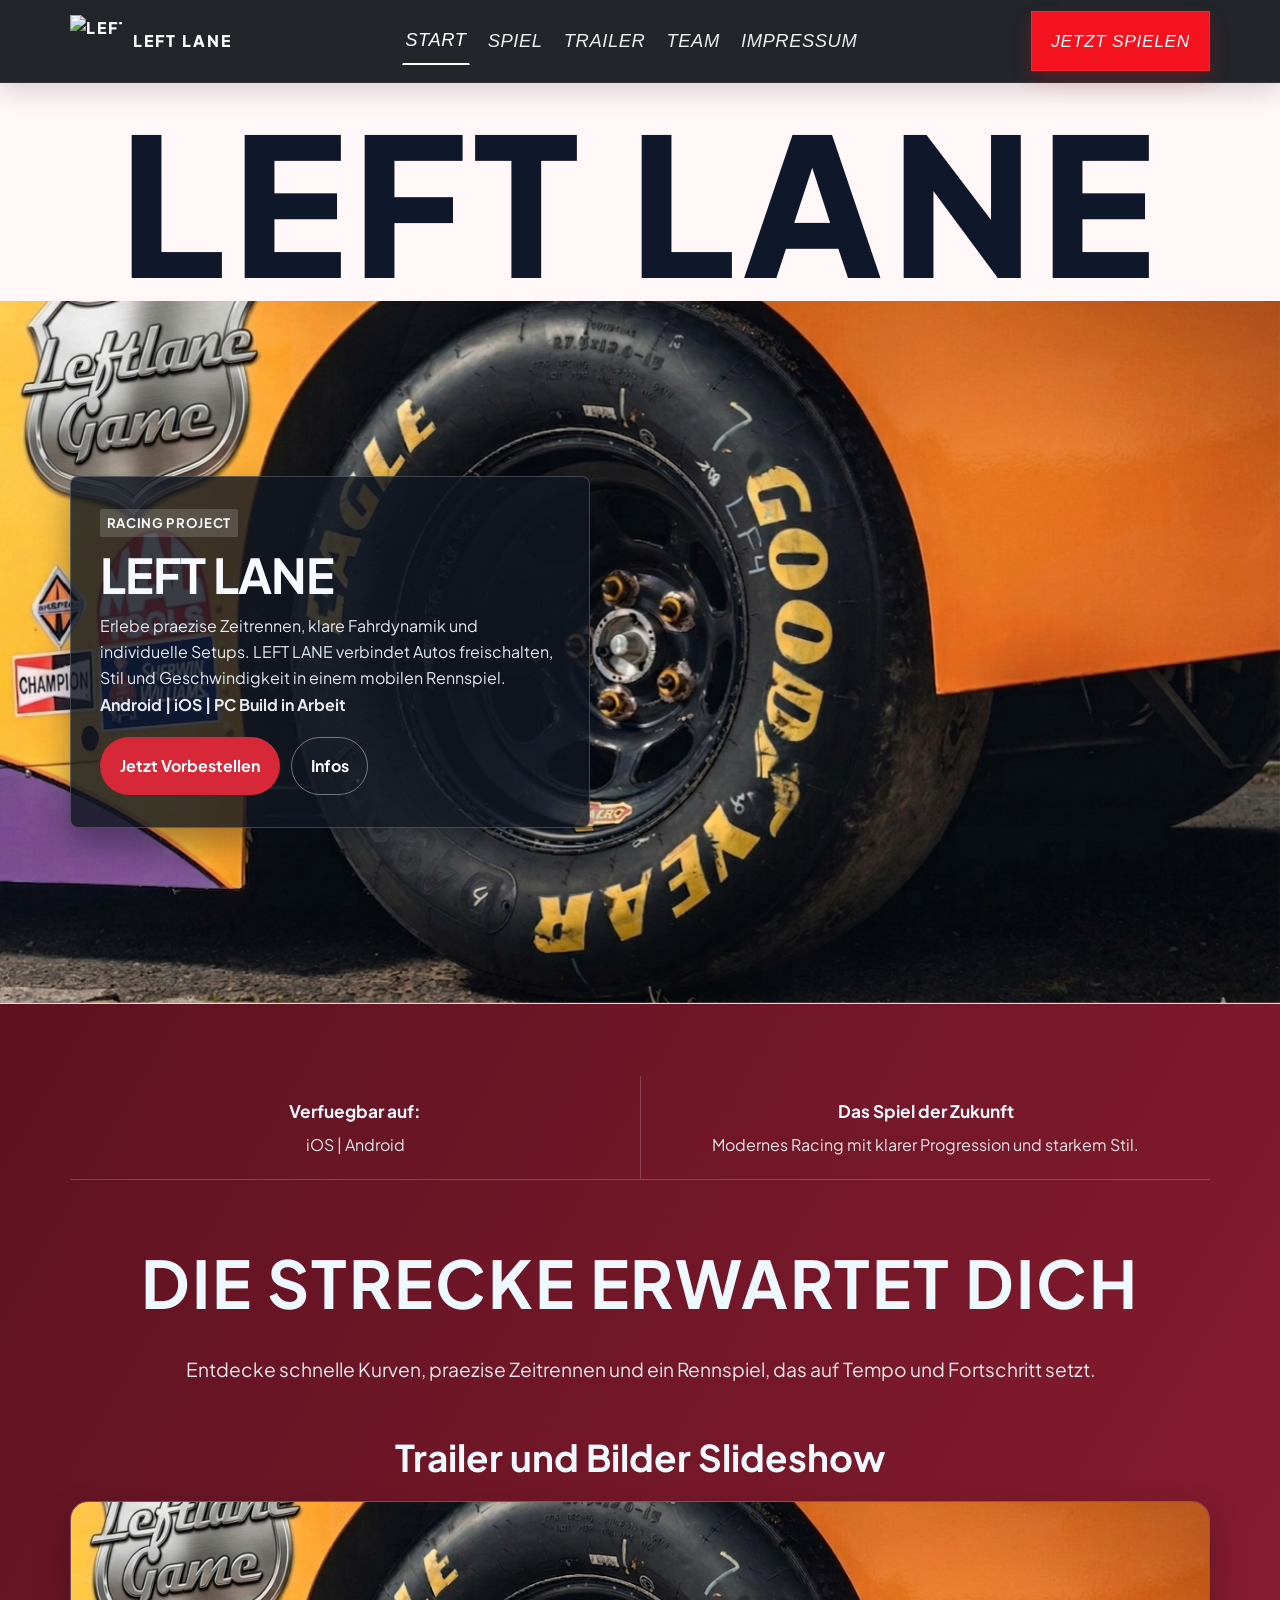
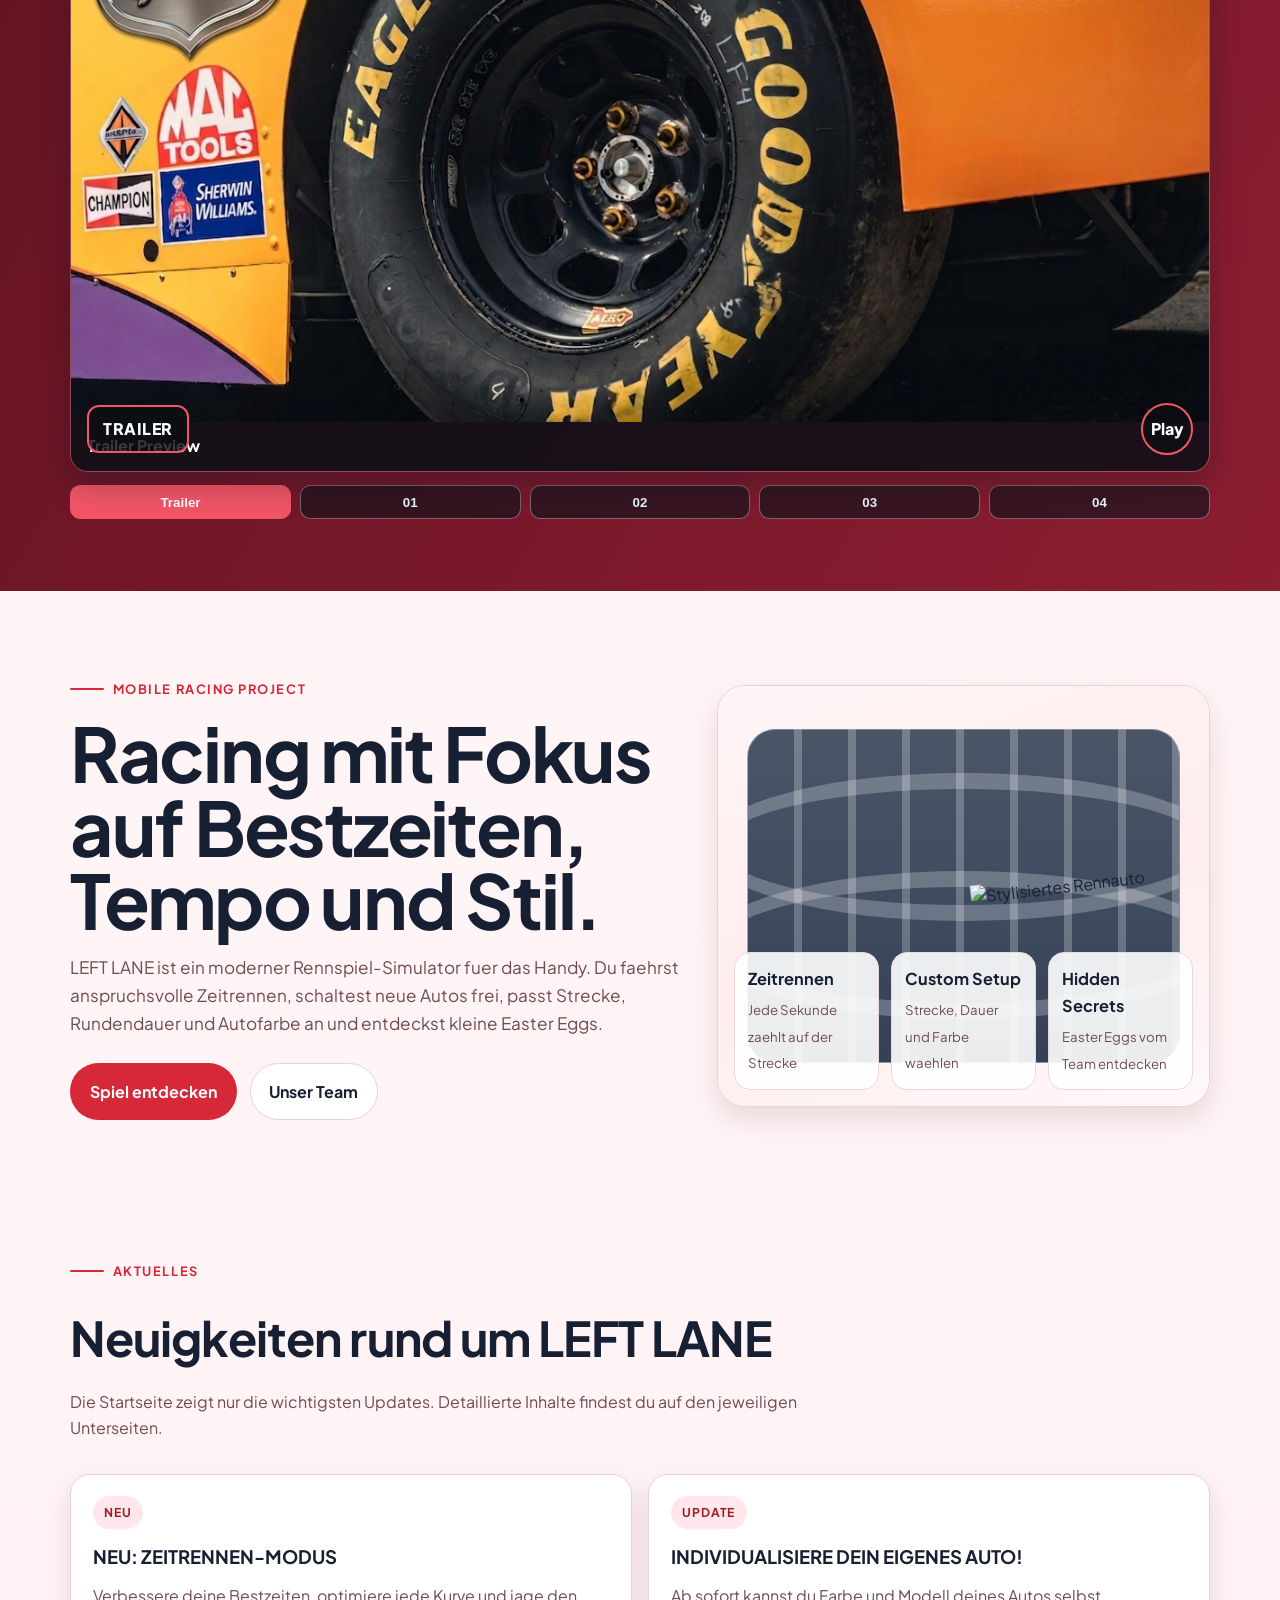
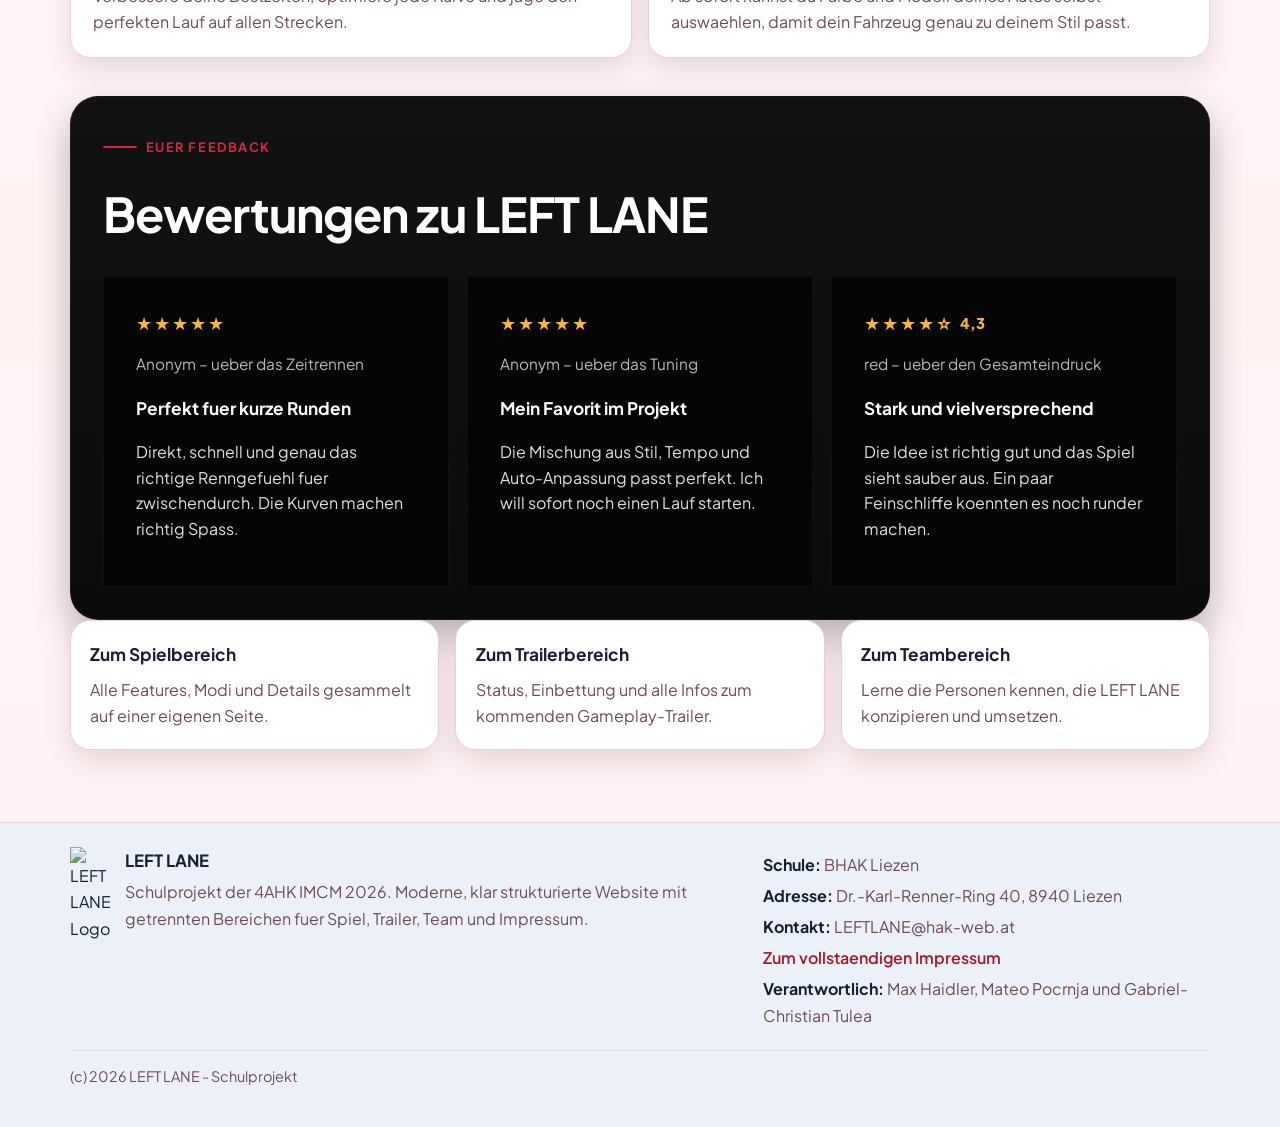
==== index.html @ 45baba09 "wsdwd" ====
﻿<!DOCTYPE html>
<html lang="de">
<head>
  <meta charset="UTF-8" />
  <meta name="viewport" content="width=device-width, initial-scale=1.0" />
  <title>LEFT LANE | Startseite</title>
  <meta name="description" content="LEFT LANE ist ein moderner Rennspiel-Simulator fuer das Handy mit Zeitrennen, freischaltbaren Autos, anpassbaren Fahrzeugen und versteckten Easter Eggs." />
  <link rel="preconnect" href="https://fonts.googleapis.com">
  <link rel="preconnect" href="https://fonts.gstatic.com" crossorigin>
  <link href="https://fonts.googleapis.com/css2?family=Plus+Jakarta+Sans:wght@400;500;600;700;800&display=swap" rel="stylesheet">
  <link rel="stylesheet" href="style.css">
</head>
<body>
  <nav class="nav">
    <div class="container nav-inner">
      <a href="index.html" class="brand" aria-label="Zur Startseite">
        <img src="race-car-logo.svg" alt="LEFT LANE Logo" />
        <span>LEFT LANE</span>
      </a>
      <div class="nav-links">
        <a class="active" href="index.html">Start</a>
        <a href="spiel.html">Spiel</a>
        <a href="trailer.html">Trailer</a>
        <a href="team.html">Team</a>
        <a href="impressum.html">Impressum</a>
      </div>
      <a class="nav-cta" href="spiel.html">Jetzt Spielen</a>
    </div>
  </nav>

  <main>
    <section class="start-title" aria-label="Starttitel">
      <h1>LEFT LANE</h1>
    </section>

    <section class="start-visual" aria-label="Startbild">
      <img id="startsideImage" class="start-image" src="startside.png" alt="LEFT LANE Startbild" />
      <div class="start-overlay container">
        <article class="promo-box">
          <span class="promo-tag">Racing Project</span>
          <h2>LEFT LANE</h2>
          <p>
            Erlebe praezise Zeitrennen, klare Fahrdynamik und individuelle Setups. LEFT LANE verbindet
            Autos freischalten, Stil und Geschwindigkeit in einem mobilen Rennspiel.
          </p>
          <p class="promo-platforms">Android | iOS | PC Build in Arbeit</p>
          <div class="promo-actions">
            <a class="btn btn-primary" href="#">Jetzt Vorbestellen</a>
            <a class="btn btn-secondary" href="spiel.html">Infos</a>
          </div>
        </article>
      </div>
    </section>

    <section class="home-showcase section" aria-label="Startseiten Showcase">
      <div class="container">
        <div class="platform-strip">
          <article class="platform-item">
            <h3>Verfuegbar auf:</h3>
            <p>iOS | Android</p>
          </article>
          <article class="platform-item">
            <h3>Das Spiel der Zukunft</h3>
            <p>Modernes Racing mit klarer Progression und starkem Stil.</p>
          </article>
        </div>

        <div class="showcase-copy">
          <h2>DIE STRECKE ERWARTET DICH</h2>
          <p>Entdecke schnelle Kurven, praezise Zeitrennen und ein Rennspiel, das auf Tempo und Fortschritt setzt.</p>
        </div>

        <div class="home-gallery" aria-label="Bilder Slideshow">
          <h3>Trailer und Bilder Slideshow</h3>
          <figure class="gallery-stage">
            <img id="homeGalleryImage" src="startside.png" alt="LEFT LANE Galerie Bild" />
            <div id="homeGalleryOverlay" class="gallery-overlay" aria-hidden="true">
              <span class="gallery-pill">TRAILER</span>
              <a id="trailerLink" class="gallery-play" href="https://www.youtube.com/watch?v=cewZtf7vNW4" target="_blank" rel="noopener noreferrer">Play</a>
            </div>
            <figcaption id="homeGalleryCaption" class="gallery-caption">Trailer Preview</figcaption>
          </figure>
          <div class="gallery-thumbs">
            <button type="button" class="gallery-thumb active" data-index="0" data-pos="center 45%" data-label="Trailer Preview" data-kind="trailer">Trailer</button>
            <button type="button" class="gallery-thumb" data-index="1" data-pos="left 45%" data-label="Szene 01" data-kind="image">01</button>
            <button type="button" class="gallery-thumb" data-index="2" data-pos="right 45%" data-label="Szene 02" data-kind="image">02</button>
            <button type="button" class="gallery-thumb" data-index="3" data-pos="center 30%" data-label="Szene 03" data-kind="image">03</button>
            <button type="button" class="gallery-thumb" data-index="4" data-pos="center 62%" data-label="Szene 04" data-kind="image">04</button>
          </div>
        </div>
      </div>
    </section>

    <section class="hero section">
      <div class="container hero-grid">
        <div class="hero-copy">
          <span class="eyebrow">Mobile Racing Project</span>
          <h1>Racing mit Fokus auf Bestzeiten, Tempo und Stil.</h1>
          <p>
            LEFT LANE ist ein moderner Rennspiel-Simulator fuer das Handy. Du faehrst anspruchsvolle Zeitrennen,
            schaltest neue Autos frei, passt Strecke, Rundendauer und Autofarbe an und entdeckst kleine Easter Eggs.
          </p>
          <div class="button-row">
            <a class="btn btn-primary" href="spiel.html">Spiel entdecken</a>
            <a class="btn btn-secondary" href="team.html">Unser Team</a>
          </div>
        </div>

        <div class="hero-panel">
          <div class="hero-visual">
            <div class="track"></div>
            <img class="car" src="race-car-logo.svg" alt="Stylisiertes Rennauto" />
            <div class="hero-stats">
              <div class="stat"><strong>Zeitrennen</strong><span>Jede Sekunde zaehlt auf der Strecke</span></div>
              <div class="stat"><strong>Custom Setup</strong><span>Strecke, Dauer und Farbe waehlen</span></div>
              <div class="stat"><strong>Hidden Secrets</strong><span>Easter Eggs vom Team entdecken</span></div>
            </div>
          </div>
        </div>
      </div>
    </section>

    <section class="section">
      <div class="container">
        <span class="eyebrow">Aktuelles</span>
        <h2 class="section-title">Neuigkeiten rund um LEFT LANE</h2>
        <p class="section-copy">Die Startseite zeigt nur die wichtigsten Updates. Detaillierte Inhalte findest du auf den jeweiligen Unterseiten.</p>

        <div class="news-grid">
          <article class="card">
            <div class="card-pad">
              <span class="tag">Neu</span>
              <h3>NEU: ZEITRENNEN-MODUS</h3>
              <p>Verbessere deine Bestzeiten, optimiere jede Kurve und jage den perfekten Lauf auf allen Strecken.</p>
            </div>
          </article>
          <article class="card">
            <div class="card-pad">
              <span class="tag">Update</span>
              <h3>INDIVIDUALISIERE DEIN EIGENES AUTO!</h3>
              <p>Ab sofort kannst du Farbe und Modell deines Autos selbst auswaehlen, damit dein Fahrzeug genau zu deinem Stil passt.</p>
            </div>
          </article>
        </div>

        <div class="review-section" aria-label="Bewertungen">
          <span class="eyebrow">Euer Feedback</span>
          <h2 class="section-title review-title">Bewertungen zu LEFT LANE</h2>
          <div class="review-grid">
            <article class="review-card">
              <div class="review-stars" aria-label="5 von 5 Sternen">★★★★★</div>
              <p class="review-meta">Anonym – ueber das Zeitrennen</p>
              <h3>Perfekt fuer kurze Runden</h3>
              <p>Direkt, schnell und genau das richtige Renngefuehl fuer zwischendurch. Die Kurven machen richtig Spass.</p>
            </article>
            <article class="review-card">
              <div class="review-stars" aria-label="5 von 5 Sternen">★★★★★</div>
              <p class="review-meta">Anonym – ueber das Tuning</p>
              <h3>Mein Favorit im Projekt</h3>
              <p>Die Mischung aus Stil, Tempo und Auto-Anpassung passt perfekt. Ich will sofort noch einen Lauf starten.</p>
            </article>
            <article class="review-card">
              <div class="review-stars" aria-label="4,3 von 5 Sternen">★★★★☆ <span>4,3</span></div>
              <p class="review-meta">red – ueber den Gesamteindruck</p>
              <h3>Stark und vielversprechend</h3>
              <p>Die Idee ist richtig gut und das Spiel sieht sauber aus. Ein paar Feinschliffe koennten es noch runder machen.</p>
            </article>
          </div>
        </div>

        <div class="quick-links">
          <a class="quick-link" href="spiel.html">
            <h3>Zum Spielbereich</h3>
            <p>Alle Features, Modi und Details gesammelt auf einer eigenen Seite.</p>
          </a>
          <a class="quick-link" href="trailer.html">
            <h3>Zum Trailerbereich</h3>
            <p>Status, Einbettung und alle Infos zum kommenden Gameplay-Trailer.</p>
          </a>
          <a class="quick-link" href="team.html">
            <h3>Zum Teambereich</h3>
            <p>Lerne die Personen kennen, die LEFT LANE konzipieren und umsetzen.</p>
          </a>
        </div>
      </div>
    </section>
  </main>

  <footer>
    <div class="container">
      <div class="footer-grid">
        <div class="footer-brand">
          <img src="race-car-logo.svg" alt="LEFT LANE Logo" />
          <div>
            <strong style="font-size: 1.05rem;">LEFT LANE</strong>
            <p>Schulprojekt der 4AHK IMCM 2026. Moderne, klar strukturierte Website mit getrennten Bereichen fuer Spiel, Trailer, Team und Impressum.</p>
          </div>
        </div>
        <div class="footer-meta">
          <p><strong>Schule:</strong> BHAK Liezen</p>
          <p><strong>Adresse:</strong> Dr.-Karl-Renner-Ring 40, 8940 Liezen</p>
          <p><strong>Kontakt:</strong> <a href="mailto:LEFTLANE@hak-web.at">LEFTLANE@hak-web.at</a></p>
          <p><a class="inline-link" href="impressum.html">Zum vollstaendigen Impressum</a></p>
          <p><strong>Verantwortlich:</strong> Max Haidler, Mateo Pocrnja und Gabriel-Christian Tulea</p>
        </div>
      </div>
      <div class="footer-bottom">(c) 2026 LEFT LANE - Schulprojekt</div>
    </div>
  </footer>

  <button id="scrollToTop" class="scroll-top" aria-label="Nach oben">^</button>
  <script src="script.js"></script>
</body>
</html>
---- style.css ----
:root {
  --bg: #f5f7fb;
  --surface: #ffffff;
  --surface-soft: #f9edf0;
  --line: #e8d2d8;
  --text: #172033;
  --muted: #6f4b53;
  --accent: #d62839;
  --accent-dark: #a21b2a;
  --shadow-soft: 0 12px 28px rgba(73, 16, 24, 0.12);
  --radius: 20px;
  --max: 1140px;
}

* {
  box-sizing: border-box;
}

html {
  scroll-behavior: smooth;
}

body {
  margin: 0;
  font-family: "Plus Jakarta Sans", "Segoe UI", sans-serif;
  color: var(--text);
  background: linear-gradient(180deg, #fff7f8 0%, #fff2f4 100%);
  line-height: 1.65;
}

img {
  max-width: 100%;
  display: block;
}

a {
  color: inherit;
  text-decoration: none;
}

.container {
  width: min(calc(100% - 2rem), var(--max));
  margin-inline: auto;
}

.section {
  padding: 4.5rem 0;
}

.section-title {
  font-size: clamp(1.9rem, 4vw, 3rem);
  margin: 0 0 0.75rem;
  letter-spacing: -0.02em;
}

.section-copy {
  max-width: 760px;
  color: var(--muted);
  margin: 0 0 2rem;
}

.eyebrow {
  display: inline-flex;
  align-items: center;
  gap: 0.55rem;
  font-size: 0.8rem;
  letter-spacing: 0.12em;
  text-transform: uppercase;
  color: var(--accent);
  font-weight: 700;
  margin-bottom: 1rem;
}

.eyebrow::before {
  content: "";
  width: 34px;
  height: 2px;
  border-radius: 999px;
  background: var(--accent);
}

.nav {
  position: fixed;
  inset: 0 0 auto 0;
  z-index: 120;
  background: rgba(26, 29, 34, 0.96);
  border-bottom: 1px solid rgba(255, 255, 255, 0.06);
  backdrop-filter: blur(10px);
  transition: transform 0.28s ease, box-shadow 0.28s ease, background 0.28s ease;
  box-shadow: 0 8px 28px rgba(0, 0, 0, 0.16);
}

.nav.nav-scrolled {
  background: rgba(20, 23, 28, 0.98);
}

.nav.nav-hidden {
  transform: translateY(-110%);
}

.nav-inner {
  min-height: 82px;
  display: flex;
  align-items: center;
  justify-content: space-between;
  gap: 1.1rem;
}

.brand {
  display: flex;
  align-items: center;
  gap: 0.7rem;
  font-weight: 800;
  letter-spacing: 0.12em;
  text-transform: uppercase;
  color: #ffffff;
  white-space: nowrap;
}

.brand img {
  width: 52px;
  height: 52px;
}

.brand span {
  font-size: 1rem;
}

.nav-links {
  display: flex;
  gap: 0.9rem;
  flex-wrap: wrap;
  justify-content: center;
  align-items: center;
  flex: 1;
}

.nav-links a {
  display: inline-flex;
  align-items: center;
  color: rgba(255, 255, 255, 0.92);
  font-family: Impact, Haettenschweiler, "Arial Narrow Bold", sans-serif;
  font-size: 1.15rem;
  font-style: italic;
  text-transform: uppercase;
  letter-spacing: 0.03em;
  padding: 0.45rem 0.15rem;
  border: 1px solid transparent;
  transition: 0.2s ease;
}

.nav-links a:hover {
  color: #ffffff;
  transform: translateY(-1px);
}

.nav-links a.active {
  color: #ffffff;
  border-bottom-color: #ffffff;
  border-bottom: 2px solid #ffffff;
}

.nav-cta {
  display: inline-flex;
  align-items: center;
  justify-content: center;
  min-width: 148px;
  padding: 0.95rem 1.2rem;
  background: #f5121f;
  color: #ffffff;
  font-family: Impact, Haettenschweiler, "Arial Narrow Bold", sans-serif;
  font-size: 1.08rem;
  font-style: italic;
  text-transform: uppercase;
  letter-spacing: 0.04em;
  border: 1px solid rgba(255, 255, 255, 0.08);
  box-shadow: 0 10px 18px rgba(245, 18, 31, 0.22);
  transition: 0.2s ease;
}

.nav-cta:hover {
  background: #ff2632;
  transform: translateY(-1px);
}

body {
  padding-top: 82px;
}

.hero {
  padding: 5rem 0 3.8rem;
}

.start-title {
  padding: 2.2rem 1rem 1.1rem;
  text-align: center;
}

.start-title h1 {
  margin: 0;
  font-size: clamp(3.2rem, 15vw, 12rem);
  line-height: 0.86;
  letter-spacing: 0.04em;
  font-weight: 800;
  color: #0f182a;
}

.start-visual {
  width: 100%;
  overflow: hidden;
  background: #f0d9dd;
  border-bottom: 1px solid var(--line);
  position: relative;
}

.start-image {
  width: 100%;
  height: clamp(360px, 78vh, 860px);
  object-fit: cover;
  object-position: center;
  transform-origin: center top;
  will-change: transform, opacity;
}

.start-overlay {
  position: absolute;
  inset: 0;
  display: flex;
  align-items: center;
  pointer-events: none;
}

.promo-box {
  width: min(520px, 100%);
  background: rgba(16, 22, 33, 0.82);
  border: 1px solid rgba(255, 255, 255, 0.2);
  color: #f7fbff;
  border-radius: 8px;
  padding: 2rem 1.8rem;
  box-shadow: 0 16px 32px rgba(5, 12, 24, 0.35);
  pointer-events: auto;
}

.promo-tag {
  display: inline-block;
  font-size: 0.82rem;
  font-weight: 700;
  text-transform: uppercase;
  letter-spacing: 0.05em;
  background: rgba(255, 255, 255, 0.16);
  padding: 0.18rem 0.44rem;
  border-radius: 2px;
  margin-bottom: 0.9rem;
}

.promo-box h2 {
  margin: 0 0 0.9rem;
  font-size: clamp(2rem, 4vw, 3rem);
  line-height: 0.98;
  letter-spacing: -0.02em;
}

.promo-box p {
  margin: 0;
  color: rgba(247, 251, 255, 0.92);
  max-width: 38ch;
}

.promo-platforms {
  margin-top: 1rem;
  font-weight: 700;
  color: #ffffff;
}

.promo-actions {
  margin-top: 1.2rem;
  display: flex;
  flex-wrap: wrap;
  gap: 0.7rem;
}

.promo-actions .btn-secondary {
  background: transparent;
  color: #ffffff;
  border-color: rgba(255, 255, 255, 0.4);
}

.promo-actions .btn-secondary:hover {
  background: rgba(255, 255, 255, 0.12);
  border-color: rgba(255, 255, 255, 0.6);
}

.home-showcase {
  background:
    linear-gradient(120deg, #5e1221 0%, #8d1d31 100%),
    repeating-linear-gradient(45deg, rgba(255, 255, 255, 0.04) 0 40px, rgba(0, 0, 0, 0.08) 40px 80px);
  color: #eef8ff;
}

.platform-strip {
  display: grid;
  grid-template-columns: repeat(2, minmax(0, 1fr));
  border-bottom: 1px solid rgba(255, 255, 255, 0.2);
}

.platform-item {
  padding: 1.3rem 1rem;
  text-align: center;
}

.platform-item + .platform-item {
  border-left: 1px solid rgba(255, 255, 255, 0.2);
}

.platform-item h3 {
  margin: 0 0 0.4rem;
  font-size: 1.08rem;
}

.platform-item p {
  margin: 0;
  color: rgba(238, 248, 255, 0.92);
}

.showcase-copy {
  text-align: center;
  padding: 3.1rem 0 2.1rem;
}

.showcase-copy h2 {
  margin: 0;
  font-size: clamp(2rem, 6vw, 4.1rem);
  letter-spacing: 0.03em;
}

.showcase-copy p {
  margin: 1rem auto 0;
  max-width: 70ch;
  color: rgba(238, 248, 255, 0.92);
  font-size: 1.2rem;
}

.home-gallery h3 {
  margin: 0 0 0.85rem;
  text-align: center;
  font-size: clamp(1.45rem, 3.2vw, 2.3rem);
}

.home-gallery {
  margin-top: 0.5rem;
}

.gallery-stage {
  margin: 0;
  position: relative;
  border-radius: 18px;
  overflow: hidden;
  border: 1px solid rgba(255, 255, 255, 0.22);
  box-shadow: 0 14px 32px rgba(4, 18, 25, 0.28);
}

.gallery-stage img {
  width: 100%;
  height: clamp(220px, 42vw, 520px);
  object-fit: cover;
  transition: object-position 0.45s ease;
}

.gallery-stage img.sliding {
  transition: transform 0.2s ease, opacity 0.2s ease;
}

.gallery-overlay {
  position: absolute;
  inset: auto 1rem 1rem 1rem;
  display: flex;
  align-items: center;
  justify-content: space-between;
  gap: 0.8rem;
  pointer-events: none;
}

.gallery-overlay.hidden {
  display: none;
}

.gallery-pill {
  background: rgba(11, 14, 18, 0.82);
  color: #ffffff;
  border: 2px solid #f25568;
  border-radius: 12px;
  padding: 0.55rem 0.9rem;
  font-weight: 800;
  letter-spacing: 0.03em;
}

.gallery-play {
  width: 52px;
  height: 52px;
  border-radius: 50%;
  display: grid;
  place-items: center;
  background: rgba(11, 14, 18, 0.74);
  border: 2px solid #f25568;
  color: #ffffff;
  font-weight: 800;
}

.gallery-caption {
  background: rgba(7, 15, 22, 0.84);
  color: #ffffff;
  padding: 0.7rem 1rem;
  font-weight: 700;
}

.gallery-thumbs {
  margin-top: 0.8rem;
  display: grid;
  grid-template-columns: repeat(5, minmax(0, 1fr));
  gap: 0.55rem;
}

.gallery-thumb {
  border: 1px solid rgba(255, 255, 255, 0.35);
  background: rgba(8, 19, 28, 0.6);
  color: #eaf6ff;
  border-radius: 10px;
  font-weight: 700;
  padding: 0.55rem 0.3rem;
  cursor: pointer;
  transition: 0.2s ease;
}

.gallery-thumb:hover,
.gallery-thumb.active {
  background: #f25568;
  color: #ffffff;
  border-color: #f25568;
}

.hero-grid {
  display: grid;
  gap: 1.5rem;
  align-items: center;
  grid-template-columns: 1.2fr 0.95fr;
}

.hero-copy h1 {
  font-size: clamp(2.4rem, 7vw, 4.7rem);
  line-height: 0.98;
  margin: 0 0 1rem;
  letter-spacing: -0.03em;
}

.hero-copy p {
  color: var(--muted);
  font-size: 1.07rem;
  max-width: 690px;
  margin: 0 0 1.6rem;
}

.button-row {
  display: flex;
  gap: 0.8rem;
  flex-wrap: wrap;
}

.btn {
  display: inline-flex;
  align-items: center;
  justify-content: center;
  gap: 0.5rem;
  padding: 0.9rem 1.18rem;
  border-radius: 999px;
  font-weight: 700;
  transition: 0.2s ease;
  border: 1px solid transparent;
}

.btn-primary {
  color: #ffffff;
  background: var(--accent);
}

.btn-primary:hover {
  background: var(--accent-dark);
  transform: translateY(-1px);
}

.btn-secondary {
  background: #ffffff;
  color: var(--text);
  border-color: var(--line);
}

.btn-secondary:hover {
  border-color: #bec7d8;
  background: var(--surface-soft);
}

.hero-panel {
  background: var(--surface);
  border: 1px solid var(--line);
  border-radius: 28px;
  box-shadow: var(--shadow-soft);
  overflow: hidden;
}

.hero-visual {
  min-height: 420px;
  padding: 1.5rem;
  position: relative;
  background: linear-gradient(160deg, #fff5f6 0%, #feecee 55%, #fff8f9 100%);
}

.track {
  position: absolute;
  inset: 2.7rem 1.8rem 2.7rem 1.8rem;
  border-radius: 28px;
  background: repeating-linear-gradient(
      90deg,
      transparent 0 46px,
      rgba(255, 255, 255, 0.24) 46px 54px
    ),
    linear-gradient(180deg, #4a5568, #344156);
  border: 1px solid rgba(255, 255, 255, 0.36);
  overflow: hidden;
}

.track::before,
.track::after {
  content: "";
  position: absolute;
  left: -10%;
  right: -10%;
  height: 116px;
  border-radius: 50%;
  border: 16px solid rgba(255, 255, 255, 0.24);
}

.track::before {
  top: 13%;
}

.track::after {
  bottom: 13%;
}

.car {
  position: absolute;
  right: 10%;
  top: 48%;
  transform: translateY(-50%) rotate(-7deg);
  width: 190px;
}

.hero-stats {
  position: absolute;
  inset: auto 1rem 1rem 1rem;
  display: grid;
  grid-template-columns: repeat(3, 1fr);
  gap: 0.75rem;
}

.stat {
  background: rgba(255, 255, 255, 0.9);
  border: 1px solid #ebd7dc;
  border-radius: 16px;
  padding: 0.8rem;
}

.stat strong {
  display: block;
  font-size: 1.02rem;
  margin-bottom: 0.2rem;
}

.stat span {
  color: var(--muted);
  font-size: 0.83rem;
}

.news-grid,
.feature-grid,
.team-grid,
.quick-links {
  display: grid;
  gap: 1rem;
}

.news-grid {
  grid-template-columns: repeat(2, minmax(0, 1fr));
}

.feature-grid,
.team-grid,
.quick-links {
  grid-template-columns: repeat(3, minmax(0, 1fr));
}

.card {
  background: var(--surface);
  border: 1px solid var(--line);
  border-radius: var(--radius);
  box-shadow: var(--shadow-soft);
  overflow: hidden;
}

.card-pad {
  padding: 1.35rem;
}

.tag {
  display: inline-flex;
  padding: 0.38rem 0.72rem;
  border-radius: 999px;
  font-size: 0.76rem;
  font-weight: 700;
  letter-spacing: 0.07em;
  text-transform: uppercase;
  color: var(--accent-dark);
  background: #ffe7eb;
}

.card h3 {
  margin: 0.85rem 0 0.62rem;
  font-size: 1.16rem;
}

.card p {
  margin: 0;
  color: var(--muted);
}

.review-section {
  margin-top: 2.4rem;
  padding: 2rem;
  border-radius: 28px;
  background: linear-gradient(180deg, #121212 0%, #0b0b0b 100%);
  border: 1px solid rgba(255, 255, 255, 0.06);
  box-shadow: 0 16px 36px rgba(0, 0, 0, 0.28);
}

.review-title {
  color: #ffffff;
  margin-bottom: 1.4rem;
}

.review-grid {
  display: grid;
  grid-template-columns: repeat(3, minmax(0, 1fr));
  gap: 1.1rem;
}

.review-card {
  background: #050505;
  border: 1px solid rgba(255, 255, 255, 0.04);
  padding: 2rem 2rem 1.8rem;
  min-height: 270px;
  color: #ffffff;
}

.review-stars {
  display: inline-flex;
  align-items: center;
  gap: 0.35rem;
  font-size: 1.08rem;
  letter-spacing: 0.12em;
  color: #f7b548;
  font-weight: 800;
  margin-bottom: 0.9rem;
}

.review-stars span {
  letter-spacing: 0;
  font-size: 0.92rem;
}

.review-meta {
  margin: 0 0 1.1rem;
  color: rgba(255, 255, 255, 0.72);
  font-size: 0.96rem;
}

.review-card h3 {
  margin: 0 0 0.9rem;
  font-size: 1.08rem;
  color: #ffffff;
}

.review-card p:last-child {
  color: rgba(255, 255, 255, 0.88);
  line-height: 1.6;
}

.game-grid {
  display: grid;
  grid-template-columns: 1.05fr 0.95fr;
  gap: 1.3rem;
  align-items: stretch;
}

.showcase {
  min-height: 100%;
  background: linear-gradient(160deg, #edf3fc 0%, #f4f8ff 100%);
  position: relative;
}

.showcase .art {
  position: absolute;
  inset: 0;
}

.showcase .road {
  position: absolute;
  inset: auto 7% 8% 7%;
  height: 58%;
  border-radius: 32px;
  background: linear-gradient(180deg, #3f4c62, #2f3a4d);
  transform: perspective(600px) rotateX(62deg);
  border: 1px solid rgba(255, 255, 255, 0.4);
}

.showcase .road::before {
  content: "";
  position: absolute;
  left: 50%;
  top: 4%;
  bottom: 4%;
  width: 11px;
  transform: translateX(-50%);
  background: repeating-linear-gradient(180deg, #ffffff 0 16px, transparent 16px 36px);
  border-radius: 999px;
}

.showcase .mini-car {
  position: absolute;
  width: 174px;
  right: 10%;
  top: 18%;
  transform: rotate(-11deg);
}

.feature {
  border-left: 4px solid #f0bcc5;
}

.feature .card-pad {
  padding-left: 1rem;
}

.trailer-box {
  min-height: 340px;
  display: grid;
  place-items: center;
  text-align: center;
  background: linear-gradient(160deg, #ffeff1 0%, #fff6f7 100%);
}

.play {
  width: 88px;
  height: 88px;
  border-radius: 50%;
  display: grid;
  place-items: center;
  margin: 0 auto 1rem;
  background: #ffe1e6;
  color: #7f1e2a;
  font-size: 1.8rem;
  font-weight: 900;
  border: 1px solid #f0bcc5;
}

.team-card img {
  width: 100%;
  aspect-ratio: 4 / 4.7;
  object-fit: cover;
  background: #d9d9d9;
}

.team-meta {
  display: flex;
  align-items: center;
  justify-content: space-between;
  gap: 1rem;
  margin-bottom: 0.5rem;
}

.role {
  font-size: 0.8rem;
  color: var(--accent-dark);
  font-weight: 700;
  text-transform: uppercase;
  letter-spacing: 0.08em;
}

.quick-link {
  display: block;
  background: var(--surface);
  border: 1px solid var(--line);
  border-radius: var(--radius);
  box-shadow: var(--shadow-soft);
  padding: 1.2rem;
  transition: 0.2s ease;
}

.quick-link h3 {
  margin: 0 0 0.5rem;
  font-size: 1.08rem;
}

.quick-link p {
  margin: 0;
  color: var(--muted);
}

.quick-link:hover {
  transform: translateY(-2px);
  border-color: #bcc8df;
}

footer {
  border-top: 1px solid var(--line);
  background: #ecf1f9;
  padding: 1.5rem 0 2.4rem;
}

.footer-grid {
  display: grid;
  grid-template-columns: 1.2fr 0.8fr;
  gap: 1.4rem;
  align-items: start;
}

.footer-brand {
  display: flex;
  gap: 0.9rem;
  align-items: flex-start;
}

.footer-brand img {
  width: 50px;
}

.footer-brand p,
.footer-meta p {
  margin: 0.3rem 0 0;
  color: var(--muted);
}

.footer-meta strong {
  color: var(--text);
}

.inline-link {
  color: var(--accent-dark);
  font-weight: 600;
}

.footer-bottom {
  margin-top: 1.3rem;
  padding-top: 0.9rem;
  border-top: 1px solid #d7deea;
  color: var(--muted);
  font-size: 0.9rem;
}

.page-hero {
  padding: 3.4rem 0 1rem;
}

.page-hero h1 {
  margin: 0 0 0.8rem;
  font-size: clamp(2rem, 5vw, 3.4rem);
  letter-spacing: -0.02em;
}

.page-hero p {
  max-width: 760px;
  margin: 0;
  color: var(--muted);
}

.contact-hero {
  padding-top: 0.8rem;
}

.contact-stage {
  position: relative;
  min-height: clamp(420px, 60vw, 640px);
  border-radius: 30px;
  overflow: hidden;
  background: #111;
  box-shadow: 0 20px 42px rgba(14, 16, 20, 0.22);
}

.contact-stage > img {
  width: 100%;
  height: 100%;
  object-fit: cover;
  object-position: center top;
  transform: scale(1.03);
}

.contact-stage::after {
  content: "";
  position: absolute;
  inset: 0;
  background: linear-gradient(180deg, rgba(0, 0, 0, 0.1) 0%, rgba(0, 0, 0, 0.35) 100%);
}

.contact-panel {
  position: absolute;
  right: -2rem;
  bottom: 1.4rem;
  left: auto;
  top: auto;
  width: min(940px, calc(100% + 1rem));
  transform: none;
  z-index: 2;
  color: #ffffff;
  background: linear-gradient(100deg, #ff2d2d 0%, #f5161f 44%, #8d0048 100%);
  clip-path: polygon(0 10%, 12% 0, 100% 0, 88% 100%, 0 100%);
  box-shadow: 0 16px 38px rgba(177, 0, 33, 0.32);
}

.contact-panel-inner {
  display: grid;
  grid-template-columns: minmax(0, 1.1fr) minmax(0, 0.9fr);
  gap: 1.6rem;
  padding: 2rem 2.2rem 1.8rem;
  align-items: start;
}

.contact-copy h2 {
  margin: 0 0 0.7rem;
  font-size: clamp(2rem, 4.5vw, 4rem);
  line-height: 0.92;
  letter-spacing: -0.04em;
  text-transform: uppercase;
}

.contact-copy p {
  margin: 0;
  max-width: 34ch;
  font-size: 1.02rem;
  line-height: 1.55;
  color: rgba(255, 255, 255, 0.92);
}

.contact-eyebrow {
  color: rgba(255, 255, 255, 0.95);
  margin-bottom: 0.85rem;
}

.contact-eyebrow::before {
  background: rgba(255, 255, 255, 0.9);
}

.contact-form {
  display: grid;
  gap: 0.8rem;
  align-content: start;
  padding-top: 0.3rem;
}

.contact-form input,
.contact-form textarea {
  width: 100%;
  border: 0;
  border-bottom: 3px solid rgba(255, 255, 255, 0.9);
  background: transparent;
  color: #ffffff;
  border-radius: 0;
  padding: 0.9rem 0;
  font: inherit;
  outline: none;
  resize: vertical;
}

.contact-form input::placeholder,
.contact-form textarea::placeholder {
  color: rgba(255, 255, 255, 0.76);
}

.contact-form input:focus,
.contact-form textarea:focus {
  border-bottom-color: #ffffff;
}

.contact-form button {
  width: fit-content;
  border: 0;
  background: #ffffff;
  color: #b5002a;
  font-family: Impact, Haettenschweiler, "Arial Narrow Bold", sans-serif;
  font-size: 1.05rem;
  font-style: italic;
  text-transform: uppercase;
  letter-spacing: 0.04em;
  padding: 0.95rem 1.4rem;
  cursor: pointer;
  transition: 0.2s ease;
}

.contact-form button:hover {
  transform: translateY(-1px);
  background: #fff1f4;
}

.sr-only {
  position: absolute;
  width: 1px;
  height: 1px;
  padding: 0;
  margin: -1px;
  overflow: hidden;
  clip: rect(0, 0, 0, 0);
  white-space: nowrap;
  border: 0;
}

.scroll-top {
  position: fixed;
  right: 1rem;
  bottom: 1rem;
  width: 44px;
  height: 44px;
  border-radius: 999px;
  border: 1px solid #efbec6;
  background: #ffecef;
  color: #a21b2a;
  font-size: 1.2rem;
  font-weight: 700;
  cursor: pointer;
  opacity: 0;
  pointer-events: none;
  transform: translateY(6px);
  transition: 0.2s ease;
}

.scroll-top.active {
  opacity: 1;
  pointer-events: auto;
  transform: translateY(0);
}

@media (max-width: 1024px) {
  .hero-grid,
  .game-grid,
  .footer-grid {
    grid-template-columns: 1fr;
  }

  .platform-strip {
    grid-template-columns: 1fr;
  }

  .platform-item + .platform-item {
    border-left: 0;
    border-top: 1px solid rgba(255, 255, 255, 0.2);
  }

  .feature-grid,
  .team-grid,
  .quick-links {
    grid-template-columns: repeat(2, minmax(0, 1fr));
  }

  .contact-panel {
    right: 0;
    bottom: 1rem;
    width: calc(100% - 2rem);
    clip-path: polygon(0 10%, 12% 0, 100% 0, 88% 100%, 0 100%);
  }

  .contact-panel-inner {
    grid-template-columns: 1fr;
  }
}

@media (max-width: 720px) {
  .nav-inner {
    padding: 0.8rem 0;
    align-items: center;
    flex-wrap: wrap;
  }

  .nav-links {
    width: 100%;
    justify-content: flex-start;
    gap: 0.55rem;
    order: 3;
    flex: unset;
    padding-bottom: 0.2rem;
  }

  .nav-cta {
    min-width: 132px;
    padding: 0.82rem 1rem;
  }

  .hero {
    padding-top: 3.4rem;
  }

  .start-title {
    padding-top: 1.4rem;
  }

  .start-title h1 {
    font-size: clamp(2.6rem, 18vw, 4.8rem);
  }

  .start-image {
    height: clamp(260px, 56vh, 460px);
  }

  .start-overlay {
    align-items: flex-end;
    padding-bottom: 1rem;
  }

  .promo-box {
    width: 100%;
    padding: 1.3rem 1rem;
  }

  .promo-platforms {
    margin-top: 0.8rem;
  }

  .showcase-copy {
    padding: 2.2rem 0 1.6rem;
  }

  .showcase-copy p {
    font-size: 1rem;
  }

  .gallery-thumbs {
    grid-template-columns: repeat(3, minmax(0, 1fr));
  }

  .hero-visual {
    min-height: 350px;
  }

  .car,
  .showcase .mini-car {
    width: 132px;
  }

  .hero-stats {
    grid-template-columns: 1fr;
  }

  .news-grid,
  .feature-grid,
  .team-grid,
  .quick-links,
  .review-grid {
    grid-template-columns: 1fr;
  }

  .review-section {
    padding: 1.3rem;
  }

  .review-card {
    min-height: 0;
    padding: 1.4rem 1.2rem 1.25rem;
  }

  .section {
    padding: 4rem 0;
  }

  .section-title {
    font-size: 2rem;
  }

  .contact-stage {
    min-height: 560px;
  }

  .contact-panel {
    right: 0;
    bottom: 0.5rem;
    width: calc(100% - 1rem);
  }

  .contact-panel-inner {
    padding: 1.35rem 1rem 1.2rem;
    gap: 1rem;
  }

  .contact-copy p {
    max-width: none;
  }

  .contact-form button {
    width: 100%;
  }
}
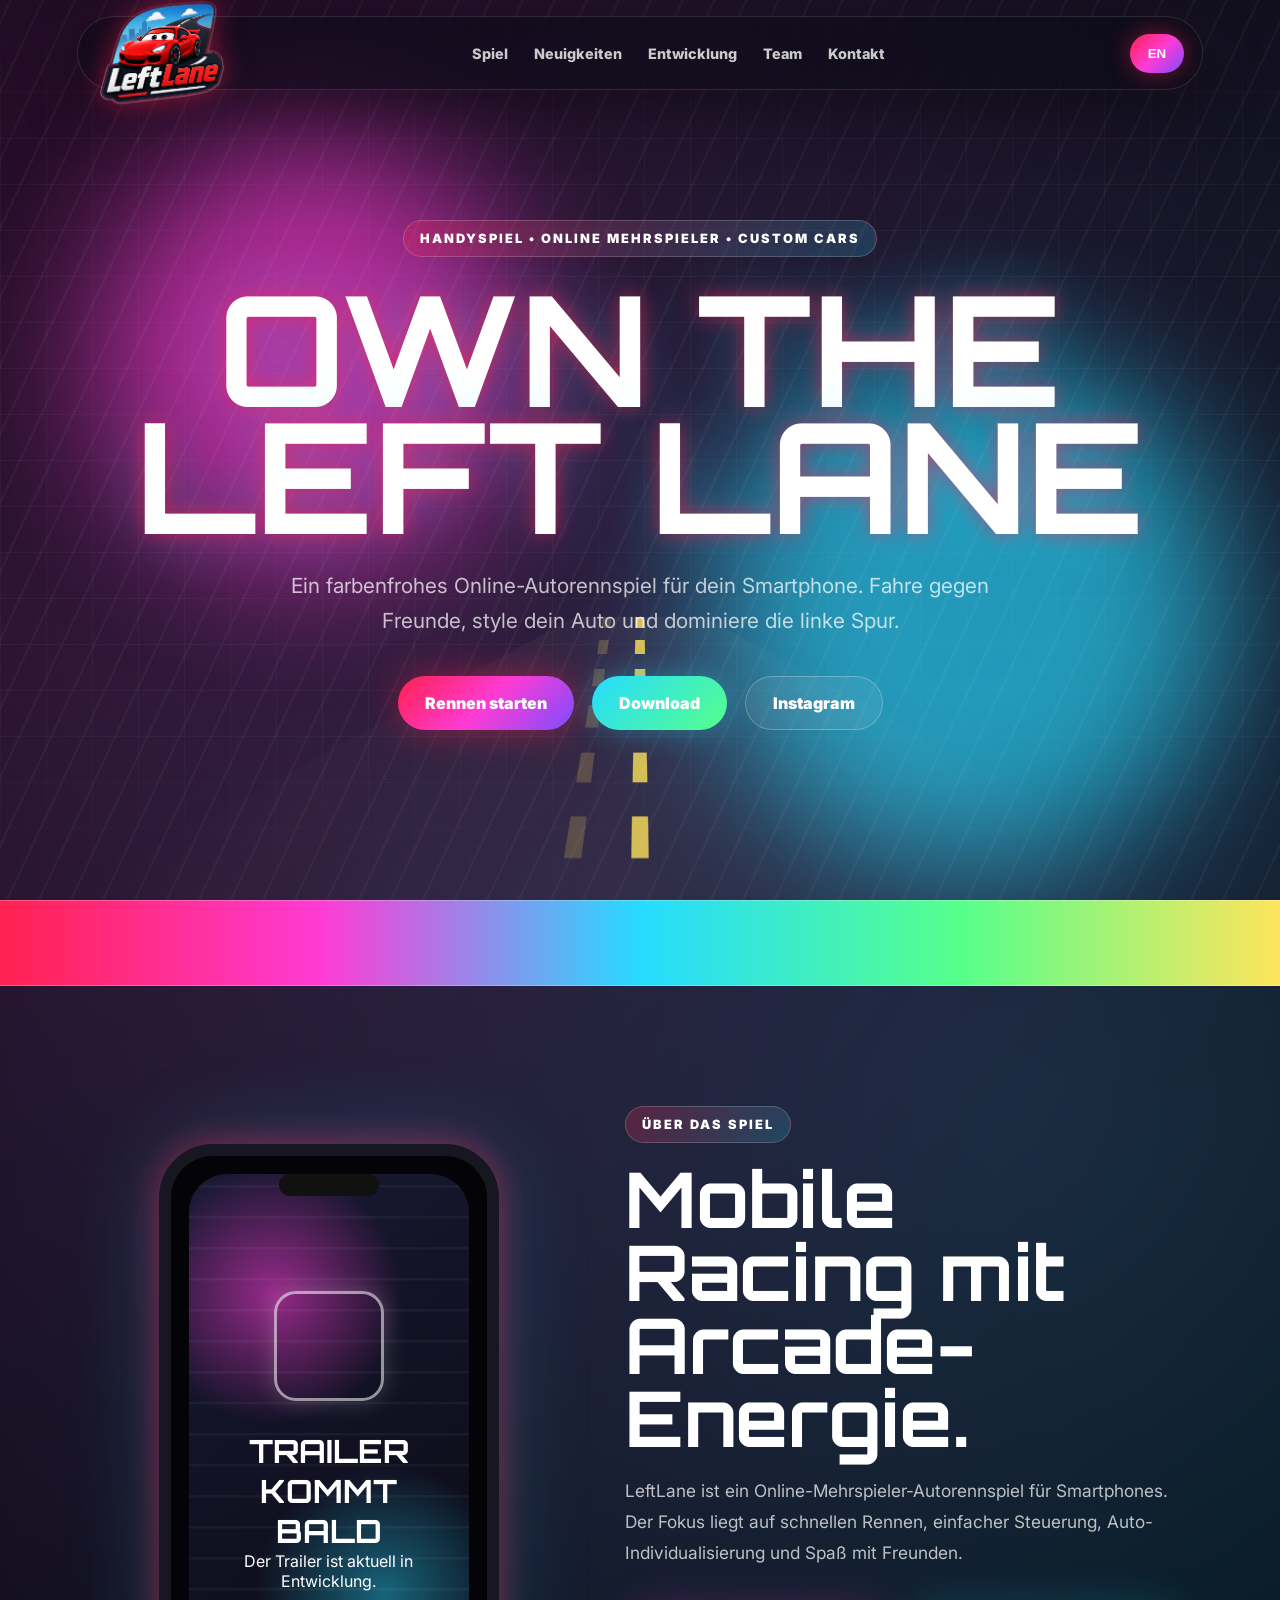
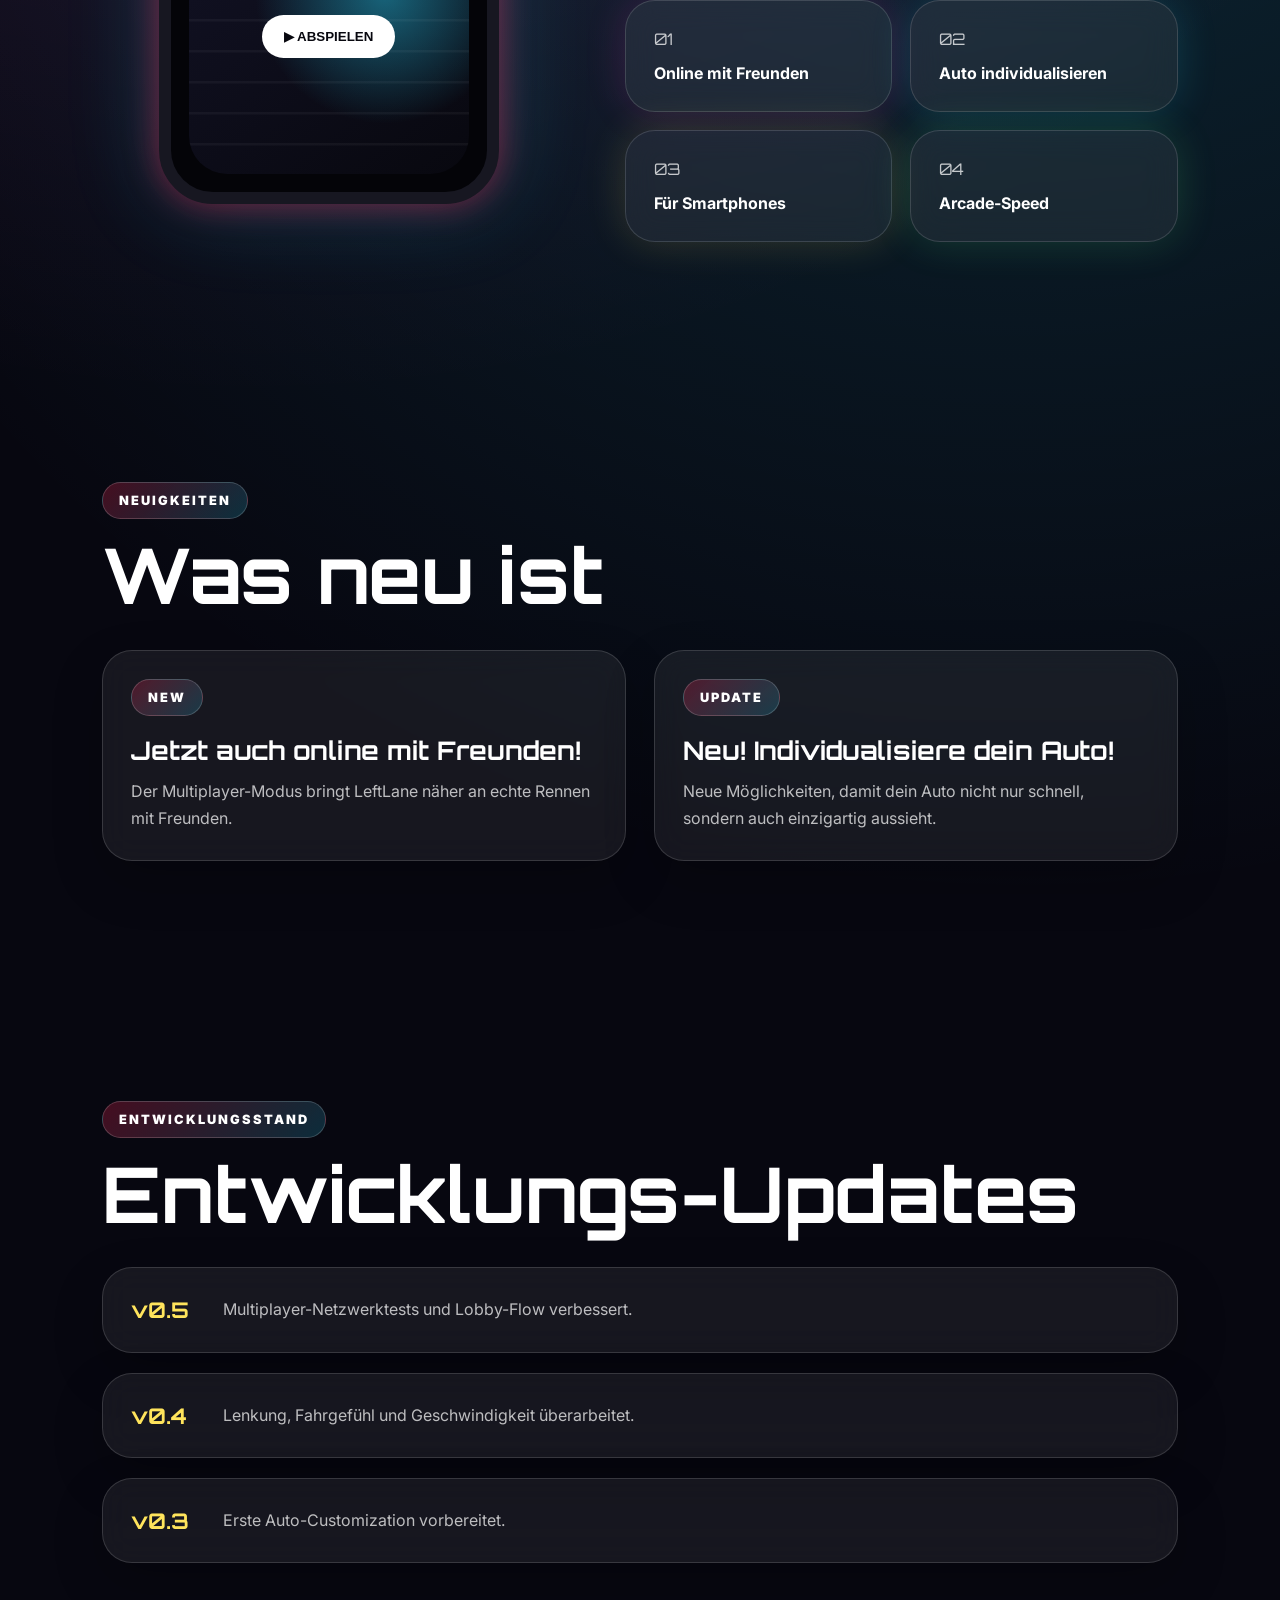
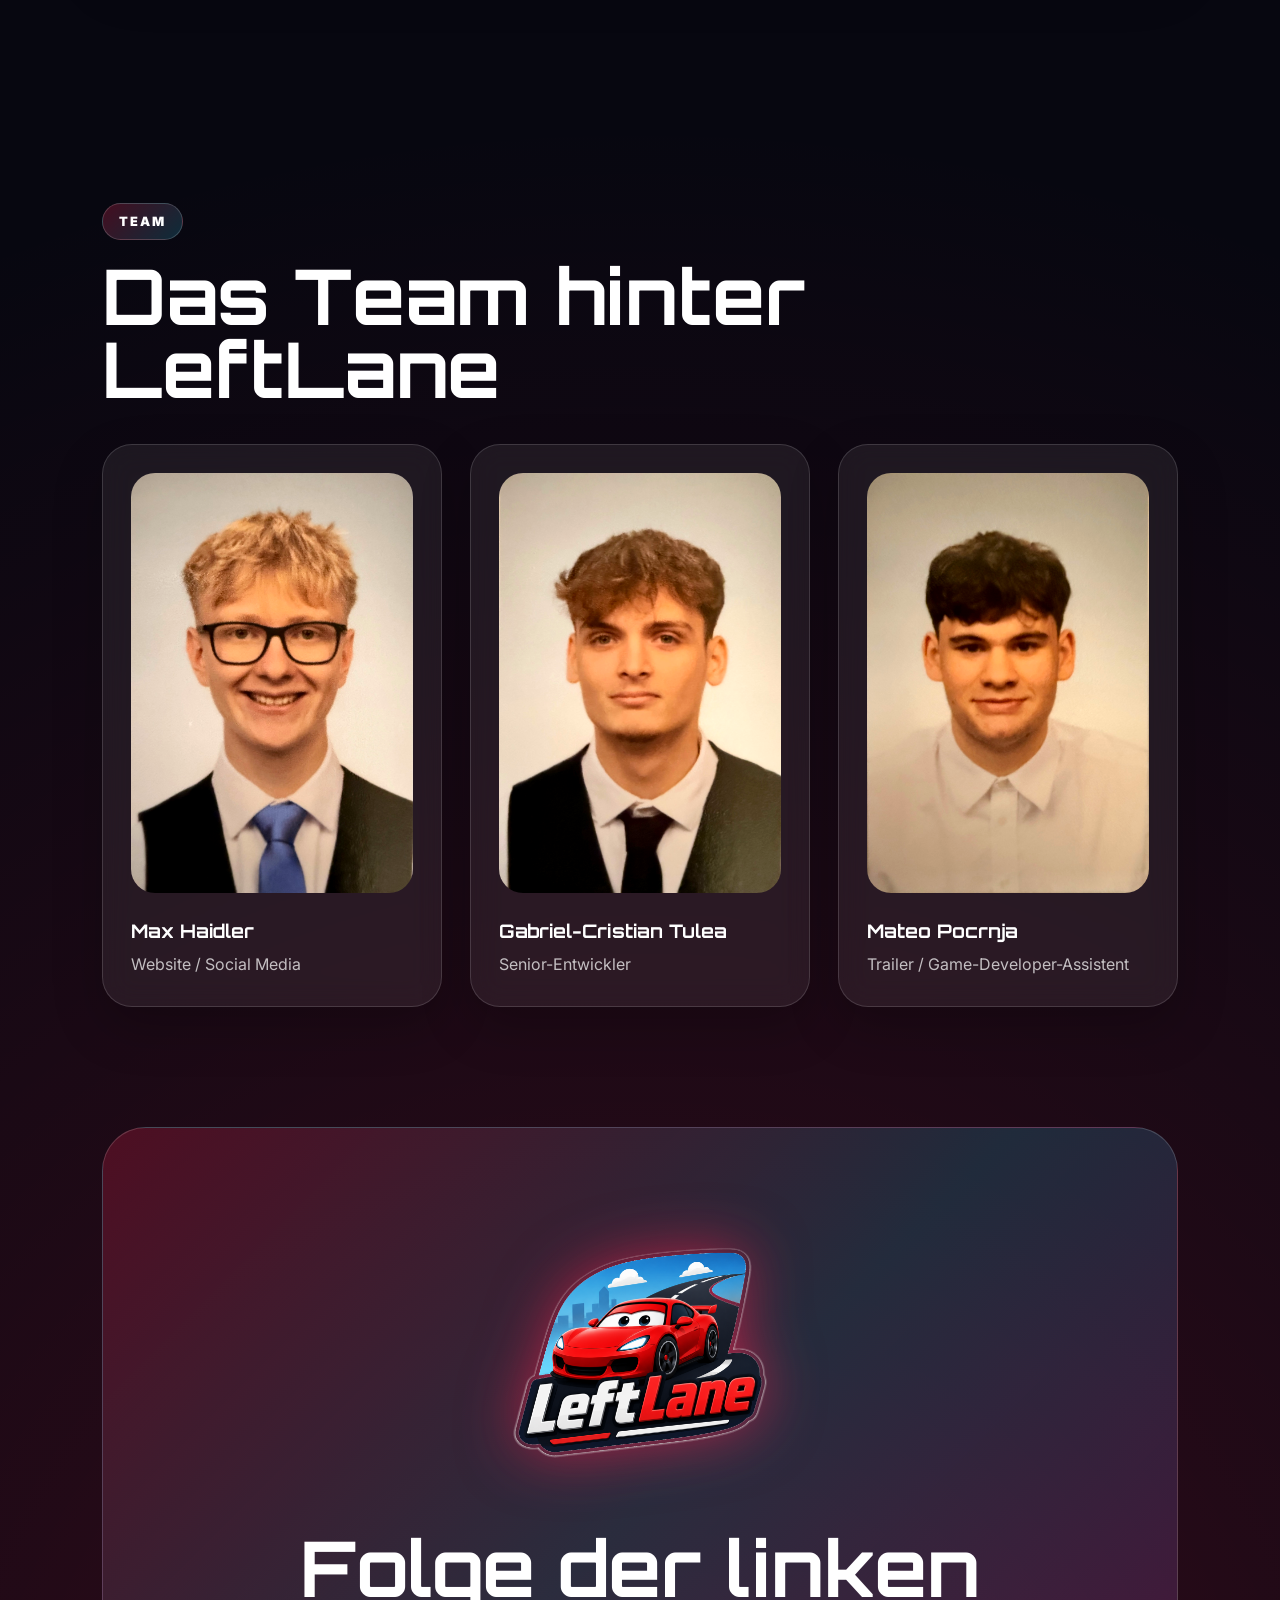
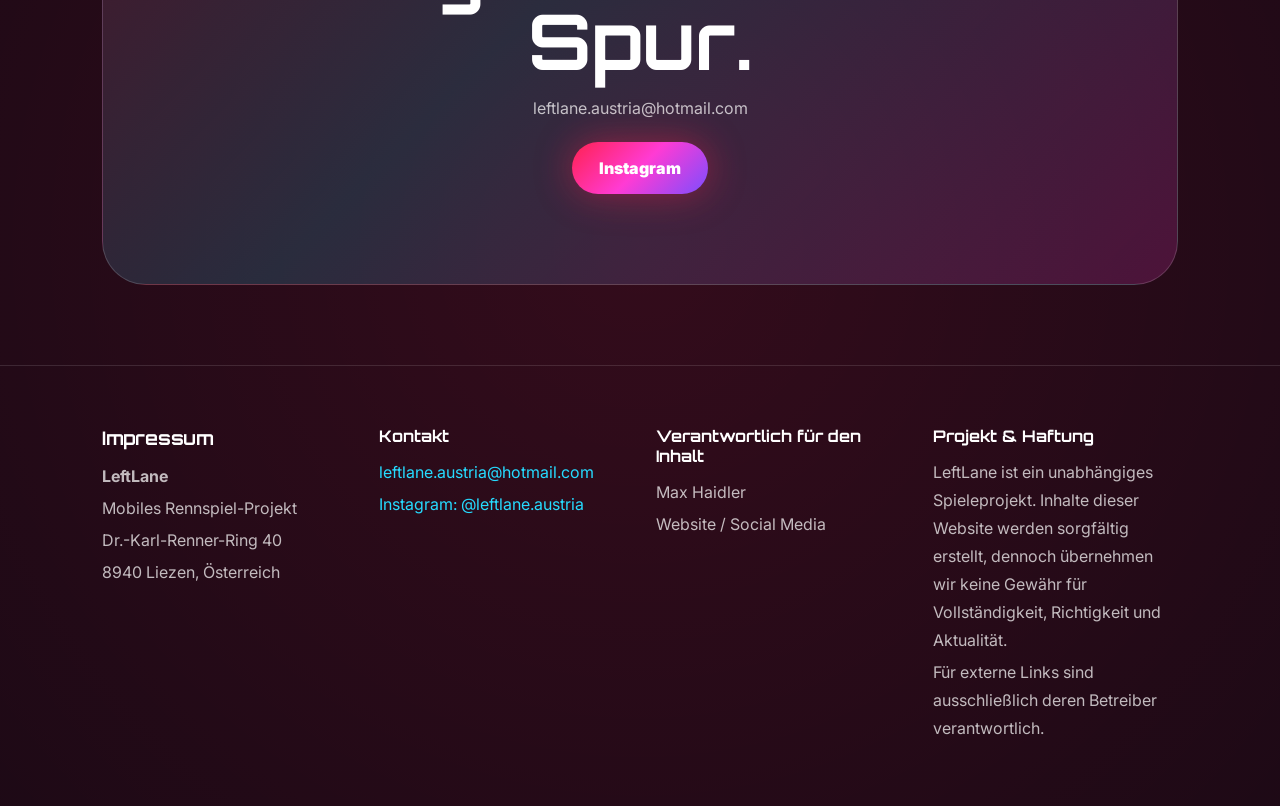
==== commit c3dad5ee: "wddwd" ====
--- a/index.html
+++ b/index.html
@@ -1,214 +1,201 @@
-﻿<!DOCTYPE html>
+<!DOCTYPE html>
 <html lang="de">
 <head>
   <meta charset="UTF-8" />
   <meta name="viewport" content="width=device-width, initial-scale=1.0" />
-  <title>LEFT LANE | Startseite</title>
-  <meta name="description" content="LEFT LANE ist ein moderner Rennspiel-Simulator fuer das Handy mit Zeitrennen, freischaltbaren Autos, anpassbaren Fahrzeugen und versteckten Easter Eggs." />
+  <title>LeftLane — Mobiles Rennspiel</title>
   <link rel="preconnect" href="https://fonts.googleapis.com">
   <link rel="preconnect" href="https://fonts.gstatic.com" crossorigin>
-  <link href="https://fonts.googleapis.com/css2?family=Plus+Jakarta+Sans:wght@400;500;600;700;800&display=swap" rel="stylesheet">
-  <link rel="stylesheet" href="style.css">
+  <link href="https://fonts.googleapis.com/css2?family=Orbitron:wght@500;700;900&family=Inter:wght@300;400;500;700;900&display=swap" rel="stylesheet">
+  <link rel="stylesheet" href="style.css" />
 </head>
 <body>
-  <nav class="nav">
-    <div class="container nav-inner">
-      <a href="index.html" class="brand" aria-label="Zur Startseite">
-        <img src="race-car-logo.svg" alt="LEFT LANE Logo" />
-        <span>LEFT LANE</span>
-      </a>
-      <div class="nav-links">
-        <a class="active" href="index.html">Start</a>
-        <a href="spiel.html">Spiel</a>
-        <a href="trailer.html">Trailer</a>
-        <a href="team.html">Team</a>
-        <a href="impressum.html">Impressum</a>
+
+<div id="loader">
+  <img src="logo.png" alt="LeftLane Logo" class="loader-logo">
+  <p class="loader-small" data-de="Mobiles Mehrspieler-Rennspiel" data-en="Mobile Multiplayer Racing">Mobiles Mehrspieler-Rennspiel</p>
+  <div class="loader-bar"><div></div></div>
+</div>
+
+<header class="site-header">
+  <nav>
+    <a href="#" class="brand">
+      <img src="logo.png" alt="LeftLane Logo">
+    </a>
+
+    <div class="nav-links">
+      <a href="#game" data-de="Spiel" data-en="Game">Spiel</a>
+      <a href="#news" data-de="Neuigkeiten" data-en="News">Neuigkeiten</a>
+      <a href="#devlog" data-de="Entwicklung" data-en="Devlog">Entwicklung</a>
+      <a href="#team" data-de="Team" data-en="Team">Team</a>
+      <a href="#contact" data-de="Kontakt" data-en="Contact">Kontakt</a>
+    </div>
+
+    <button id="langToggle">EN</button>
+  </nav>
+</header>
+
+<main>
+  <section class="hero">
+    <div class="aurora aurora-one"></div>
+    <div class="aurora aurora-two"></div>
+    <div class="speed-lines"></div>
+    <div class="track">
+      <div class="lane-line"></div>
+      <div class="lane-line delay"></div>
+    </div>
+
+    <div class="hero-content reveal">
+      <div class="pill" data-de="Handyspiel • Online Mehrspieler • Custom Cars" data-en="Mobile Game • Online Multiplayer • Custom Cars">Handyspiel • Online Mehrspieler • Custom Cars</div>
+      <h1 data-de="OWN THE<br>LEFT LANE" data-en="OWN THE<br>LEFT LANE">OWN THE<br>LEFT LANE</h1>
+      <p data-de="Ein farbenfrohes Online-Autorennspiel für dein Smartphone. Fahre gegen Freunde, style dein Auto und dominiere die linke Spur." data-en="A colorful online racing game for your smartphone. Race your friends, style your car and dominate the left lane.">
+        Ein farbenfrohes Online-Autorennspiel für dein Smartphone. Fahre gegen Freunde, style dein Auto und dominiere die linke Spur.
+      </p>
+      <div class="hero-actions">
+        <a class="btn primary" href="#game" data-de="Rennen starten" data-en="Start Racing">Rennen starten</a>
+        <a class="btn download-btn" href="#" onclick="window.location.reload(); return false;" data-de="Download" data-en="Download">Download</a>
+        <a class="btn ghost" href="https://www.instagram.com/leftlane.austria/" target="_blank">Instagram</a>
       </div>
-      <a class="nav-cta" href="spiel.html">Jetzt Spielen</a>
-    </div>
-  </nav>
-
-  <main>
-    <section class="start-title" aria-label="Starttitel">
-      <h1>LEFT LANE</h1>
-    </section>
-
-    <section class="start-visual" aria-label="Startbild">
-      <img id="startsideImage" class="start-image" src="startside.png" alt="LEFT LANE Startbild" />
-      <div class="start-overlay container">
-        <article class="promo-box">
-          <span class="promo-tag">Racing Project</span>
-          <h2>LEFT LANE</h2>
-          <p>
-            Erlebe praezise Zeitrennen, klare Fahrdynamik und individuelle Setups. LEFT LANE verbindet
-            Autos freischalten, Stil und Geschwindigkeit in einem mobilen Rennspiel.
-          </p>
-          <p class="promo-platforms">Android | iOS | PC Build in Arbeit</p>
-          <div class="promo-actions">
-            <a class="btn btn-primary" href="#">Jetzt Vorbestellen</a>
-            <a class="btn btn-secondary" href="spiel.html">Infos</a>
-          </div>
-        </article>
+    </div>
+
+  </section>
+
+  <section class="arcade-strip" aria-label="LeftLane Highlights">
+    <div class="arcade-track">
+      <span data-de="KEINE BREMSEN" data-en="NO BRAKES">KEINE BREMSEN</span>
+      <span data-de="INDIVIDUALISIEREN" data-en="CUSTOMIZE">INDIVIDUALISIEREN</span>
+      <span data-de="ONLINE-RENNEN" data-en="ONLINE RACES">ONLINE-RENNEN</span>
+      <span>LEFTLANE</span>
+      <span data-de="KEINE BREMSEN" data-en="NO BRAKES">KEINE BREMSEN</span>
+      <span data-de="INDIVIDUALISIEREN" data-en="CUSTOMIZE">INDIVIDUALISIEREN</span>
+      <span data-de="ONLINE-RENNEN" data-en="ONLINE RACES">ONLINE-RENNEN</span>
+      <span>LEFTLANE</span>
+    </div>
+  </section>
+
+  <section id="game" class="game-section">
+    <div class="phone reveal">
+      <div class="phone-notch"></div>
+      <div class="phone-screen">
+        <div class="mini-map"></div>
+        <h2 data-de="TRAILER<br>KOMMT BALD" data-en="TRAILER<br>COMING SOON">TRAILER<br>KOMMT BALD</h2>
+        <p data-de="Der Trailer ist aktuell in Entwicklung." data-en="The trailer is currently in development.">Der Trailer ist aktuell in Entwicklung.</p>
+        <button data-de="▶ ABSPIELEN" data-en="▶ PLAY">▶ ABSPIELEN</button>
       </div>
-    </section>
-
-    <section class="home-showcase section" aria-label="Startseiten Showcase">
-      <div class="container">
-        <div class="platform-strip">
-          <article class="platform-item">
-            <h3>Verfuegbar auf:</h3>
-            <p>iOS | Android</p>
-          </article>
-          <article class="platform-item">
-            <h3>Das Spiel der Zukunft</h3>
-            <p>Modernes Racing mit klarer Progression und starkem Stil.</p>
-          </article>
-        </div>
-
-        <div class="showcase-copy">
-          <h2>DIE STRECKE ERWARTET DICH</h2>
-          <p>Entdecke schnelle Kurven, praezise Zeitrennen und ein Rennspiel, das auf Tempo und Fortschritt setzt.</p>
-        </div>
-
-        <div class="home-gallery" aria-label="Bilder Slideshow">
-          <h3>Trailer und Bilder Slideshow</h3>
-          <figure class="gallery-stage">
-            <img id="homeGalleryImage" src="startside.png" alt="LEFT LANE Galerie Bild" />
-            <div id="homeGalleryOverlay" class="gallery-overlay" aria-hidden="true">
-              <span class="gallery-pill">TRAILER</span>
-              <a id="trailerLink" class="gallery-play" href="https://www.youtube.com/watch?v=cewZtf7vNW4" target="_blank" rel="noopener noreferrer">Play</a>
-            </div>
-            <figcaption id="homeGalleryCaption" class="gallery-caption">Trailer Preview</figcaption>
-          </figure>
-          <div class="gallery-thumbs">
-            <button type="button" class="gallery-thumb active" data-index="0" data-pos="center 45%" data-label="Trailer Preview" data-kind="trailer">Trailer</button>
-            <button type="button" class="gallery-thumb" data-index="1" data-pos="left 45%" data-label="Szene 01" data-kind="image">01</button>
-            <button type="button" class="gallery-thumb" data-index="2" data-pos="right 45%" data-label="Szene 02" data-kind="image">02</button>
-            <button type="button" class="gallery-thumb" data-index="3" data-pos="center 30%" data-label="Szene 03" data-kind="image">03</button>
-            <button type="button" class="gallery-thumb" data-index="4" data-pos="center 62%" data-label="Szene 04" data-kind="image">04</button>
-          </div>
-        </div>
+    </div>
+
+    <div class="game-copy reveal">
+      <span class="section-kicker" data-de="Über das Spiel" data-en="About the Game">Über das Spiel</span>
+      <h2 data-de="Mobile Racing mit Arcade-Energie." data-en="Mobile racing with arcade energy.">Mobile Racing mit Arcade-Energie.</h2>
+      <p data-de="LeftLane ist ein Online-Mehrspieler-Autorennspiel für Smartphones. Der Fokus liegt auf schnellen Rennen, einfacher Steuerung, Auto-Individualisierung und Spaß mit Freunden." data-en="LeftLane is an online multiplayer racing game for smartphones. It focuses on fast races, simple controls, car customization and fun with friends.">
+        LeftLane ist ein Online-Mehrspieler-Autorennspiel für Smartphones. Der Fokus liegt auf schnellen Rennen, einfacher Steuerung, Auto-Individualisierung und Spaß mit Freunden.
+      </p>
+
+      <div class="feature-grid">
+        <div class="feature-card pink"><span>01</span><b data-de="Online mit Freunden" data-en="Online with Friends">Online mit Freunden</b></div>
+        <div class="feature-card blue"><span>02</span><b data-de="Auto individualisieren" data-en="Customize Cars">Auto individualisieren</b></div>
+        <div class="feature-card yellow"><span>03</span><b data-de="Für Smartphones" data-en="Made for Mobile">Für Smartphones</b></div>
+        <div class="feature-card green"><span>04</span><b data-de="Arcade-Speed" data-en="Arcade Speed">Arcade-Speed</b></div>
       </div>
-    </section>
-
-    <section class="hero section">
-      <div class="container hero-grid">
-        <div class="hero-copy">
-          <span class="eyebrow">Mobile Racing Project</span>
-          <h1>Racing mit Fokus auf Bestzeiten, Tempo und Stil.</h1>
-          <p>
-            LEFT LANE ist ein moderner Rennspiel-Simulator fuer das Handy. Du faehrst anspruchsvolle Zeitrennen,
-            schaltest neue Autos frei, passt Strecke, Rundendauer und Autofarbe an und entdeckst kleine Easter Eggs.
-          </p>
-          <div class="button-row">
-            <a class="btn btn-primary" href="spiel.html">Spiel entdecken</a>
-            <a class="btn btn-secondary" href="team.html">Unser Team</a>
-          </div>
-        </div>
-
-        <div class="hero-panel">
-          <div class="hero-visual">
-            <div class="track"></div>
-            <img class="car" src="race-car-logo.svg" alt="Stylisiertes Rennauto" />
-            <div class="hero-stats">
-              <div class="stat"><strong>Zeitrennen</strong><span>Jede Sekunde zaehlt auf der Strecke</span></div>
-              <div class="stat"><strong>Custom Setup</strong><span>Strecke, Dauer und Farbe waehlen</span></div>
-              <div class="stat"><strong>Hidden Secrets</strong><span>Easter Eggs vom Team entdecken</span></div>
-            </div>
-          </div>
-        </div>
-      </div>
-    </section>
-
-    <section class="section">
-      <div class="container">
-        <span class="eyebrow">Aktuelles</span>
-        <h2 class="section-title">Neuigkeiten rund um LEFT LANE</h2>
-        <p class="section-copy">Die Startseite zeigt nur die wichtigsten Updates. Detaillierte Inhalte findest du auf den jeweiligen Unterseiten.</p>
-
-        <div class="news-grid">
-          <article class="card">
-            <div class="card-pad">
-              <span class="tag">Neu</span>
-              <h3>NEU: ZEITRENNEN-MODUS</h3>
-              <p>Verbessere deine Bestzeiten, optimiere jede Kurve und jage den perfekten Lauf auf allen Strecken.</p>
-            </div>
-          </article>
-          <article class="card">
-            <div class="card-pad">
-              <span class="tag">Update</span>
-              <h3>INDIVIDUALISIERE DEIN EIGENES AUTO!</h3>
-              <p>Ab sofort kannst du Farbe und Modell deines Autos selbst auswaehlen, damit dein Fahrzeug genau zu deinem Stil passt.</p>
-            </div>
-          </article>
-        </div>
-
-        <div class="review-section" aria-label="Bewertungen">
-          <span class="eyebrow">Euer Feedback</span>
-          <h2 class="section-title review-title">Bewertungen zu LEFT LANE</h2>
-          <div class="review-grid">
-            <article class="review-card">
-              <div class="review-stars" aria-label="5 von 5 Sternen">★★★★★</div>
-              <p class="review-meta">Anonym – ueber das Zeitrennen</p>
-              <h3>Perfekt fuer kurze Runden</h3>
-              <p>Direkt, schnell und genau das richtige Renngefuehl fuer zwischendurch. Die Kurven machen richtig Spass.</p>
-            </article>
-            <article class="review-card">
-              <div class="review-stars" aria-label="5 von 5 Sternen">★★★★★</div>
-              <p class="review-meta">Anonym – ueber das Tuning</p>
-              <h3>Mein Favorit im Projekt</h3>
-              <p>Die Mischung aus Stil, Tempo und Auto-Anpassung passt perfekt. Ich will sofort noch einen Lauf starten.</p>
-            </article>
-            <article class="review-card">
-              <div class="review-stars" aria-label="4,3 von 5 Sternen">★★★★☆ <span>4,3</span></div>
-              <p class="review-meta">red – ueber den Gesamteindruck</p>
-              <h3>Stark und vielversprechend</h3>
-              <p>Die Idee ist richtig gut und das Spiel sieht sauber aus. Ein paar Feinschliffe koennten es noch runder machen.</p>
-            </article>
-          </div>
-        </div>
-
-        <div class="quick-links">
-          <a class="quick-link" href="spiel.html">
-            <h3>Zum Spielbereich</h3>
-            <p>Alle Features, Modi und Details gesammelt auf einer eigenen Seite.</p>
-          </a>
-          <a class="quick-link" href="trailer.html">
-            <h3>Zum Trailerbereich</h3>
-            <p>Status, Einbettung und alle Infos zum kommenden Gameplay-Trailer.</p>
-          </a>
-          <a class="quick-link" href="team.html">
-            <h3>Zum Teambereich</h3>
-            <p>Lerne die Personen kennen, die LEFT LANE konzipieren und umsetzen.</p>
-          </a>
-        </div>
-      </div>
-    </section>
-  </main>
-
-  <footer>
-    <div class="container">
-      <div class="footer-grid">
-        <div class="footer-brand">
-          <img src="race-car-logo.svg" alt="LEFT LANE Logo" />
-          <div>
-            <strong style="font-size: 1.05rem;">LEFT LANE</strong>
-            <p>Schulprojekt der 4AHK IMCM 2026. Moderne, klar strukturierte Website mit getrennten Bereichen fuer Spiel, Trailer, Team und Impressum.</p>
-          </div>
-        </div>
-        <div class="footer-meta">
-          <p><strong>Schule:</strong> BHAK Liezen</p>
-          <p><strong>Adresse:</strong> Dr.-Karl-Renner-Ring 40, 8940 Liezen</p>
-          <p><strong>Kontakt:</strong> <a href="mailto:LEFTLANE@hak-web.at">LEFTLANE@hak-web.at</a></p>
-          <p><a class="inline-link" href="impressum.html">Zum vollstaendigen Impressum</a></p>
-          <p><strong>Verantwortlich:</strong> Max Haidler, Mateo Pocrnja und Gabriel-Christian Tulea</p>
-        </div>
-      </div>
-      <div class="footer-bottom">(c) 2026 LEFT LANE - Schulprojekt</div>
-    </div>
-  </footer>
-
-  <button id="scrollToTop" class="scroll-top" aria-label="Nach oben">^</button>
-  <script src="script.js"></script>
+    </div>
+  </section>
+
+  <section id="news" class="news-section">
+    <div class="section-head reveal">
+      <span class="section-kicker" data-de="Neuigkeiten" data-en="Latest News">Neuigkeiten</span>
+      <h2 data-de="Was neu ist" data-en="What's new">Was neu ist</h2>
+    </div>
+
+    <div class="news-grid">
+      <article class="news-card reveal">
+        <div class="tag">NEW</div>
+        <h3 data-de="Jetzt auch online mit Freunden!" data-en="Now online with friends!">Jetzt auch online mit Freunden!</h3>
+        <p data-de="Der Multiplayer-Modus bringt LeftLane näher an echte Rennen mit Freunden." data-en="The multiplayer mode brings LeftLane closer to real races with friends.">Der Multiplayer-Modus bringt LeftLane näher an echte Rennen mit Freunden.</p>
+      </article>
+
+      <article class="news-card reveal">
+        <div class="tag">UPDATE</div>
+        <h3 data-de="Neu! Individualisiere dein Auto!" data-en="New! Customize your car!">Neu! Individualisiere dein Auto!</h3>
+        <p data-de="Neue Möglichkeiten, damit dein Auto nicht nur schnell, sondern auch einzigartig aussieht." data-en="New options so your car looks not only fast, but unique.">Neue Möglichkeiten, damit dein Auto nicht nur schnell, sondern auch einzigartig aussieht.</p>
+      </article>
+    </div>
+  </section>
+
+  <section id="devlog" class="devlog">
+    <div class="section-head reveal">
+      <span class="section-kicker" data-de="Entwicklungsstand" data-en="Patch Notes">Entwicklungsstand</span>
+      <h2 data-de="Entwicklungs-Updates" data-en="Development Updates">Entwicklungs-Updates</h2>
+    </div>
+    <div class="timeline">
+      <div class="patch reveal"><b>v0.5</b><p data-de="Multiplayer-Netzwerktests und Lobby-Flow verbessert." data-en="Improved multiplayer networking tests and lobby flow.">Multiplayer-Netzwerktests und Lobby-Flow verbessert.</p></div>
+      <div class="patch reveal"><b>v0.4</b><p data-de="Lenkung, Fahrgefühl und Geschwindigkeit überarbeitet." data-en="Reworked steering, driving feel and speed.">Lenkung, Fahrgefühl und Geschwindigkeit überarbeitet.</p></div>
+      <div class="patch reveal"><b>v0.3</b><p data-de="Erste Auto-Customization vorbereitet." data-en="Prepared first car customization features.">Erste Auto-Customization vorbereitet.</p></div>
+    </div>
+  </section>
+
+  <section id="team" class="team-section">
+    <div class="section-head reveal">
+      <span class="section-kicker" data-de="Team" data-en="Crew">Team</span>
+      <h2 data-de="Das Team hinter LeftLane" data-en="The team behind LeftLane">Das Team hinter LeftLane</h2>
+    </div>
+
+    <div class="team-grid">
+      <article class="team-card reveal">
+        <img src="max.jpg" alt="Max Haidler">
+        <h3>Max Haidler</h3>
+        <p data-de="Website / Social Media" data-en="Website / Social Media">Website / Social Media</p>
+      </article>
+      <article class="team-card reveal">
+        <img src="gabriel.jpg" alt="Gabriel-Cristian Tulea">
+        <h3>Gabriel-Cristian Tulea</h3>
+        <p data-de="Senior-Entwickler" data-en="Senior Developer">Senior-Entwickler</p>
+      </article>
+      <article class="team-card reveal">
+        <img src="mateo.jpg" alt="Mateo Pocrnja">
+        <h3>Mateo Pocrnja</h3>
+        <p data-de="Trailer / Game-Developer-Assistent" data-en="Trailer / Game Developer Assistant">Trailer / Game-Developer-Assistent</p>
+      </article>
+    </div>
+  </section>
+
+  <section id="contact" class="contact-section reveal">
+    <img src="logo.png" alt="LeftLane Logo">
+    <h2 data-de="Folge der linken Spur." data-en="Follow the left lane.">Folge der linken Spur.</h2>
+    <p>leftlane.austria@hotmail.com</p>
+    <a class="btn primary" href="https://www.instagram.com/leftlane.austria/" target="_blank">Instagram</a>
+  </section>
+</main>
+
+<footer id="impressum">
+  <div class="footer-grid">
+    <div>
+      <h3 data-de="Impressum" data-en="Legal Notice">Impressum</h3>
+      <p><strong>LeftLane</strong></p>
+      <p data-de="Mobiles Rennspiel-Projekt" data-en="Mobile racing game project">Mobiles Rennspiel-Projekt</p>
+      <p>Dr.-Karl-Renner-Ring 40</p>
+      <p>8940 Liezen, Österreich</p>
+    </div>
+
+    <div>
+      <h4 data-de="Kontakt" data-en="Contact">Kontakt</h4>
+      <p><a href="mailto:leftlane.austria@hotmail.com">leftlane.austria@hotmail.com</a></p>
+      <p><a href="https://www.instagram.com/leftlane.austria/" target="_blank" rel="noopener">Instagram: @leftlane.austria</a></p>
+    </div>
+
+    <div>
+      <h4 data-de="Verantwortlich für den Inhalt" data-en="Responsible for content">Verantwortlich für den Inhalt</h4>
+      <p>Max Haidler</p>
+      <p data-de="Website / Social Media" data-en="Website / Social Media">Website / Social Media</p>
+    </div>
+
+    <div>
+      <h4 data-de="Projekt & Haftung" data-en="Project & Liability">Projekt & Haftung</h4>
+      <p data-de="LeftLane ist ein unabhängiges Spieleprojekt. Inhalte dieser Website werden sorgfältig erstellt, dennoch übernehmen wir keine Gewähr für Vollständigkeit, Richtigkeit und Aktualität." data-en="LeftLane is an independent game project. The content on this website is created with care, but we do not guarantee completeness, accuracy or timeliness.">LeftLane ist ein unabhängiges Spieleprojekt. Inhalte dieser Website werden sorgfältig erstellt, dennoch übernehmen wir keine Gewähr für Vollständigkeit, Richtigkeit und Aktualität.</p>
+      <p data-de="Für externe Links sind ausschließlich deren Betreiber verantwortlich." data-en="External links are the sole responsibility of their respective operators.">Für externe Links sind ausschließlich deren Betreiber verantwortlich.</p>
+    </div>
+  </div>
+</footer>
+
+<script src="script.js"></script>
 </body>
 </html>
--- a/style.css
+++ b/style.css
@@ -1,1205 +1,309 @@
-:root {
-  --bg: #f5f7fb;
-  --surface: #ffffff;
-  --surface-soft: #f9edf0;
-  --line: #e8d2d8;
-  --text: #172033;
-  --muted: #6f4b53;
-  --accent: #d62839;
-  --accent-dark: #a21b2a;
-  --shadow-soft: 0 12px 28px rgba(73, 16, 24, 0.12);
-  --radius: 20px;
-  --max: 1140px;
+*{box-sizing:border-box;margin:0;padding:0}
+:root{
+  --bg:#070710;
+  --text:#fff;
+  --muted:rgba(255,255,255,.72);
+  --red:#ff214f;
+  --pink:#ff3bd4;
+  --blue:#26dbff;
+  --yellow:#ffe45c;
+  --green:#56ff8b;
+  --purple:#7c4dff;
+}
+html{scroll-behavior:smooth}
+body{
+  min-height:100vh;
+  background:
+    radial-gradient(circle at 20% 10%, rgba(255,59,212,.18), transparent 28%),
+    radial-gradient(circle at 80% 20%, rgba(38,219,255,.17), transparent 30%),
+    radial-gradient(circle at 50% 90%, rgba(255,33,79,.18), transparent 34%),
+    var(--bg);
+  color:var(--text);
+  font-family:Inter,system-ui,sans-serif;
+  overflow-x:hidden;
+}
+body:before{
+  content:"";
+  position:fixed;
+  inset:0;
+  pointer-events:none;
+  background-image:
+    linear-gradient(rgba(255,255,255,.035) 1px, transparent 1px),
+    linear-gradient(90deg, rgba(255,255,255,.035) 1px, transparent 1px);
+  background-size:46px 46px;
+  mask-image:linear-gradient(to bottom, transparent, black 15%, black 80%, transparent);
+  z-index:-1;
+}
+#loader{
+  position:fixed;
+  inset:0;
+  z-index:9999;
+  background:#030306;
+  display:grid;
+  place-items:center;
+  text-align:center;
+  animation:loaderOut 2.8s forwards;
+}
+.loader-logo{
+  width:min(260px,70vw);
+  filter:drop-shadow(0 0 28px rgba(255,33,79,.75));
+  animation:pulseLogo 1s infinite alternate;
+}
+.loader-small{margin-top:15px;color:var(--muted);letter-spacing:2px;text-transform:uppercase}
+.loader-bar{
+  width:260px;height:8px;background:#151522;border-radius:99px;overflow:hidden;margin:28px auto 0;
+}
+.loader-bar div{height:100%;width:0;background:linear-gradient(90deg,var(--red),var(--pink),var(--blue));animation:load 2.3s forwards}
+@keyframes load{to{width:100%}}
+@keyframes pulseLogo{to{transform:scale(1.04);filter:drop-shadow(0 0 45px rgba(38,219,255,.75))}}
+@keyframes loaderOut{0%,82%{opacity:1;visibility:visible}100%{opacity:0;visibility:hidden}}
+.site-header{
+  position:fixed;
+  top:0;
+  width:100%;
+  z-index:1000;
+  padding:16px clamp(18px,6vw,80px);
+}
+nav{
+  height:74px;
+  padding:0 18px;
+  border:1px solid rgba(255,255,255,.12);
+  background:rgba(10,10,20,.55);
+  backdrop-filter:blur(18px);
+  border-radius:999px;
+  display:flex;
+  align-items:center;
+  justify-content:space-between;
+  box-shadow:0 18px 60px rgba(0,0,0,.35);
+}
+.brand img{width:132px;display:block;filter:drop-shadow(0 0 14px rgba(255,33,79,.55))}
+.nav-links{display:flex;gap:26px}
+.nav-links a{color:white;text-decoration:none;font-weight:800;font-size:.9rem;opacity:.78;transition:.25s}
+.nav-links a:hover{opacity:1;color:var(--blue);text-shadow:0 0 18px var(--blue)}
+#langToggle{
+  border:0;
+  color:white;
+  font-weight:900;
+  padding:12px 18px;
+  border-radius:999px;
+  background:linear-gradient(135deg,var(--red),var(--pink),var(--purple));
+  cursor:pointer;
+  box-shadow:0 0 25px rgba(255,33,79,.45);
+}
+.hero{
+  min-height:100vh;
+  padding:150px 8% 100px;
+  display:grid;
+  place-items:center;
+  text-align:center;
+  position:relative;
+  overflow:hidden;
+}
+.aurora{position:absolute;border-radius:999px;filter:blur(70px);opacity:.65;animation:float 8s ease-in-out infinite alternate}
+.aurora-one{width:420px;height:420px;background:var(--pink);top:16%;left:8%}
+.aurora-two{width:520px;height:520px;background:var(--blue);right:4%;bottom:3%;animation-delay:-2s}
+@keyframes float{to{transform:translate3d(40px,-35px,0) scale(1.1)}}
+.speed-lines{
+  position:absolute;inset:-20%;
+  background:repeating-linear-gradient(115deg,transparent 0 26px,rgba(255,255,255,.075) 27px 29px);
+  animation:speed 900ms linear infinite;
+  opacity:.5;
+}
+@keyframes speed{to{transform:translateX(-80px)}}
+.track{
+  position:absolute;
+  bottom:-10%;
+  left:50%;
+  width:760px;
+  height:560px;
+  transform:translateX(-50%) perspective(600px) rotateX(62deg);
+  background:linear-gradient(90deg,transparent,rgba(255,255,255,.06),transparent);
+  clip-path:polygon(38% 0,62% 0,100% 100%,0 100%);
+  opacity:.8;
+}
+.lane-line{
+  position:absolute;left:50%;top:0;width:12px;height:100%;
+  background:repeating-linear-gradient(to bottom,var(--yellow) 0 45px, transparent 46px 90px);
+  transform:translateX(-50%);
+  animation:road 700ms linear infinite;
+}
+.lane-line.delay{left:44%;opacity:.25}.lane-line.delay + *{}
+@keyframes road{to{background-position-y:90px}}
+.hero-content{position:relative;z-index:3;max-width:1050px}
+.pill,.section-kicker,.tag{
+  display:inline-flex;
+  color:white;
+  background:linear-gradient(135deg,rgba(255,33,79,.25),rgba(38,219,255,.18));
+  border:1px solid rgba(255,255,255,.18);
+  border-radius:999px;
+  padding:10px 16px;
+  font-size:.8rem;
+  letter-spacing:2px;
+  text-transform:uppercase;
+  font-weight:900;
+}
+.hero h1{
+  font-family:Orbitron,sans-serif;
+  font-size:clamp(4.2rem,12vw,10rem);
+  line-height:.83;
+  margin:28px 0;
+  text-shadow:0 0 20px rgba(255,33,79,.55),0 0 60px rgba(38,219,255,.28);
+}
+.hero p{max-width:760px;margin:0 auto;color:var(--muted);font-size:clamp(1rem,2vw,1.3rem);line-height:1.7}
+.hero-actions{margin-top:38px;display:flex;justify-content:center;gap:18px;flex-wrap:wrap}
+.btn{
+  display:inline-flex;align-items:center;justify-content:center;
+  padding:16px 27px;border-radius:999px;text-decoration:none;color:white;font-weight:950;
+  transition:.25s;position:relative;overflow:hidden;
+}
+.btn:hover{transform:translateY(-5px) scale(1.03)}
+.primary{background:linear-gradient(135deg,var(--red),var(--pink),var(--purple));box-shadow:0 0 38px rgba(255,33,79,.45)}
+.ghost{border:1px solid rgba(255,255,255,.25);background:rgba(255,255,255,.07)}
+.floating-ui{
+  position:absolute;z-index:4;
+  padding:18px 22px;border-radius:24px;
+  background:rgba(255,255,255,.08);
+  border:1px solid rgba(255,255,255,.16);
+  backdrop-filter:blur(18px);
+  box-shadow:0 20px 60px rgba(0,0,0,.35);
+}
+.floating-ui span{display:block;font-size:.72rem;color:var(--muted);letter-spacing:2px}
+.floating-ui strong{font-family:Orbitron;font-size:1.35rem}
+.speedometer{left:8%;bottom:18%}
+.lobby{right:8%;top:34%}
+.arcade-strip{
+  overflow:hidden;
+  white-space:nowrap;
+  padding:18px 0;
+  background:linear-gradient(90deg,var(--red),var(--pink),var(--blue),var(--green),var(--yellow));
+  color:#050505;
+  font-family:Orbitron;
+  font-weight:900;
+  font-size:clamp(1.2rem,3vw,2.6rem);
+  border-block:1px solid rgba(255,255,255,.25);
+}
+.arcade-track{
+  display:inline-flex;
+  gap:55px;
+  min-width:max-content;
+  padding-left:100vw;
+  animation:marqueeAcross 18s linear infinite;
+}
+.arcade-track span{
+  display:inline-block;
+  min-width:max-content;
+  text-shadow:0 2px 0 rgba(255,255,255,.25);
+}
+@keyframes marqueeAcross{
+  from{transform:translateX(0)}
+  to{transform:translateX(calc(-100% - 100vw))}
+}
+.game-section,.news-section,.devlog,.team-section,.contact-section{padding:120px 8%}
+.game-section{
+  display:grid;grid-template-columns:.9fr 1.1fr;gap:70px;align-items:center;
+}
+.phone{
+  width:min(340px,86vw);height:660px;margin:auto;border:12px solid #171721;border-radius:54px;
+  padding:18px;background:#040408;box-shadow:0 0 35px rgba(255,33,79,.45),0 0 90px rgba(38,219,255,.22);
+  position:relative;
+}
+.phone-notch{position:absolute;top:18px;left:50%;transform:translateX(-50%);width:100px;height:22px;background:#111;border-radius:99px;z-index:2}
+.phone-screen{
+  height:100%;border-radius:38px;
+  background:
+    radial-gradient(circle at 30% 20%,rgba(255,59,212,.55),transparent 25%),
+    radial-gradient(circle at 70% 70%,rgba(38,219,255,.42),transparent 28%),
+    linear-gradient(145deg,#191934,#08080f);
+  display:flex;flex-direction:column;justify-content:center;align-items:center;text-align:center;padding:28px;overflow:hidden;position:relative;
+}
+.phone-screen:before{content:"";position:absolute;inset:0;background:repeating-linear-gradient(0deg,transparent 0 28px,rgba(255,255,255,.045) 29px 31px);animation:scan 4s linear infinite}
+@keyframes scan{to{transform:translateY(60px)}}
+.mini-map{width:110px;height:110px;border:3px solid rgba(255,255,255,.55);border-radius:22px;margin-bottom:30px;box-shadow:0 0 25px rgba(255,255,255,.2)}
+.phone-screen h2{font-family:Orbitron;font-size:2rem;z-index:1}
+.phone-screen p,.phone-screen button{z-index:1}
+.phone-screen button{margin-top:24px;padding:14px 22px;border:0;border-radius:999px;background:white;color:#08080f;font-weight:900}
+.game-copy h2,.section-head h2,.contact-section h2{
+  font-family:Orbitron,sans-serif;
+  font-size:clamp(2.4rem,6vw,5rem);
+  line-height:.95;
+  margin:20px 0;
+}
+.game-copy p{color:var(--muted);line-height:1.8;font-size:1.08rem;max-width:720px}
+.feature-grid{display:grid;grid-template-columns:repeat(2,minmax(0,1fr));gap:18px;margin-top:32px}
+.feature-card,.news-card,.patch,.team-card{
+  border-radius:30px;padding:28px;
+  background:rgba(255,255,255,.065);
+  border:1px solid rgba(255,255,255,.14);
+  backdrop-filter:blur(15px);
+  box-shadow:0 20px 50px rgba(0,0,0,.22);
+  transition:.25s;
+}
+.feature-card:hover,.news-card:hover,.patch:hover,.team-card:hover{transform:translateY(-8px) rotate(-1deg)}
+.feature-card span{display:block;font-family:Orbitron;margin-bottom:14px;opacity:.75}
+.pink{box-shadow:0 0 40px rgba(255,59,212,.16)}.blue{box-shadow:0 0 40px rgba(38,219,255,.16)}.yellow{box-shadow:0 0 40px rgba(255,228,92,.16)}.green{box-shadow:0 0 40px rgba(86,255,139,.16)}
+.news-grid,.team-grid{display:grid;grid-template-columns:repeat(auto-fit,minmax(250px,1fr));gap:28px;margin-top:38px}
+.news-card h3{font-family:Orbitron;font-size:1.6rem;margin:18px 0 12px}
+.news-card p,.patch p,.team-card p{color:var(--muted);line-height:1.7}
+.timeline{display:grid;gap:20px;margin-top:36px}
+.patch{display:flex;gap:22px;align-items:center}
+.patch b{font-family:Orbitron;color:var(--yellow);font-size:1.35rem;min-width:70px}
+.team-card{text-align:left}
+.team-card img{
+  width:100%;height:420px;object-fit:cover;border-radius:24px;margin-bottom:22px;
+  filter:saturate(1.15) contrast(1.05);
+}
+.team-card:nth-child(1) img{object-position:center 38%}
+.team-card:nth-child(2) img{object-position:center 34%}
+.team-card:nth-child(3) img{object-position:center 40%}
+.team-card h3{font-family:Orbitron;margin-bottom:8px}
+.contact-section{
+  text-align:center;margin:0 8% 80px;padding:90px 8%;border-radius:44px;
+  background:linear-gradient(135deg,rgba(255,33,79,.22),rgba(38,219,255,.16),rgba(255,59,212,.18));
+  border:1px solid rgba(255,255,255,.16);
+}
+.contact-section img{width:min(270px,70vw);filter:drop-shadow(0 0 30px rgba(255,33,79,.65));margin-bottom:20px}
+.contact-section p{color:var(--muted);margin-bottom:24px}
+footer{padding:60px 8%;border-top:1px solid rgba(255,255,255,.12);color:var(--muted)}
+footer h3{color:white;margin-bottom:12px;font-family:Orbitron}
+.reveal{opacity:0;transform:translateY(28px);transition:.8s ease}
+.reveal.visible{opacity:1;transform:translateY(0)}
+@media(max-width:900px){
+  .nav-links{display:none}
+  nav{height:66px}
+  .brand img{width:110px}
+  .hero{padding-top:130px}
+  .floating-ui{display:none}
+  .game-section{grid-template-columns:1fr}
+  .feature-grid{grid-template-columns:1fr}
+  .phone{height:570px}
+  .team-card img{height:360px}
 }
 
-* {
-  box-sizing: border-box;
+.download-btn{
+  background:linear-gradient(135deg,var(--blue),var(--green));
+  box-shadow:0 0 30px rgba(38,219,255,.35);
 }
 
-html {
-  scroll-behavior: smooth;
-}
-
-body {
-  margin: 0;
-  font-family: "Plus Jakarta Sans", "Segoe UI", sans-serif;
-  color: var(--text);
-  background: linear-gradient(180deg, #fff7f8 0%, #fff2f4 100%);
-  line-height: 1.65;
-}
-
-img {
-  max-width: 100%;
-  display: block;
-}
-
-a {
-  color: inherit;
-  text-decoration: none;
-}
-
-.container {
-  width: min(calc(100% - 2rem), var(--max));
-  margin-inline: auto;
-}
-
-.section {
-  padding: 4.5rem 0;
-}
-
-.section-title {
-  font-size: clamp(1.9rem, 4vw, 3rem);
-  margin: 0 0 0.75rem;
-  letter-spacing: -0.02em;
-}
-
-.section-copy {
-  max-width: 760px;
-  color: var(--muted);
-  margin: 0 0 2rem;
-}
-
-.eyebrow {
-  display: inline-flex;
-  align-items: center;
-  gap: 0.55rem;
-  font-size: 0.8rem;
-  letter-spacing: 0.12em;
-  text-transform: uppercase;
-  color: var(--accent);
-  font-weight: 700;
-  margin-bottom: 1rem;
-}
-
-.eyebrow::before {
-  content: "";
-  width: 34px;
-  height: 2px;
-  border-radius: 999px;
-  background: var(--accent);
-}
-
-.nav {
-  position: fixed;
-  inset: 0 0 auto 0;
-  z-index: 120;
-  background: rgba(26, 29, 34, 0.96);
-  border-bottom: 1px solid rgba(255, 255, 255, 0.06);
-  backdrop-filter: blur(10px);
-  transition: transform 0.28s ease, box-shadow 0.28s ease, background 0.28s ease;
-  box-shadow: 0 8px 28px rgba(0, 0, 0, 0.16);
-}
-
-.nav.nav-scrolled {
-  background: rgba(20, 23, 28, 0.98);
-}
-
-.nav.nav-hidden {
-  transform: translateY(-110%);
-}
-
-.nav-inner {
-  min-height: 82px;
-  display: flex;
-  align-items: center;
-  justify-content: space-between;
-  gap: 1.1rem;
-}
-
-.brand {
-  display: flex;
-  align-items: center;
-  gap: 0.7rem;
-  font-weight: 800;
-  letter-spacing: 0.12em;
-  text-transform: uppercase;
-  color: #ffffff;
-  white-space: nowrap;
-}
-
-.brand img {
-  width: 52px;
-  height: 52px;
-}
-
-.brand span {
-  font-size: 1rem;
-}
-
-.nav-links {
-  display: flex;
-  gap: 0.9rem;
-  flex-wrap: wrap;
-  justify-content: center;
-  align-items: center;
-  flex: 1;
-}
-
-.nav-links a {
-  display: inline-flex;
-  align-items: center;
-  color: rgba(255, 255, 255, 0.92);
-  font-family: Impact, Haettenschweiler, "Arial Narrow Bold", sans-serif;
-  font-size: 1.15rem;
-  font-style: italic;
-  text-transform: uppercase;
-  letter-spacing: 0.03em;
-  padding: 0.45rem 0.15rem;
-  border: 1px solid transparent;
-  transition: 0.2s ease;
-}
-
-.nav-links a:hover {
-  color: #ffffff;
-  transform: translateY(-1px);
-}
-
-.nav-links a.active {
-  color: #ffffff;
-  border-bottom-color: #ffffff;
-  border-bottom: 2px solid #ffffff;
-}
-
-.nav-cta {
-  display: inline-flex;
-  align-items: center;
-  justify-content: center;
-  min-width: 148px;
-  padding: 0.95rem 1.2rem;
-  background: #f5121f;
-  color: #ffffff;
-  font-family: Impact, Haettenschweiler, "Arial Narrow Bold", sans-serif;
-  font-size: 1.08rem;
-  font-style: italic;
-  text-transform: uppercase;
-  letter-spacing: 0.04em;
-  border: 1px solid rgba(255, 255, 255, 0.08);
-  box-shadow: 0 10px 18px rgba(245, 18, 31, 0.22);
-  transition: 0.2s ease;
-}
-
-.nav-cta:hover {
-  background: #ff2632;
-  transform: translateY(-1px);
-}
-
-body {
-  padding-top: 82px;
-}
-
-.hero {
-  padding: 5rem 0 3.8rem;
-}
-
-.start-title {
-  padding: 2.2rem 1rem 1.1rem;
-  text-align: center;
-}
-
-.start-title h1 {
-  margin: 0;
-  font-size: clamp(3.2rem, 15vw, 12rem);
-  line-height: 0.86;
-  letter-spacing: 0.04em;
-  font-weight: 800;
-  color: #0f182a;
-}
-
-.start-visual {
-  width: 100%;
-  overflow: hidden;
-  background: #f0d9dd;
-  border-bottom: 1px solid var(--line);
-  position: relative;
-}
-
-.start-image {
-  width: 100%;
-  height: clamp(360px, 78vh, 860px);
-  object-fit: cover;
-  object-position: center;
-  transform-origin: center top;
-  will-change: transform, opacity;
-}
-
-.start-overlay {
-  position: absolute;
-  inset: 0;
-  display: flex;
-  align-items: center;
-  pointer-events: none;
-}
-
-.promo-box {
-  width: min(520px, 100%);
-  background: rgba(16, 22, 33, 0.82);
-  border: 1px solid rgba(255, 255, 255, 0.2);
-  color: #f7fbff;
-  border-radius: 8px;
-  padding: 2rem 1.8rem;
-  box-shadow: 0 16px 32px rgba(5, 12, 24, 0.35);
-  pointer-events: auto;
-}
-
-.promo-tag {
-  display: inline-block;
-  font-size: 0.82rem;
-  font-weight: 700;
-  text-transform: uppercase;
-  letter-spacing: 0.05em;
-  background: rgba(255, 255, 255, 0.16);
-  padding: 0.18rem 0.44rem;
-  border-radius: 2px;
-  margin-bottom: 0.9rem;
-}
-
-.promo-box h2 {
-  margin: 0 0 0.9rem;
-  font-size: clamp(2rem, 4vw, 3rem);
-  line-height: 0.98;
-  letter-spacing: -0.02em;
-}
-
-.promo-box p {
-  margin: 0;
-  color: rgba(247, 251, 255, 0.92);
-  max-width: 38ch;
-}
-
-.promo-platforms {
-  margin-top: 1rem;
-  font-weight: 700;
-  color: #ffffff;
-}
-
-.promo-actions {
-  margin-top: 1.2rem;
-  display: flex;
-  flex-wrap: wrap;
-  gap: 0.7rem;
-}
-
-.promo-actions .btn-secondary {
-  background: transparent;
-  color: #ffffff;
-  border-color: rgba(255, 255, 255, 0.4);
-}
-
-.promo-actions .btn-secondary:hover {
-  background: rgba(255, 255, 255, 0.12);
-  border-color: rgba(255, 255, 255, 0.6);
-}
-
-.home-showcase {
-  background:
-    linear-gradient(120deg, #5e1221 0%, #8d1d31 100%),
-    repeating-linear-gradient(45deg, rgba(255, 255, 255, 0.04) 0 40px, rgba(0, 0, 0, 0.08) 40px 80px);
-  color: #eef8ff;
-}
-
-.platform-strip {
-  display: grid;
-  grid-template-columns: repeat(2, minmax(0, 1fr));
-  border-bottom: 1px solid rgba(255, 255, 255, 0.2);
-}
-
-.platform-item {
-  padding: 1.3rem 1rem;
-  text-align: center;
-}
-
-.platform-item + .platform-item {
-  border-left: 1px solid rgba(255, 255, 255, 0.2);
-}
-
-.platform-item h3 {
-  margin: 0 0 0.4rem;
-  font-size: 1.08rem;
-}
-
-.platform-item p {
-  margin: 0;
-  color: rgba(238, 248, 255, 0.92);
-}
-
-.showcase-copy {
-  text-align: center;
-  padding: 3.1rem 0 2.1rem;
-}
-
-.showcase-copy h2 {
-  margin: 0;
-  font-size: clamp(2rem, 6vw, 4.1rem);
-  letter-spacing: 0.03em;
-}
-
-.showcase-copy p {
-  margin: 1rem auto 0;
-  max-width: 70ch;
-  color: rgba(238, 248, 255, 0.92);
-  font-size: 1.2rem;
-}
-
-.home-gallery h3 {
-  margin: 0 0 0.85rem;
-  text-align: center;
-  font-size: clamp(1.45rem, 3.2vw, 2.3rem);
-}
-
-.home-gallery {
-  margin-top: 0.5rem;
-}
-
-.gallery-stage {
-  margin: 0;
-  position: relative;
-  border-radius: 18px;
-  overflow: hidden;
-  border: 1px solid rgba(255, 255, 255, 0.22);
-  box-shadow: 0 14px 32px rgba(4, 18, 25, 0.28);
-}
-
-.gallery-stage img {
-  width: 100%;
-  height: clamp(220px, 42vw, 520px);
-  object-fit: cover;
-  transition: object-position 0.45s ease;
-}
-
-.gallery-stage img.sliding {
-  transition: transform 0.2s ease, opacity 0.2s ease;
-}
-
-.gallery-overlay {
-  position: absolute;
-  inset: auto 1rem 1rem 1rem;
-  display: flex;
-  align-items: center;
-  justify-content: space-between;
-  gap: 0.8rem;
-  pointer-events: none;
-}
-
-.gallery-overlay.hidden {
-  display: none;
-}
-
-.gallery-pill {
-  background: rgba(11, 14, 18, 0.82);
-  color: #ffffff;
-  border: 2px solid #f25568;
-  border-radius: 12px;
-  padding: 0.55rem 0.9rem;
-  font-weight: 800;
-  letter-spacing: 0.03em;
-}
-
-.gallery-play {
-  width: 52px;
-  height: 52px;
-  border-radius: 50%;
-  display: grid;
-  place-items: center;
-  background: rgba(11, 14, 18, 0.74);
-  border: 2px solid #f25568;
-  color: #ffffff;
-  font-weight: 800;
-}
-
-.gallery-caption {
-  background: rgba(7, 15, 22, 0.84);
-  color: #ffffff;
-  padding: 0.7rem 1rem;
-  font-weight: 700;
-}
-
-.gallery-thumbs {
-  margin-top: 0.8rem;
-  display: grid;
-  grid-template-columns: repeat(5, minmax(0, 1fr));
-  gap: 0.55rem;
-}
-
-.gallery-thumb {
-  border: 1px solid rgba(255, 255, 255, 0.35);
-  background: rgba(8, 19, 28, 0.6);
-  color: #eaf6ff;
-  border-radius: 10px;
-  font-weight: 700;
-  padding: 0.55rem 0.3rem;
-  cursor: pointer;
-  transition: 0.2s ease;
-}
-
-.gallery-thumb:hover,
-.gallery-thumb.active {
-  background: #f25568;
-  color: #ffffff;
-  border-color: #f25568;
-}
-
-.hero-grid {
-  display: grid;
-  gap: 1.5rem;
-  align-items: center;
-  grid-template-columns: 1.2fr 0.95fr;
-}
-
-.hero-copy h1 {
-  font-size: clamp(2.4rem, 7vw, 4.7rem);
-  line-height: 0.98;
-  margin: 0 0 1rem;
-  letter-spacing: -0.03em;
-}
-
-.hero-copy p {
-  color: var(--muted);
-  font-size: 1.07rem;
-  max-width: 690px;
-  margin: 0 0 1.6rem;
-}
-
-.button-row {
-  display: flex;
-  gap: 0.8rem;
-  flex-wrap: wrap;
-}
-
-.btn {
-  display: inline-flex;
-  align-items: center;
-  justify-content: center;
-  gap: 0.5rem;
-  padding: 0.9rem 1.18rem;
-  border-radius: 999px;
-  font-weight: 700;
-  transition: 0.2s ease;
-  border: 1px solid transparent;
-}
-
-.btn-primary {
-  color: #ffffff;
-  background: var(--accent);
-}
-
-.btn-primary:hover {
-  background: var(--accent-dark);
-  transform: translateY(-1px);
-}
-
-.btn-secondary {
-  background: #ffffff;
-  color: var(--text);
-  border-color: var(--line);
-}
-
-.btn-secondary:hover {
-  border-color: #bec7d8;
-  background: var(--surface-soft);
-}
-
-.hero-panel {
-  background: var(--surface);
-  border: 1px solid var(--line);
-  border-radius: 28px;
-  box-shadow: var(--shadow-soft);
-  overflow: hidden;
-}
-
-.hero-visual {
-  min-height: 420px;
-  padding: 1.5rem;
-  position: relative;
-  background: linear-gradient(160deg, #fff5f6 0%, #feecee 55%, #fff8f9 100%);
-}
-
-.track {
-  position: absolute;
-  inset: 2.7rem 1.8rem 2.7rem 1.8rem;
-  border-radius: 28px;
-  background: repeating-linear-gradient(
-      90deg,
-      transparent 0 46px,
-      rgba(255, 255, 255, 0.24) 46px 54px
-    ),
-    linear-gradient(180deg, #4a5568, #344156);
-  border: 1px solid rgba(255, 255, 255, 0.36);
-  overflow: hidden;
-}
-
-.track::before,
-.track::after {
-  content: "";
-  position: absolute;
-  left: -10%;
-  right: -10%;
-  height: 116px;
-  border-radius: 50%;
-  border: 16px solid rgba(255, 255, 255, 0.24);
-}
-
-.track::before {
-  top: 13%;
-}
-
-.track::after {
-  bottom: 13%;
-}
-
-.car {
-  position: absolute;
-  right: 10%;
-  top: 48%;
-  transform: translateY(-50%) rotate(-7deg);
-  width: 190px;
-}
-
-.hero-stats {
-  position: absolute;
-  inset: auto 1rem 1rem 1rem;
-  display: grid;
-  grid-template-columns: repeat(3, 1fr);
-  gap: 0.75rem;
-}
-
-.stat {
-  background: rgba(255, 255, 255, 0.9);
-  border: 1px solid #ebd7dc;
-  border-radius: 16px;
-  padding: 0.8rem;
-}
-
-.stat strong {
-  display: block;
-  font-size: 1.02rem;
-  margin-bottom: 0.2rem;
-}
-
-.stat span {
-  color: var(--muted);
-  font-size: 0.83rem;
-}
-
-.news-grid,
-.feature-grid,
-.team-grid,
-.quick-links {
-  display: grid;
-  gap: 1rem;
-}
-
-.news-grid {
-  grid-template-columns: repeat(2, minmax(0, 1fr));
-}
-
-.feature-grid,
-.team-grid,
-.quick-links {
-  grid-template-columns: repeat(3, minmax(0, 1fr));
-}
-
-.card {
-  background: var(--surface);
-  border: 1px solid var(--line);
-  border-radius: var(--radius);
-  box-shadow: var(--shadow-soft);
-  overflow: hidden;
-}
-
-.card-pad {
-  padding: 1.35rem;
-}
-
-.tag {
-  display: inline-flex;
-  padding: 0.38rem 0.72rem;
-  border-radius: 999px;
-  font-size: 0.76rem;
-  font-weight: 700;
-  letter-spacing: 0.07em;
-  text-transform: uppercase;
-  color: var(--accent-dark);
-  background: #ffe7eb;
-}
-
-.card h3 {
-  margin: 0.85rem 0 0.62rem;
-  font-size: 1.16rem;
-}
-
-.card p {
-  margin: 0;
-  color: var(--muted);
-}
-
-.review-section {
-  margin-top: 2.4rem;
-  padding: 2rem;
-  border-radius: 28px;
-  background: linear-gradient(180deg, #121212 0%, #0b0b0b 100%);
-  border: 1px solid rgba(255, 255, 255, 0.06);
-  box-shadow: 0 16px 36px rgba(0, 0, 0, 0.28);
-}
-
-.review-title {
-  color: #ffffff;
-  margin-bottom: 1.4rem;
-}
-
-.review-grid {
-  display: grid;
-  grid-template-columns: repeat(3, minmax(0, 1fr));
-  gap: 1.1rem;
-}
-
-.review-card {
-  background: #050505;
-  border: 1px solid rgba(255, 255, 255, 0.04);
-  padding: 2rem 2rem 1.8rem;
-  min-height: 270px;
-  color: #ffffff;
-}
-
-.review-stars {
-  display: inline-flex;
-  align-items: center;
-  gap: 0.35rem;
-  font-size: 1.08rem;
-  letter-spacing: 0.12em;
-  color: #f7b548;
-  font-weight: 800;
-  margin-bottom: 0.9rem;
-}
-
-.review-stars span {
-  letter-spacing: 0;
-  font-size: 0.92rem;
-}
-
-.review-meta {
-  margin: 0 0 1.1rem;
-  color: rgba(255, 255, 255, 0.72);
-  font-size: 0.96rem;
-}
-
-.review-card h3 {
-  margin: 0 0 0.9rem;
-  font-size: 1.08rem;
-  color: #ffffff;
-}
-
-.review-card p:last-child {
-  color: rgba(255, 255, 255, 0.88);
-  line-height: 1.6;
-}
-
-.game-grid {
-  display: grid;
-  grid-template-columns: 1.05fr 0.95fr;
-  gap: 1.3rem;
-  align-items: stretch;
-}
-
-.showcase {
-  min-height: 100%;
-  background: linear-gradient(160deg, #edf3fc 0%, #f4f8ff 100%);
-  position: relative;
-}
-
-.showcase .art {
-  position: absolute;
-  inset: 0;
-}
-
-.showcase .road {
-  position: absolute;
-  inset: auto 7% 8% 7%;
-  height: 58%;
-  border-radius: 32px;
-  background: linear-gradient(180deg, #3f4c62, #2f3a4d);
-  transform: perspective(600px) rotateX(62deg);
-  border: 1px solid rgba(255, 255, 255, 0.4);
-}
-
-.showcase .road::before {
-  content: "";
-  position: absolute;
-  left: 50%;
-  top: 4%;
-  bottom: 4%;
-  width: 11px;
-  transform: translateX(-50%);
-  background: repeating-linear-gradient(180deg, #ffffff 0 16px, transparent 16px 36px);
-  border-radius: 999px;
-}
-
-.showcase .mini-car {
-  position: absolute;
-  width: 174px;
-  right: 10%;
-  top: 18%;
-  transform: rotate(-11deg);
-}
-
-.feature {
-  border-left: 4px solid #f0bcc5;
-}
-
-.feature .card-pad {
-  padding-left: 1rem;
-}
-
-.trailer-box {
-  min-height: 340px;
-  display: grid;
-  place-items: center;
-  text-align: center;
-  background: linear-gradient(160deg, #ffeff1 0%, #fff6f7 100%);
-}
-
-.play {
-  width: 88px;
-  height: 88px;
-  border-radius: 50%;
-  display: grid;
-  place-items: center;
-  margin: 0 auto 1rem;
-  background: #ffe1e6;
-  color: #7f1e2a;
-  font-size: 1.8rem;
-  font-weight: 900;
-  border: 1px solid #f0bcc5;
-}
-
-.team-card img {
-  width: 100%;
-  aspect-ratio: 4 / 4.7;
-  object-fit: cover;
-  background: #d9d9d9;
-}
-
-.team-meta {
-  display: flex;
-  align-items: center;
-  justify-content: space-between;
-  gap: 1rem;
-  margin-bottom: 0.5rem;
-}
-
-.role {
-  font-size: 0.8rem;
-  color: var(--accent-dark);
-  font-weight: 700;
-  text-transform: uppercase;
-  letter-spacing: 0.08em;
-}
-
-.quick-link {
-  display: block;
-  background: var(--surface);
-  border: 1px solid var(--line);
-  border-radius: var(--radius);
-  box-shadow: var(--shadow-soft);
-  padding: 1.2rem;
-  transition: 0.2s ease;
-}
-
-.quick-link h3 {
-  margin: 0 0 0.5rem;
-  font-size: 1.08rem;
-}
-
-.quick-link p {
-  margin: 0;
-  color: var(--muted);
-}
-
-.quick-link:hover {
-  transform: translateY(-2px);
-  border-color: #bcc8df;
-}
-
-footer {
-  border-top: 1px solid var(--line);
-  background: #ecf1f9;
-  padding: 1.5rem 0 2.4rem;
-}
-
-.footer-grid {
-  display: grid;
-  grid-template-columns: 1.2fr 0.8fr;
-  gap: 1.4rem;
-  align-items: start;
-}
-
-.footer-brand {
-  display: flex;
-  gap: 0.9rem;
-  align-items: flex-start;
-}
-
-.footer-brand img {
-  width: 50px;
-}
-
-.footer-brand p,
-.footer-meta p {
-  margin: 0.3rem 0 0;
-  color: var(--muted);
-}
-
-.footer-meta strong {
-  color: var(--text);
-}
-
-.inline-link {
-  color: var(--accent-dark);
-  font-weight: 600;
-}
-
-.footer-bottom {
-  margin-top: 1.3rem;
-  padding-top: 0.9rem;
-  border-top: 1px solid #d7deea;
-  color: var(--muted);
-  font-size: 0.9rem;
-}
-
-.page-hero {
-  padding: 3.4rem 0 1rem;
-}
-
-.page-hero h1 {
-  margin: 0 0 0.8rem;
-  font-size: clamp(2rem, 5vw, 3.4rem);
-  letter-spacing: -0.02em;
-}
-
-.page-hero p {
-  max-width: 760px;
-  margin: 0;
-  color: var(--muted);
-}
-
-.contact-hero {
-  padding-top: 0.8rem;
-}
-
-.contact-stage {
-  position: relative;
-  min-height: clamp(420px, 60vw, 640px);
-  border-radius: 30px;
-  overflow: hidden;
-  background: #111;
-  box-shadow: 0 20px 42px rgba(14, 16, 20, 0.22);
-}
-
-.contact-stage > img {
-  width: 100%;
-  height: 100%;
-  object-fit: cover;
-  object-position: center top;
-  transform: scale(1.03);
-}
-
-.contact-stage::after {
-  content: "";
-  position: absolute;
-  inset: 0;
-  background: linear-gradient(180deg, rgba(0, 0, 0, 0.1) 0%, rgba(0, 0, 0, 0.35) 100%);
-}
-
-.contact-panel {
-  position: absolute;
-  right: -2rem;
-  bottom: 1.4rem;
-  left: auto;
-  top: auto;
-  width: min(940px, calc(100% + 1rem));
-  transform: none;
-  z-index: 2;
-  color: #ffffff;
-  background: linear-gradient(100deg, #ff2d2d 0%, #f5161f 44%, #8d0048 100%);
-  clip-path: polygon(0 10%, 12% 0, 100% 0, 88% 100%, 0 100%);
-  box-shadow: 0 16px 38px rgba(177, 0, 33, 0.32);
-}
-
-.contact-panel-inner {
-  display: grid;
-  grid-template-columns: minmax(0, 1.1fr) minmax(0, 0.9fr);
-  gap: 1.6rem;
-  padding: 2rem 2.2rem 1.8rem;
-  align-items: start;
-}
-
-.contact-copy h2 {
-  margin: 0 0 0.7rem;
-  font-size: clamp(2rem, 4.5vw, 4rem);
-  line-height: 0.92;
-  letter-spacing: -0.04em;
-  text-transform: uppercase;
-}
-
-.contact-copy p {
-  margin: 0;
-  max-width: 34ch;
-  font-size: 1.02rem;
-  line-height: 1.55;
-  color: rgba(255, 255, 255, 0.92);
-}
-
-.contact-eyebrow {
-  color: rgba(255, 255, 255, 0.95);
-  margin-bottom: 0.85rem;
-}
-
-.contact-eyebrow::before {
-  background: rgba(255, 255, 255, 0.9);
-}
-
-.contact-form {
-  display: grid;
-  gap: 0.8rem;
-  align-content: start;
-  padding-top: 0.3rem;
-}
-
-.contact-form input,
-.contact-form textarea {
-  width: 100%;
-  border: 0;
-  border-bottom: 3px solid rgba(255, 255, 255, 0.9);
-  background: transparent;
-  color: #ffffff;
-  border-radius: 0;
-  padding: 0.9rem 0;
-  font: inherit;
-  outline: none;
-  resize: vertical;
-}
-
-.contact-form input::placeholder,
-.contact-form textarea::placeholder {
-  color: rgba(255, 255, 255, 0.76);
-}
-
-.contact-form input:focus,
-.contact-form textarea:focus {
-  border-bottom-color: #ffffff;
-}
-
-.contact-form button {
-  width: fit-content;
-  border: 0;
-  background: #ffffff;
-  color: #b5002a;
-  font-family: Impact, Haettenschweiler, "Arial Narrow Bold", sans-serif;
-  font-size: 1.05rem;
-  font-style: italic;
-  text-transform: uppercase;
-  letter-spacing: 0.04em;
-  padding: 0.95rem 1.4rem;
-  cursor: pointer;
-  transition: 0.2s ease;
-}
-
-.contact-form button:hover {
-  transform: translateY(-1px);
-  background: #fff1f4;
-}
-
-.sr-only {
-  position: absolute;
-  width: 1px;
-  height: 1px;
-  padding: 0;
-  margin: -1px;
-  overflow: hidden;
-  clip: rect(0, 0, 0, 0);
-  white-space: nowrap;
-  border: 0;
-}
-
-.scroll-top {
-  position: fixed;
-  right: 1rem;
-  bottom: 1rem;
-  width: 44px;
-  height: 44px;
-  border-radius: 999px;
-  border: 1px solid #efbec6;
-  background: #ffecef;
-  color: #a21b2a;
-  font-size: 1.2rem;
-  font-weight: 700;
-  cursor: pointer;
-  opacity: 0;
-  pointer-events: none;
-  transform: translateY(6px);
-  transition: 0.2s ease;
-}
-
-.scroll-top.active {
-  opacity: 1;
-  pointer-events: auto;
-  transform: translateY(0);
-}
-
-@media (max-width: 1024px) {
-  .hero-grid,
-  .game-grid,
-  .footer-grid {
-    grid-template-columns: 1fr;
-  }
-
-  .platform-strip {
-    grid-template-columns: 1fr;
-  }
-
-  .platform-item + .platform-item {
-    border-left: 0;
-    border-top: 1px solid rgba(255, 255, 255, 0.2);
-  }
-
-  .feature-grid,
-  .team-grid,
-  .quick-links {
-    grid-template-columns: repeat(2, minmax(0, 1fr));
-  }
-
-  .contact-panel {
-    right: 0;
-    bottom: 1rem;
-    width: calc(100% - 2rem);
-    clip-path: polygon(0 10%, 12% 0, 100% 0, 88% 100%, 0 100%);
-  }
-
-  .contact-panel-inner {
-    grid-template-columns: 1fr;
-  }
-}
-
-@media (max-width: 720px) {
-  .nav-inner {
-    padding: 0.8rem 0;
-    align-items: center;
-    flex-wrap: wrap;
-  }
-
-  .nav-links {
-    width: 100%;
-    justify-content: flex-start;
-    gap: 0.55rem;
-    order: 3;
-    flex: unset;
-    padding-bottom: 0.2rem;
-  }
-
-  .nav-cta {
-    min-width: 132px;
-    padding: 0.82rem 1rem;
-  }
-
-  .hero {
-    padding-top: 3.4rem;
-  }
-
-  .start-title {
-    padding-top: 1.4rem;
-  }
-
-  .start-title h1 {
-    font-size: clamp(2.6rem, 18vw, 4.8rem);
-  }
-
-  .start-image {
-    height: clamp(260px, 56vh, 460px);
-  }
-
-  .start-overlay {
-    align-items: flex-end;
-    padding-bottom: 1rem;
-  }
-
-  .promo-box {
-    width: 100%;
-    padding: 1.3rem 1rem;
-  }
-
-  .promo-platforms {
-    margin-top: 0.8rem;
-  }
-
-  .showcase-copy {
-    padding: 2.2rem 0 1.6rem;
-  }
-
-  .showcase-copy p {
-    font-size: 1rem;
-  }
-
-  .gallery-thumbs {
-    grid-template-columns: repeat(3, minmax(0, 1fr));
-  }
-
-  .hero-visual {
-    min-height: 350px;
-  }
-
-  .car,
-  .showcase .mini-car {
-    width: 132px;
-  }
-
-  .hero-stats {
-    grid-template-columns: 1fr;
-  }
-
-  .news-grid,
-  .feature-grid,
-  .team-grid,
-  .quick-links,
-  .review-grid {
-    grid-template-columns: 1fr;
-  }
-
-  .review-section {
-    padding: 1.3rem;
-  }
-
-  .review-card {
-    min-height: 0;
-    padding: 1.4rem 1.2rem 1.25rem;
-  }
-
-  .section {
-    padding: 4rem 0;
-  }
-
-  .section-title {
-    font-size: 2rem;
-  }
-
-  .contact-stage {
-    min-height: 560px;
-  }
-
-  .contact-panel {
-    right: 0;
-    bottom: 0.5rem;
-    width: calc(100% - 1rem);
-  }
-
-  .contact-panel-inner {
-    padding: 1.35rem 1rem 1.2rem;
-    gap: 1rem;
-  }
-
-  .contact-copy p {
-    max-width: none;
-  }
-
-  .contact-form button {
-    width: 100%;
-  }
-}
+.footer-grid{
+  display:grid;
+  grid-template-columns:repeat(auto-fit,minmax(220px,1fr));
+  gap:32px;
+}
+footer h4{
+  color:white;
+  margin-bottom:12px;
+  font-family:Orbitron;
+  font-size:1rem;
+}
+footer p{
+  line-height:1.75;
+  margin-bottom:4px;
+}
+footer a{
+  color:var(--blue);
+  text-decoration:none;
+}
+footer a:hover{
+  color:white;
+  text-shadow:0 0 16px var(--blue);
+}
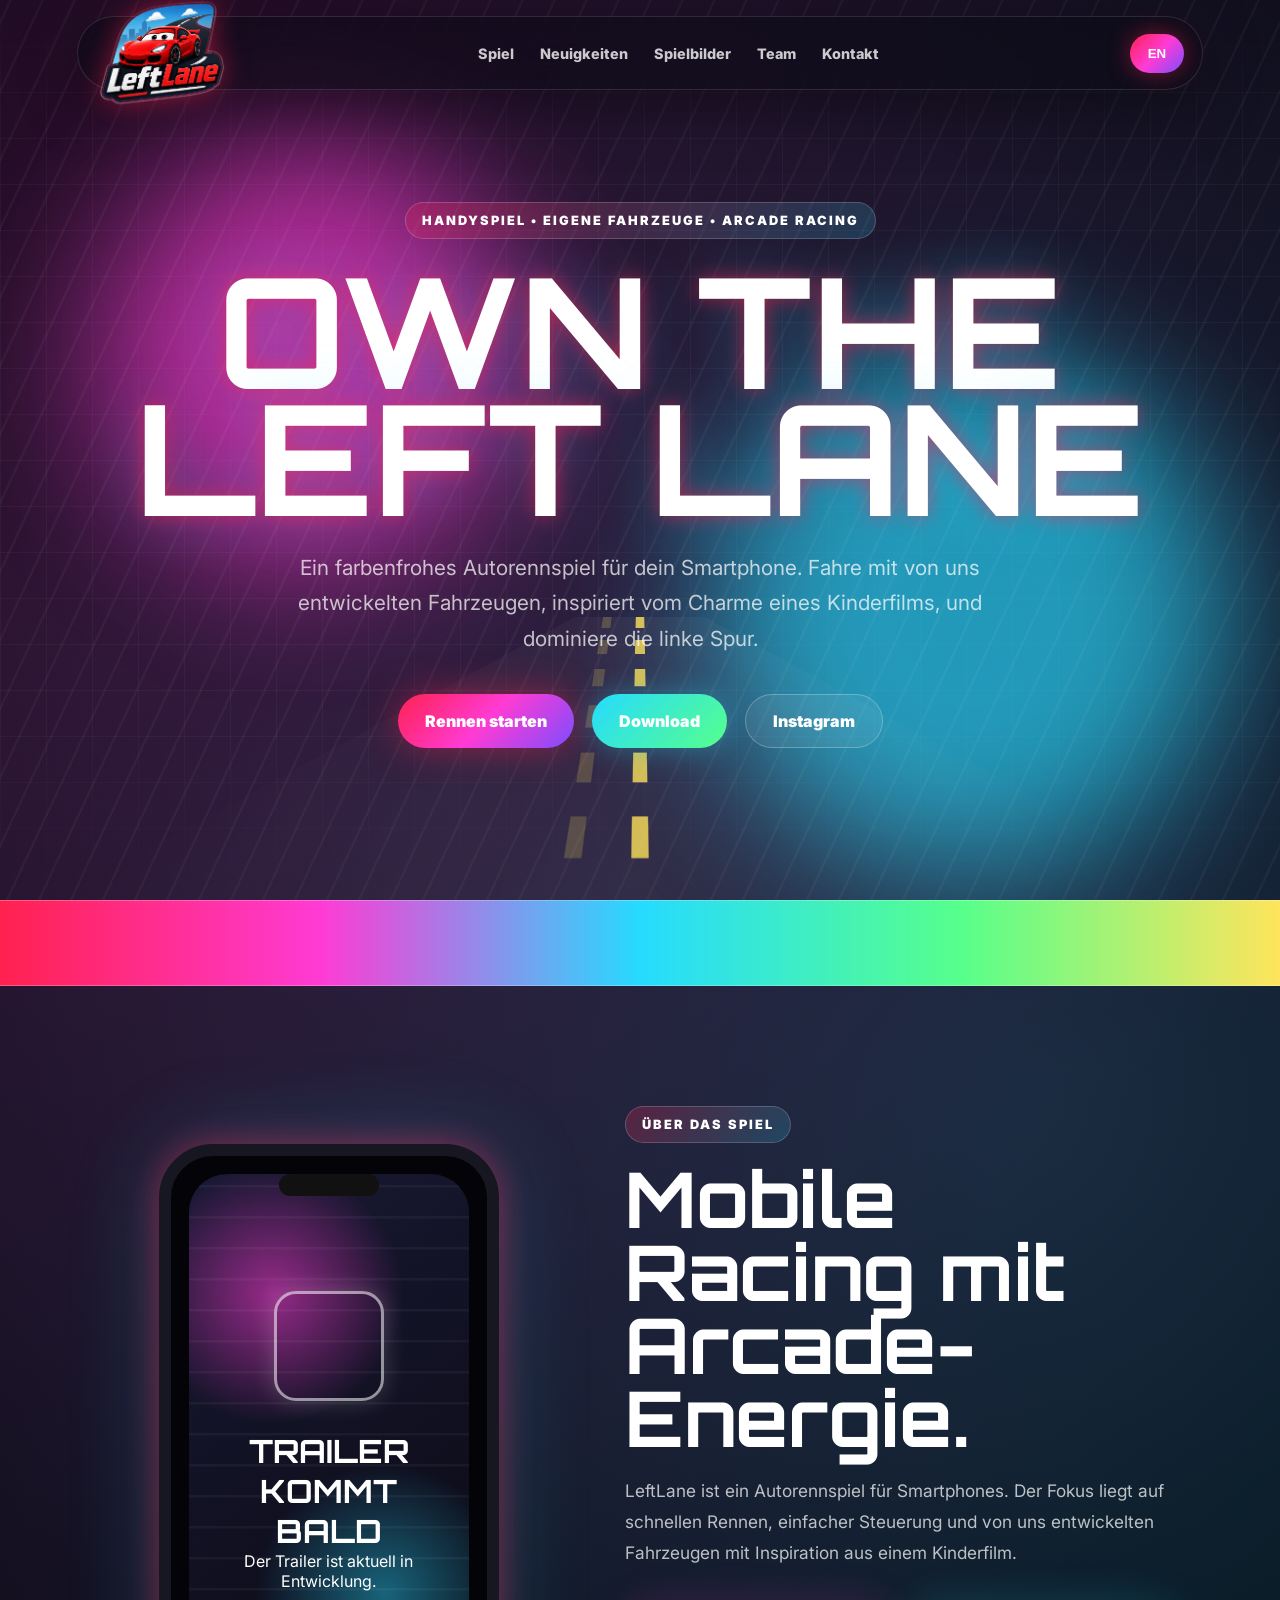
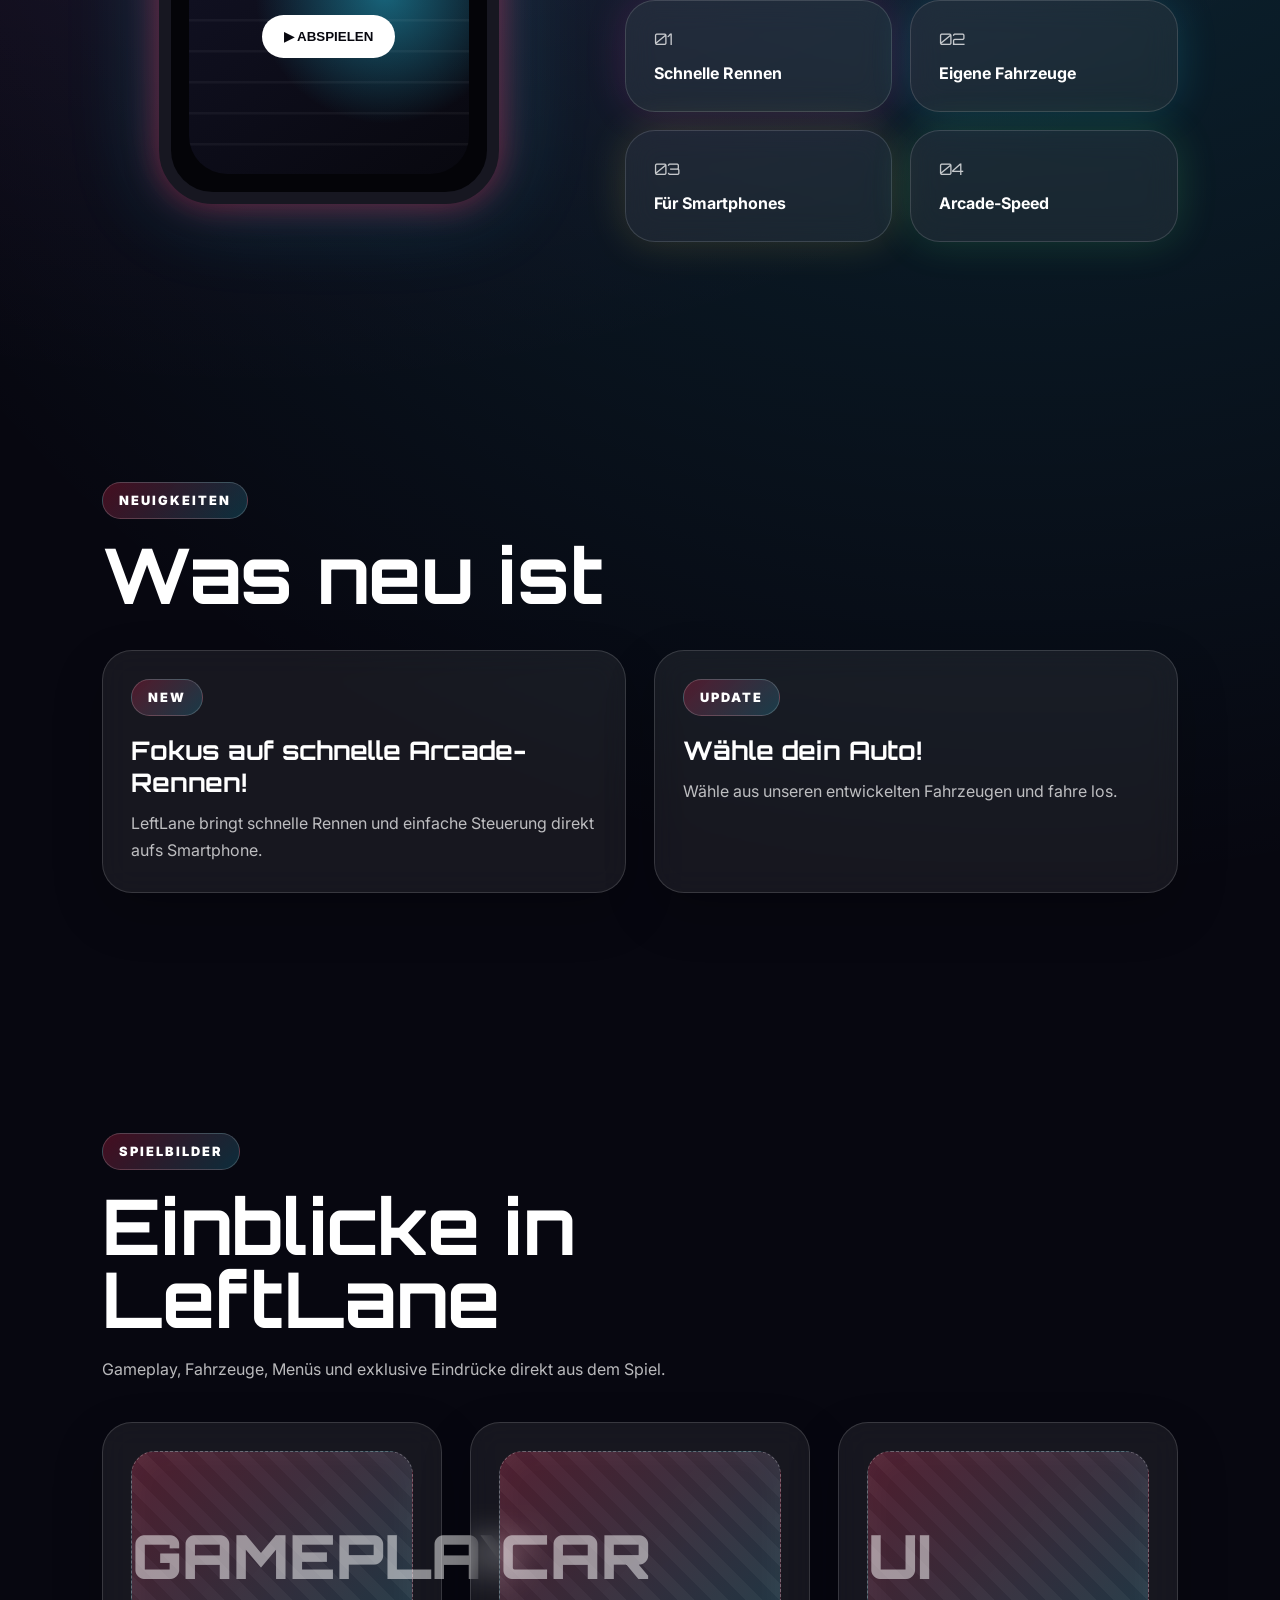
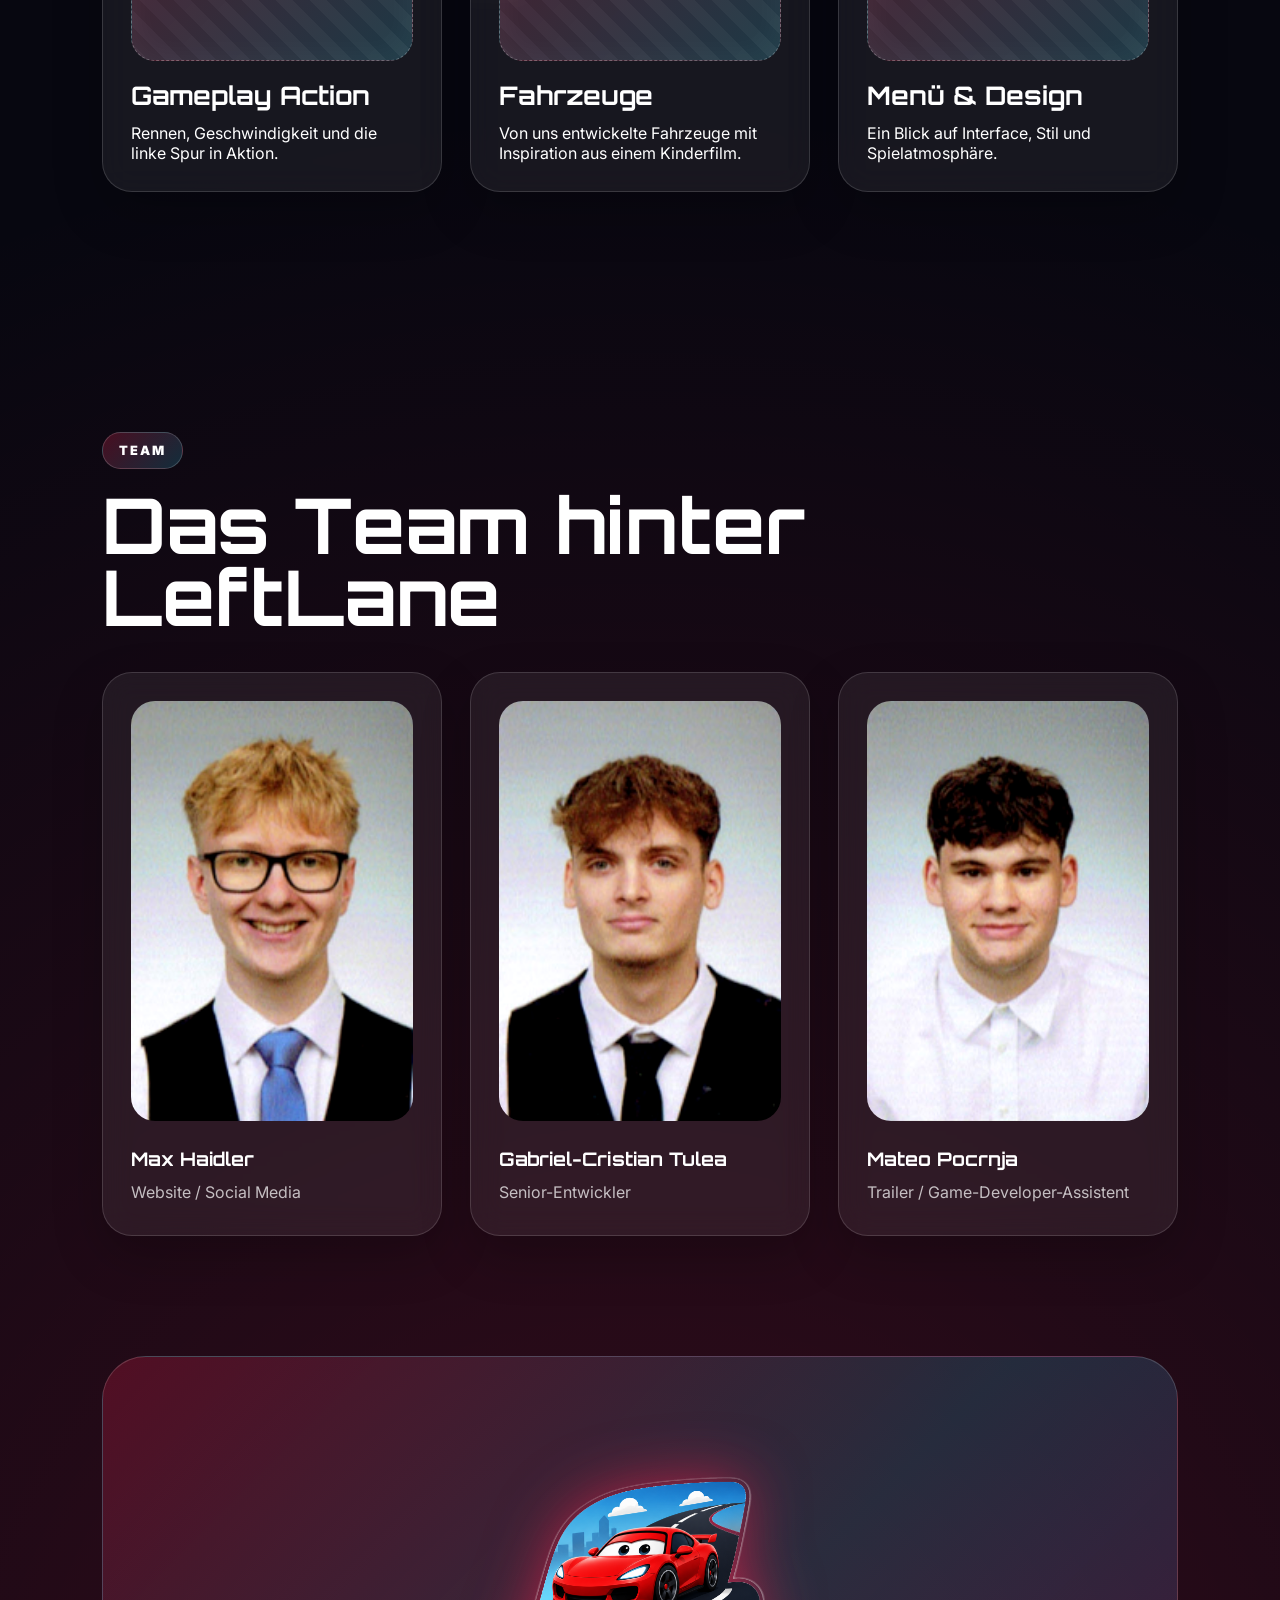
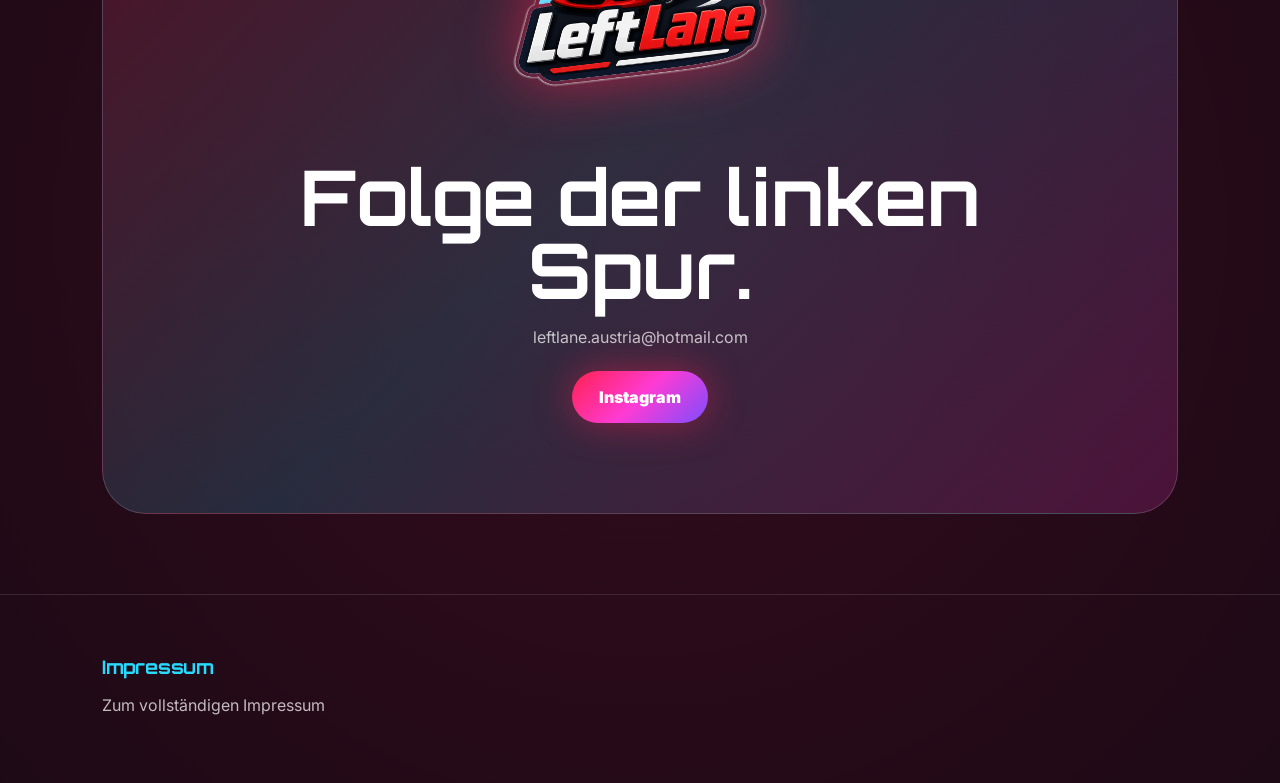
==== commit 52a57138: "ddww" ====
--- a/index.html
+++ b/index.html
@@ -13,7 +13,7 @@
 
 <div id="loader">
   <img src="logo.png" alt="LeftLane Logo" class="loader-logo">
-  <p class="loader-small" data-de="Mobiles Mehrspieler-Rennspiel" data-en="Mobile Multiplayer Racing">Mobiles Mehrspieler-Rennspiel</p>
+  <p class="loader-small" data-de="Mobiles Rennspiel" data-en="Mobile Racing Game">Mobiles Rennspiel</p>
   <div class="loader-bar"><div></div></div>
 </div>
 
@@ -26,7 +26,7 @@
     <div class="nav-links">
       <a href="#game" data-de="Spiel" data-en="Game">Spiel</a>
       <a href="#news" data-de="Neuigkeiten" data-en="News">Neuigkeiten</a>
-      <a href="#devlog" data-de="Entwicklung" data-en="Devlog">Entwicklung</a>
+      <a href="#gallery" data-de="Spielbilder" data-en="Game Images">Spielbilder</a>
       <a href="#team" data-de="Team" data-en="Team">Team</a>
       <a href="#contact" data-de="Kontakt" data-en="Contact">Kontakt</a>
     </div>
@@ -46,10 +46,10 @@
     </div>
 
     <div class="hero-content reveal">
-      <div class="pill" data-de="Handyspiel • Online Mehrspieler • Custom Cars" data-en="Mobile Game • Online Multiplayer • Custom Cars">Handyspiel • Online Mehrspieler • Custom Cars</div>
+      <div class="pill" data-de="Handyspiel • Eigene Fahrzeuge • Arcade Racing" data-en="Mobile Game • Self-Made Cars • Arcade Racing">Handyspiel • Eigene Fahrzeuge • Arcade Racing</div>
       <h1 data-de="OWN THE<br>LEFT LANE" data-en="OWN THE<br>LEFT LANE">OWN THE<br>LEFT LANE</h1>
-      <p data-de="Ein farbenfrohes Online-Autorennspiel für dein Smartphone. Fahre gegen Freunde, style dein Auto und dominiere die linke Spur." data-en="A colorful online racing game for your smartphone. Race your friends, style your car and dominate the left lane.">
-        Ein farbenfrohes Online-Autorennspiel für dein Smartphone. Fahre gegen Freunde, style dein Auto und dominiere die linke Spur.
+      <p data-de="Ein farbenfrohes Autorennspiel für dein Smartphone. Fahre mit von uns entwickelten Fahrzeugen, inspiriert vom Charme eines Kinderfilms, und dominiere die linke Spur." data-en="A colorful racing game for your smartphone. Choose your self-made car and dominate the left lane.">
+        Ein farbenfrohes Autorennspiel für dein Smartphone. Fahre mit von uns entwickelten Fahrzeugen, inspiriert vom Charme eines Kinderfilms, und dominiere die linke Spur.
       </p>
       <div class="hero-actions">
         <a class="btn primary" href="#game" data-de="Rennen starten" data-en="Start Racing">Rennen starten</a>
@@ -63,12 +63,12 @@
   <section class="arcade-strip" aria-label="LeftLane Highlights">
     <div class="arcade-track">
       <span data-de="KEINE BREMSEN" data-en="NO BRAKES">KEINE BREMSEN</span>
-      <span data-de="INDIVIDUALISIEREN" data-en="CUSTOMIZE">INDIVIDUALISIEREN</span>
-      <span data-de="ONLINE-RENNEN" data-en="ONLINE RACES">ONLINE-RENNEN</span>
+      <span data-de="AUTO WÄHLEN" data-en="CHOOSE CAR">AUTO WÄHLEN</span>
+      <span data-de="ARCADE-RENNEN" data-en="ARCADE RACES">ARCADE-RENNEN</span>
       <span>LEFTLANE</span>
       <span data-de="KEINE BREMSEN" data-en="NO BRAKES">KEINE BREMSEN</span>
-      <span data-de="INDIVIDUALISIEREN" data-en="CUSTOMIZE">INDIVIDUALISIEREN</span>
-      <span data-de="ONLINE-RENNEN" data-en="ONLINE RACES">ONLINE-RENNEN</span>
+      <span data-de="AUTO WÄHLEN" data-en="CHOOSE CAR">AUTO WÄHLEN</span>
+      <span data-de="ARCADE-RENNEN" data-en="ARCADE RACES">ARCADE-RENNEN</span>
       <span>LEFTLANE</span>
     </div>
   </section>
@@ -87,13 +87,13 @@
     <div class="game-copy reveal">
       <span class="section-kicker" data-de="Über das Spiel" data-en="About the Game">Über das Spiel</span>
       <h2 data-de="Mobile Racing mit Arcade-Energie." data-en="Mobile racing with arcade energy.">Mobile Racing mit Arcade-Energie.</h2>
-      <p data-de="LeftLane ist ein Online-Mehrspieler-Autorennspiel für Smartphones. Der Fokus liegt auf schnellen Rennen, einfacher Steuerung, Auto-Individualisierung und Spaß mit Freunden." data-en="LeftLane is an online multiplayer racing game for smartphones. It focuses on fast races, simple controls, car customization and fun with friends.">
-        LeftLane ist ein Online-Mehrspieler-Autorennspiel für Smartphones. Der Fokus liegt auf schnellen Rennen, einfacher Steuerung, Auto-Individualisierung und Spaß mit Freunden.
+      <p data-de="LeftLane ist ein Autorennspiel für Smartphones. Der Fokus liegt auf schnellen Rennen, einfacher Steuerung und von uns entwickelten Fahrzeugen mit Inspiration aus einem Kinderfilm." data-en="LeftLane is a racing game for smartphones. It focuses on fast races, simple controls and self-made cars.">
+        LeftLane ist ein Autorennspiel für Smartphones. Der Fokus liegt auf schnellen Rennen, einfacher Steuerung und von uns entwickelten Fahrzeugen mit Inspiration aus einem Kinderfilm.
       </p>
 
       <div class="feature-grid">
-        <div class="feature-card pink"><span>01</span><b data-de="Online mit Freunden" data-en="Online with Friends">Online mit Freunden</b></div>
-        <div class="feature-card blue"><span>02</span><b data-de="Auto individualisieren" data-en="Customize Cars">Auto individualisieren</b></div>
+        <div class="feature-card pink"><span>01</span><b data-de="Schnelle Rennen" data-en="Fast Races">Schnelle Rennen</b></div>
+        <div class="feature-card blue"><span>02</span><b data-de="Eigene Fahrzeuge" data-en="Self-Made Cars">Eigene Fahrzeuge</b></div>
         <div class="feature-card yellow"><span>03</span><b data-de="Für Smartphones" data-en="Made for Mobile">Für Smartphones</b></div>
         <div class="feature-card green"><span>04</span><b data-de="Arcade-Speed" data-en="Arcade Speed">Arcade-Speed</b></div>
       </div>
@@ -109,29 +109,47 @@
     <div class="news-grid">
       <article class="news-card reveal">
         <div class="tag">NEW</div>
-        <h3 data-de="Jetzt auch online mit Freunden!" data-en="Now online with friends!">Jetzt auch online mit Freunden!</h3>
-        <p data-de="Der Multiplayer-Modus bringt LeftLane näher an echte Rennen mit Freunden." data-en="The multiplayer mode brings LeftLane closer to real races with friends.">Der Multiplayer-Modus bringt LeftLane näher an echte Rennen mit Freunden.</p>
+        <h3 data-de="Fokus auf schnelle Arcade-Rennen!" data-en="Focus on fast arcade races!">Fokus auf schnelle Arcade-Rennen!</h3>
+        <p data-de="LeftLane bringt schnelle Rennen und einfache Steuerung direkt aufs Smartphone." data-en="LeftLane brings fast races and simple controls directly to your smartphone.">LeftLane bringt schnelle Rennen und einfache Steuerung direkt aufs Smartphone.</p>
       </article>
 
       <article class="news-card reveal">
         <div class="tag">UPDATE</div>
-        <h3 data-de="Neu! Individualisiere dein Auto!" data-en="New! Customize your car!">Neu! Individualisiere dein Auto!</h3>
-        <p data-de="Neue Möglichkeiten, damit dein Auto nicht nur schnell, sondern auch einzigartig aussieht." data-en="New options so your car looks not only fast, but unique.">Neue Möglichkeiten, damit dein Auto nicht nur schnell, sondern auch einzigartig aussieht.</p>
+        <h3 data-de="Wähle dein Auto!" data-en="Choose your car!">Wähle dein Auto!</h3>
+        <p data-de="Wähle aus unseren entwickelten Fahrzeugen und fahre los." data-en="Choose your self-made car and start racing.">Wähle aus unseren entwickelten Fahrzeugen und fahre los.</p>
       </article>
     </div>
   </section>
 
-  <section id="devlog" class="devlog">
-    <div class="section-head reveal">
-      <span class="section-kicker" data-de="Entwicklungsstand" data-en="Patch Notes">Entwicklungsstand</span>
-      <h2 data-de="Entwicklungs-Updates" data-en="Development Updates">Entwicklungs-Updates</h2>
-    </div>
-    <div class="timeline">
-      <div class="patch reveal"><b>v0.5</b><p data-de="Multiplayer-Netzwerktests und Lobby-Flow verbessert." data-en="Improved multiplayer networking tests and lobby flow.">Multiplayer-Netzwerktests und Lobby-Flow verbessert.</p></div>
-      <div class="patch reveal"><b>v0.4</b><p data-de="Lenkung, Fahrgefühl und Geschwindigkeit überarbeitet." data-en="Reworked steering, driving feel and speed.">Lenkung, Fahrgefühl und Geschwindigkeit überarbeitet.</p></div>
-      <div class="patch reveal"><b>v0.3</b><p data-de="Erste Auto-Customization vorbereitet." data-en="Prepared first car customization features.">Erste Auto-Customization vorbereitet.</p></div>
-    </div>
-  </section>
+  
+<section id="gallery" class="gallery-section">
+<div class="section-head reveal">
+<span class="section-kicker" data-de="Spielbilder" data-en="Game Images">Spielbilder</span>
+<h2 data-de="Einblicke in LeftLane" data-en="Inside LeftLane">Einblicke in LeftLane</h2>
+<p data-de="Gameplay, Fahrzeuge, Menüs und exklusive Eindrücke direkt aus dem Spiel." data-en="Gameplay, vehicles, menus and exclusive insights directly from the game.">Gameplay, Fahrzeuge, Menüs und exklusive Eindrücke direkt aus dem Spiel.</p>
+</div>
+<div class="gallery-grid">
+<article class="gallery-card reveal">
+<img src="images/gameplay-1.jpg" alt="Gameplay Screenshot" onerror="this.style.display='none'; this.parentNode.querySelector('.gallery-placeholder').style.display='flex';">
+<div class="gallery-placeholder" style="display:none;">GAMEPLAY</div>
+<h3>Gameplay Action</h3>
+<p>Rennen, Geschwindigkeit und die linke Spur in Aktion.</p>
+</article>
+<article class="gallery-card reveal">
+<img src="images/car-1.jpg" alt="Fahrzeug Screenshot" onerror="this.style.display='none'; this.parentNode.querySelector('.gallery-placeholder').style.display='flex';">
+<div class="gallery-placeholder" style="display:none;">CAR</div>
+<h3>Fahrzeuge</h3>
+<p>Von uns entwickelte Fahrzeuge mit Inspiration aus einem Kinderfilm.</p>
+</article>
+<article class="gallery-card reveal">
+<img src="images/ui-1.jpg" alt="UI Screenshot" onerror="this.style.display='none'; this.parentNode.querySelector('.gallery-placeholder').style.display='flex';">
+<div class="gallery-placeholder" style="display:none;">UI</div>
+<h3>Menü & Design</h3>
+<p>Ein Blick auf Interface, Stil und Spielatmosphäre.</p>
+</article>
+</div>
+</section>
+
 
   <section id="team" class="team-section">
     <div class="section-head reveal">
@@ -169,29 +187,8 @@
 <footer id="impressum">
   <div class="footer-grid">
     <div>
-      <h3 data-de="Impressum" data-en="Legal Notice">Impressum</h3>
-      <p><strong>LeftLane</strong></p>
-      <p data-de="Mobiles Rennspiel-Projekt" data-en="Mobile racing game project">Mobiles Rennspiel-Projekt</p>
-      <p>Dr.-Karl-Renner-Ring 40</p>
-      <p>8940 Liezen, Österreich</p>
-    </div>
-
-    <div>
-      <h4 data-de="Kontakt" data-en="Contact">Kontakt</h4>
-      <p><a href="mailto:leftlane.austria@hotmail.com">leftlane.austria@hotmail.com</a></p>
-      <p><a href="https://www.instagram.com/leftlane.austria/" target="_blank" rel="noopener">Instagram: @leftlane.austria</a></p>
-    </div>
-
-    <div>
-      <h4 data-de="Verantwortlich für den Inhalt" data-en="Responsible for content">Verantwortlich für den Inhalt</h4>
-      <p>Max Haidler</p>
-      <p data-de="Website / Social Media" data-en="Website / Social Media">Website / Social Media</p>
-    </div>
-
-    <div>
-      <h4 data-de="Projekt & Haftung" data-en="Project & Liability">Projekt & Haftung</h4>
-      <p data-de="LeftLane ist ein unabhängiges Spieleprojekt. Inhalte dieser Website werden sorgfältig erstellt, dennoch übernehmen wir keine Gewähr für Vollständigkeit, Richtigkeit und Aktualität." data-en="LeftLane is an independent game project. The content on this website is created with care, but we do not guarantee completeness, accuracy or timeliness.">LeftLane ist ein unabhängiges Spieleprojekt. Inhalte dieser Website werden sorgfältig erstellt, dennoch übernehmen wir keine Gewähr für Vollständigkeit, Richtigkeit und Aktualität.</p>
-      <p data-de="Für externe Links sind ausschließlich deren Betreiber verantwortlich." data-en="External links are the sole responsibility of their respective operators.">Für externe Links sind ausschließlich deren Betreiber verantwortlich.</p>
+      <h3><a href="impressum.html" data-de="Impressum" data-en="Legal Notice">Impressum</a></h3>
+      <p data-de="Zum vollständigen Impressum" data-en="View full legal notice">Zum vollständigen Impressum</p>
     </div>
   </div>
 </footer>
--- a/style.css
+++ b/style.css
@@ -198,7 +198,7 @@
   from{transform:translateX(0)}
   to{transform:translateX(calc(-100% - 100vw))}
 }
-.game-section,.news-section,.devlog,.team-section,.contact-section{padding:120px 8%}
+.game-section,.news-section,.gallery-section,.devlog,.team-section,.contact-section{padding:120px 8%}
 .game-section{
   display:grid;grid-template-columns:.9fr 1.1fr;gap:70px;align-items:center;
 }
@@ -230,7 +230,7 @@
 }
 .game-copy p{color:var(--muted);line-height:1.8;font-size:1.08rem;max-width:720px}
 .feature-grid{display:grid;grid-template-columns:repeat(2,minmax(0,1fr));gap:18px;margin-top:32px}
-.feature-card,.news-card,.patch,.team-card{
+.feature-card,.news-card,.gallery-card,.patch,.team-card{
   border-radius:30px;padding:28px;
   background:rgba(255,255,255,.065);
   border:1px solid rgba(255,255,255,.14);
@@ -238,12 +238,32 @@
   box-shadow:0 20px 50px rgba(0,0,0,.22);
   transition:.25s;
 }
-.feature-card:hover,.news-card:hover,.patch:hover,.team-card:hover{transform:translateY(-8px) rotate(-1deg)}
+.feature-card:hover,.news-card:hover,.gallery-card:hover,.patch:hover,.team-card:hover{transform:translateY(-8px) rotate(-1deg)}
 .feature-card span{display:block;font-family:Orbitron;margin-bottom:14px;opacity:.75}
 .pink{box-shadow:0 0 40px rgba(255,59,212,.16)}.blue{box-shadow:0 0 40px rgba(38,219,255,.16)}.yellow{box-shadow:0 0 40px rgba(255,228,92,.16)}.green{box-shadow:0 0 40px rgba(86,255,139,.16)}
-.news-grid,.team-grid{display:grid;grid-template-columns:repeat(auto-fit,minmax(250px,1fr));gap:28px;margin-top:38px}
-.news-card h3{font-family:Orbitron;font-size:1.6rem;margin:18px 0 12px}
-.news-card p,.patch p,.team-card p{color:var(--muted);line-height:1.7}
+.news-grid,.team-grid,.gallery-grid{display:grid;grid-template-columns:repeat(auto-fit,minmax(250px,1fr));gap:28px;margin-top:38px}
+.news-card h3,.gallery-card h3{font-family:Orbitron;font-size:1.6rem;margin:18px 0 12px}
+.news-card p,.gallery-section .section-head p,.patch p,.team-card p{color:var(--muted);line-height:1.7}
+
+.gallery-section .section-head{max-width:850px}
+.gallery-grid{align-items:stretch}
+.gallery-card{text-align:left;min-height:320px}
+.gallery-placeholder{
+  height:210px;
+  border-radius:24px;
+  display:grid;
+  place-items:center;
+  font-family:Orbitron,sans-serif;
+  font-size:3.8rem;
+  font-weight:900;
+  color:rgba(255,255,255,.5);
+  background:
+    linear-gradient(135deg,rgba(255,33,79,.22),rgba(38,219,255,.16)),
+    repeating-linear-gradient(45deg,rgba(255,255,255,.06) 0 12px,rgba(255,255,255,.02) 12px 24px);
+  border:1px dashed rgba(255,255,255,.28);
+  box-shadow:inset 0 0 35px rgba(255,255,255,.05);
+}
+
 .timeline{display:grid;gap:20px;margin-top:36px}
 .patch{display:flex;gap:22px;align-items:center}
 .patch b{font-family:Orbitron;color:var(--yellow);font-size:1.35rem;min-width:70px}
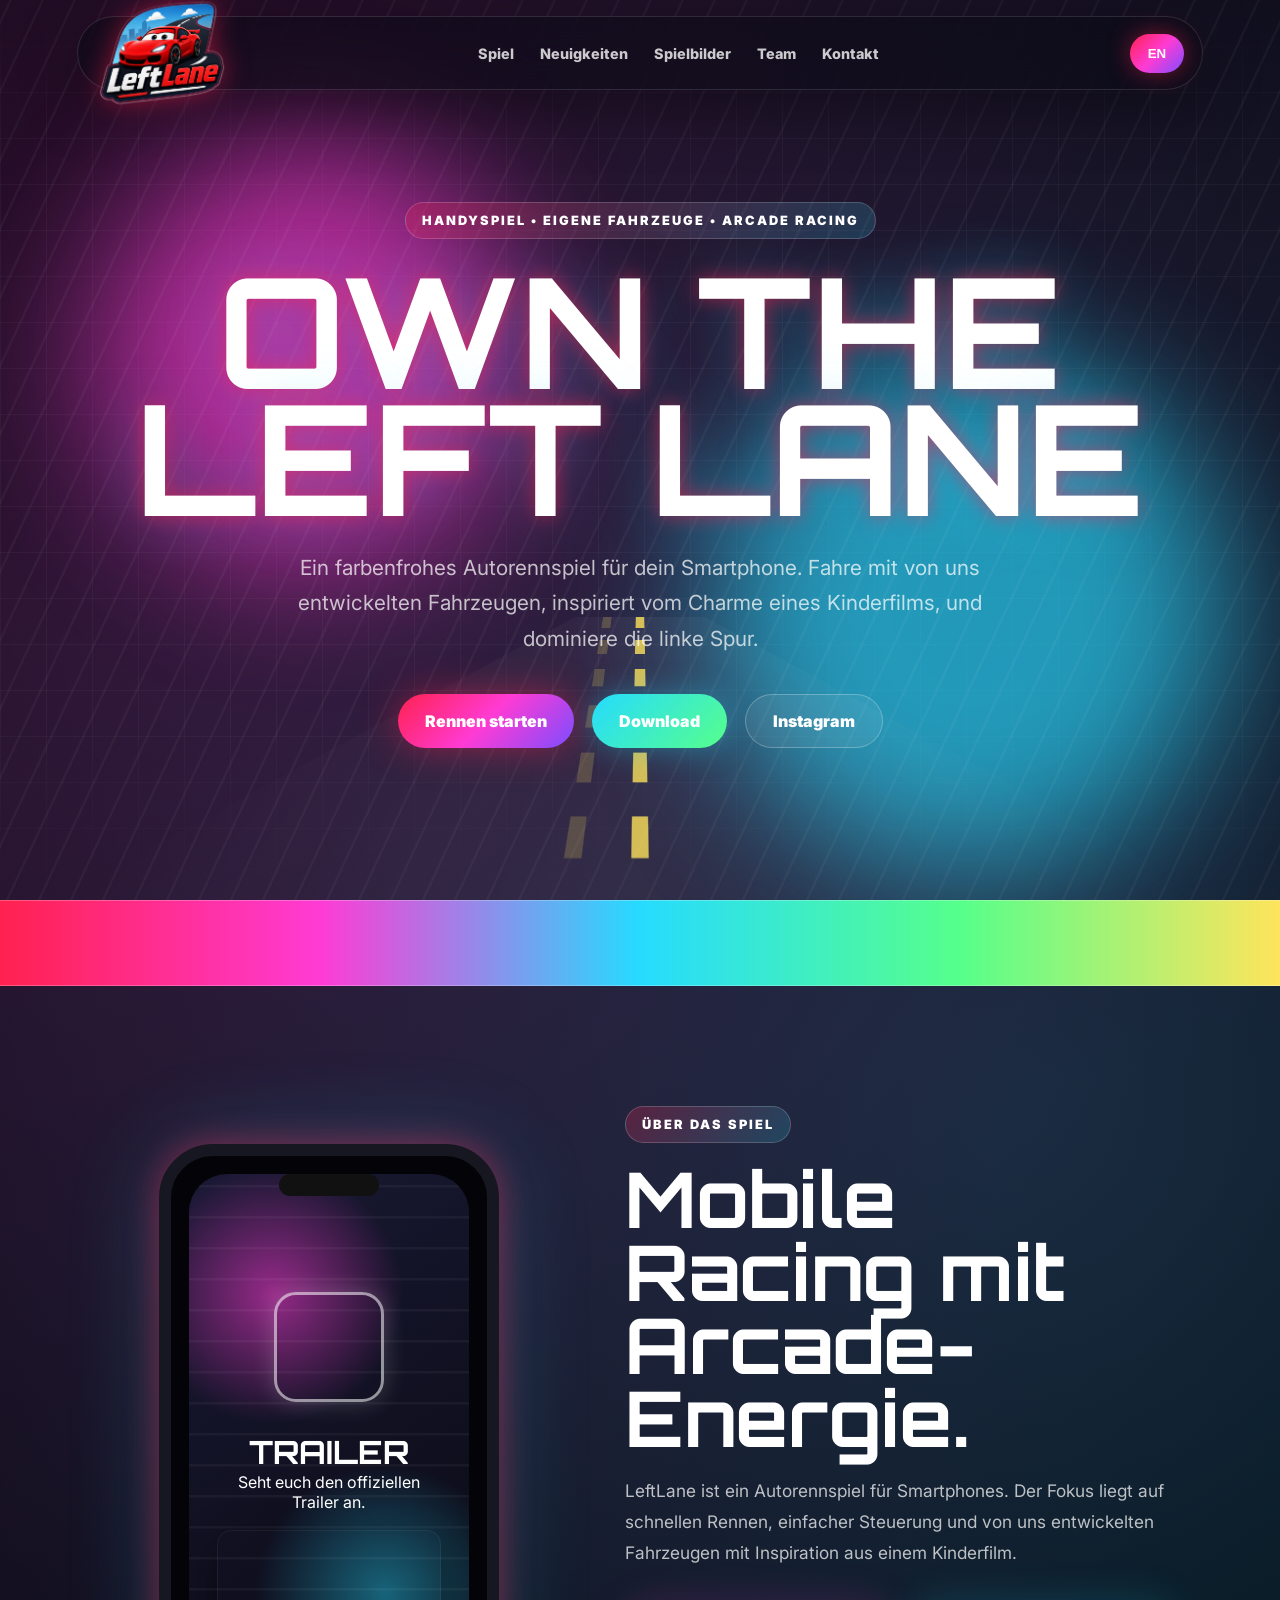
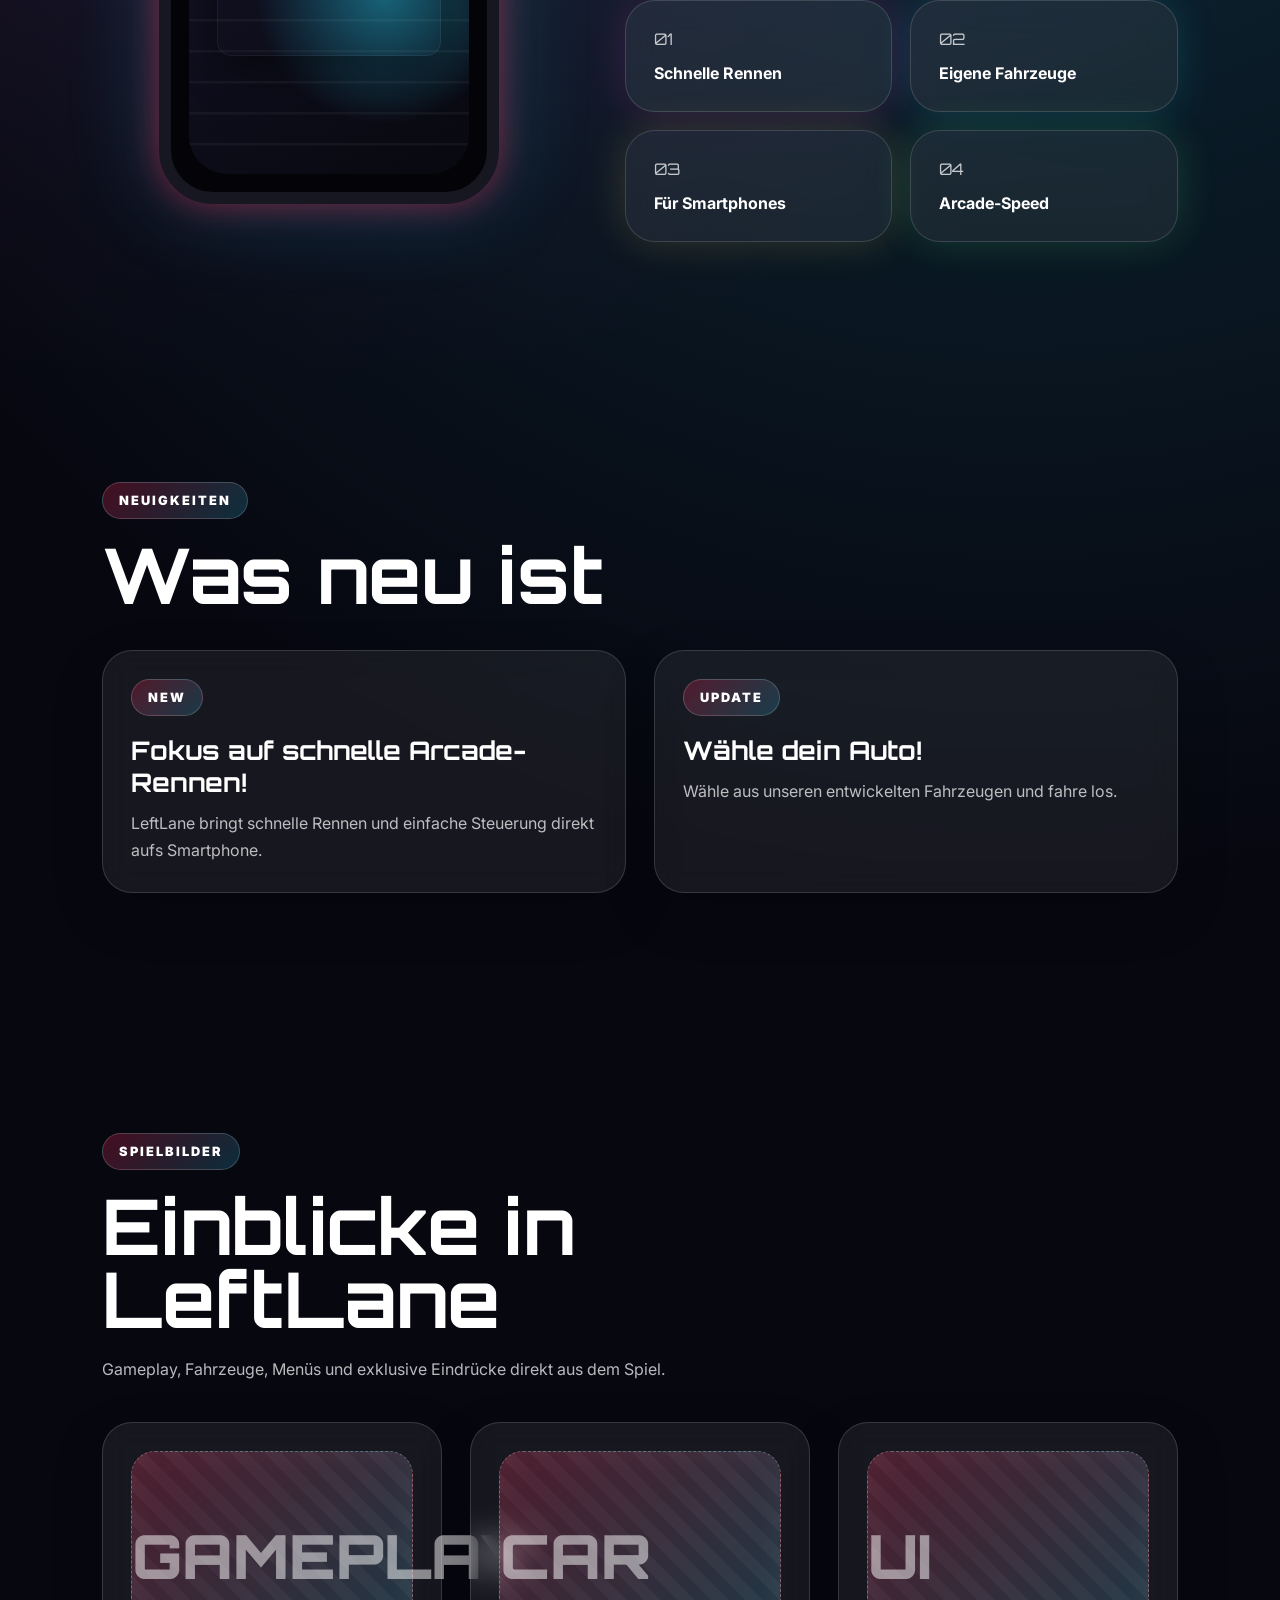
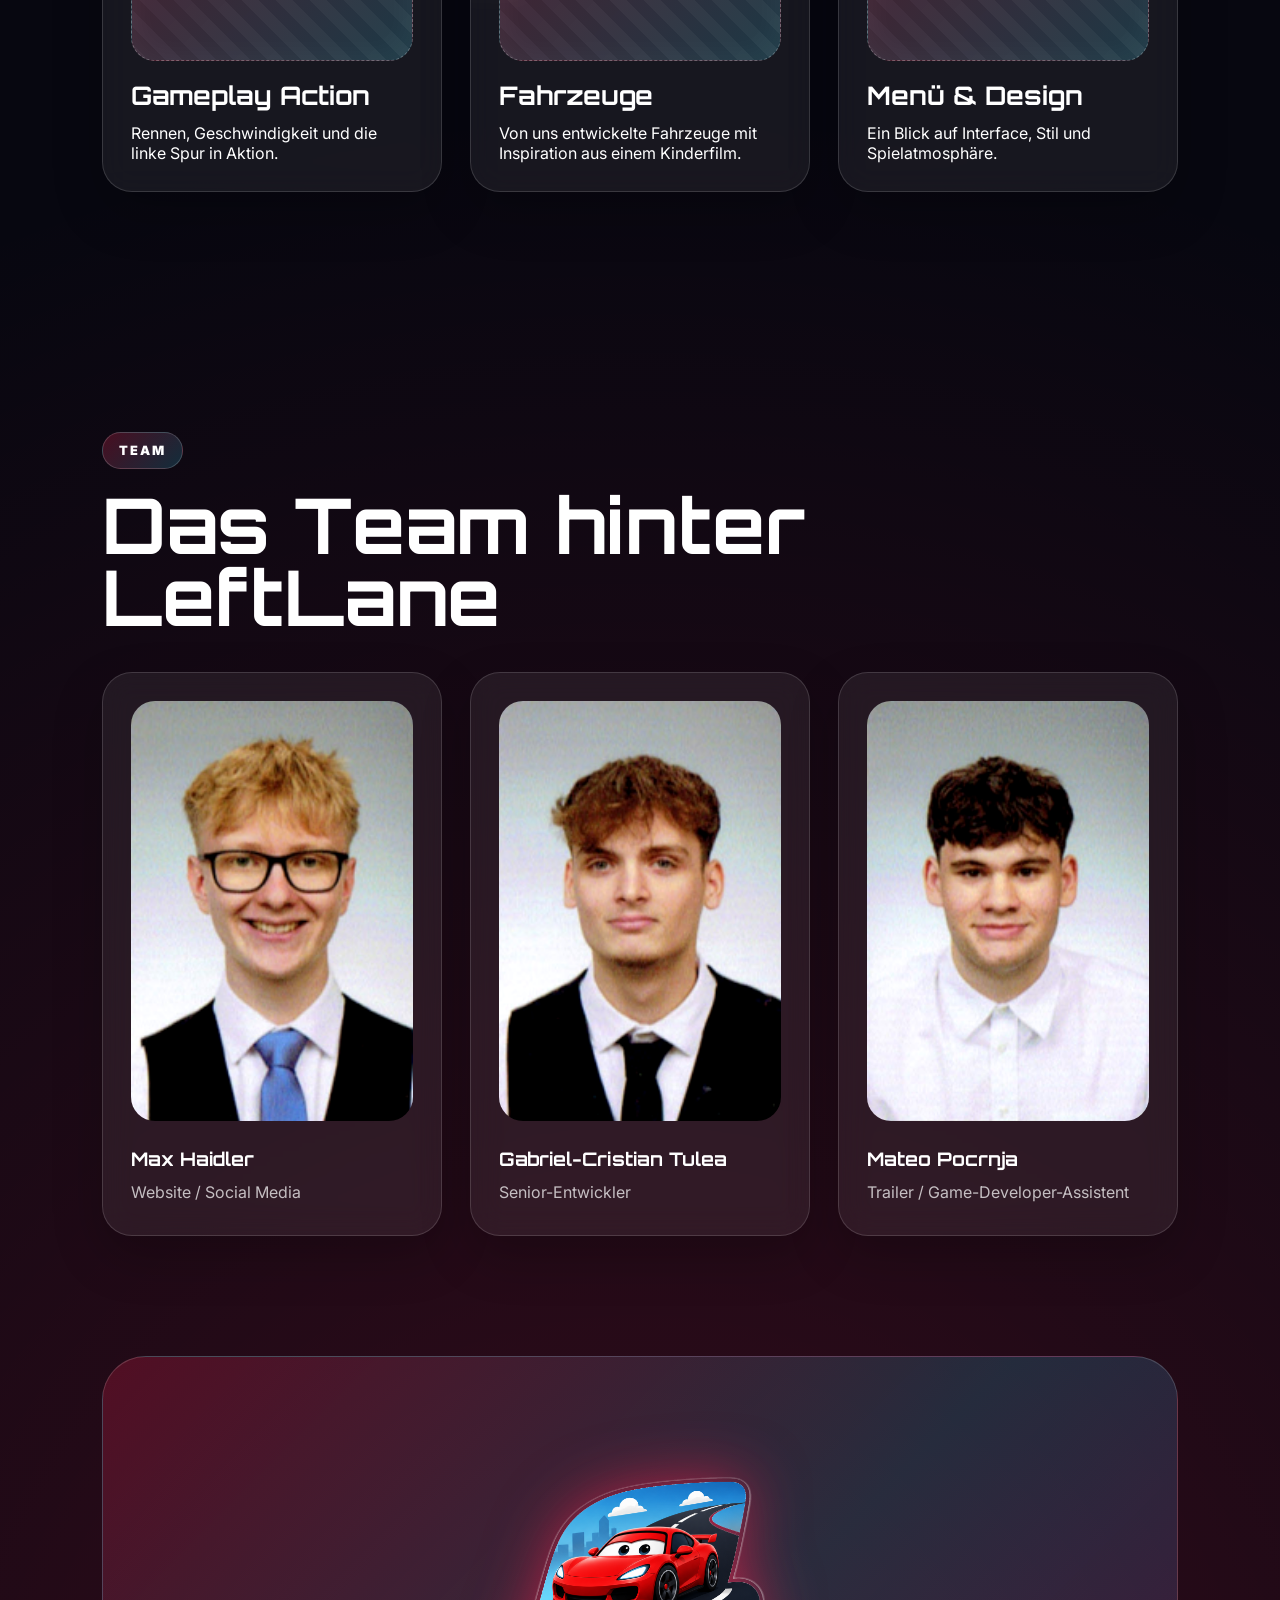
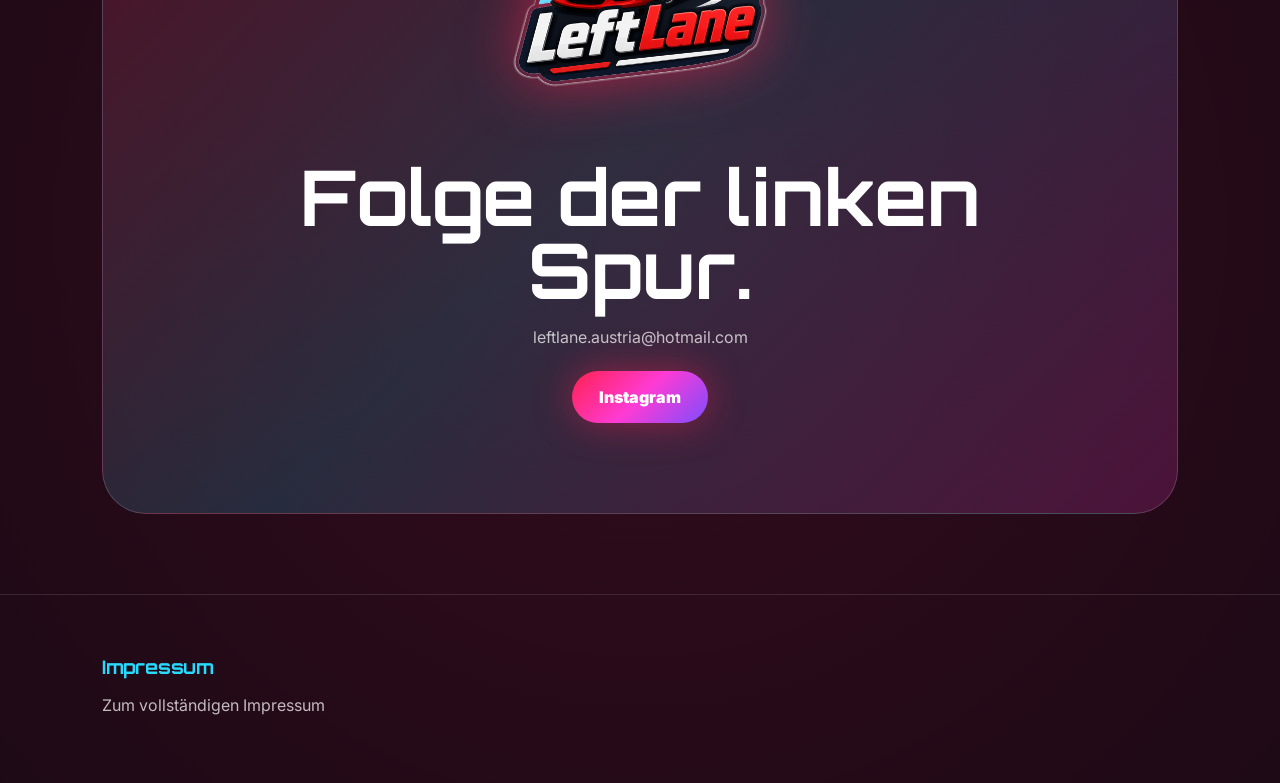
==== commit 3a314d24: "Video" ====
--- a/index.html
+++ b/index.html
@@ -1,4 +1,4 @@
-<!DOCTYPE html>
+﻿<!DOCTYPE html>
 <html lang="de">
 <head>
   <meta charset="UTF-8" />
@@ -78,9 +78,13 @@
       <div class="phone-notch"></div>
       <div class="phone-screen">
         <div class="mini-map"></div>
-        <h2 data-de="TRAILER<br>KOMMT BALD" data-en="TRAILER<br>COMING SOON">TRAILER<br>KOMMT BALD</h2>
-        <p data-de="Der Trailer ist aktuell in Entwicklung." data-en="The trailer is currently in development.">Der Trailer ist aktuell in Entwicklung.</p>
-        <button data-de="▶ ABSPIELEN" data-en="▶ PLAY">▶ ABSPIELEN</button>
+        <h2 data-de="TRAILER" data-en="TRAILER">TRAILER</h2>
+        <p data-de="Seht euch den offiziellen Trailer an." data-en="Watch the official trailer.">Seht euch den offiziellen Trailer an.</p>
+
+        <div class="video-wrapper">
+          <iframe src="https://www.youtube.com/embed/-vQetWceARI" title="LeftLane Trailer" frameborder="0" allow="accelerometer; autoplay; clipboard-write; encrypted-media; gyroscope; picture-in-picture" allowfullscreen></iframe>
+        </div>
+
       </div>
     </div>
 
--- a/style.css
+++ b/style.css
@@ -222,6 +222,9 @@
 .phone-screen h2{font-family:Orbitron;font-size:2rem;z-index:1}
 .phone-screen p,.phone-screen button{z-index:1}
 .phone-screen button{margin-top:24px;padding:14px 22px;border:0;border-radius:999px;background:white;color:#08080f;font-weight:900}
+
+.video-wrapper{width:100%;max-width:420px;aspect-ratio:16/9;border-radius:14px;overflow:hidden;margin-top:18px;box-shadow:0 14px 40px rgba(0,0,0,.45);border:1px solid rgba(255,255,255,.06)}
+.video-wrapper iframe{width:100%;height:100%;border:0;display:block}
 .game-copy h2,.section-head h2,.contact-section h2{
   font-family:Orbitron,sans-serif;
   font-size:clamp(2.4rem,6vw,5rem);
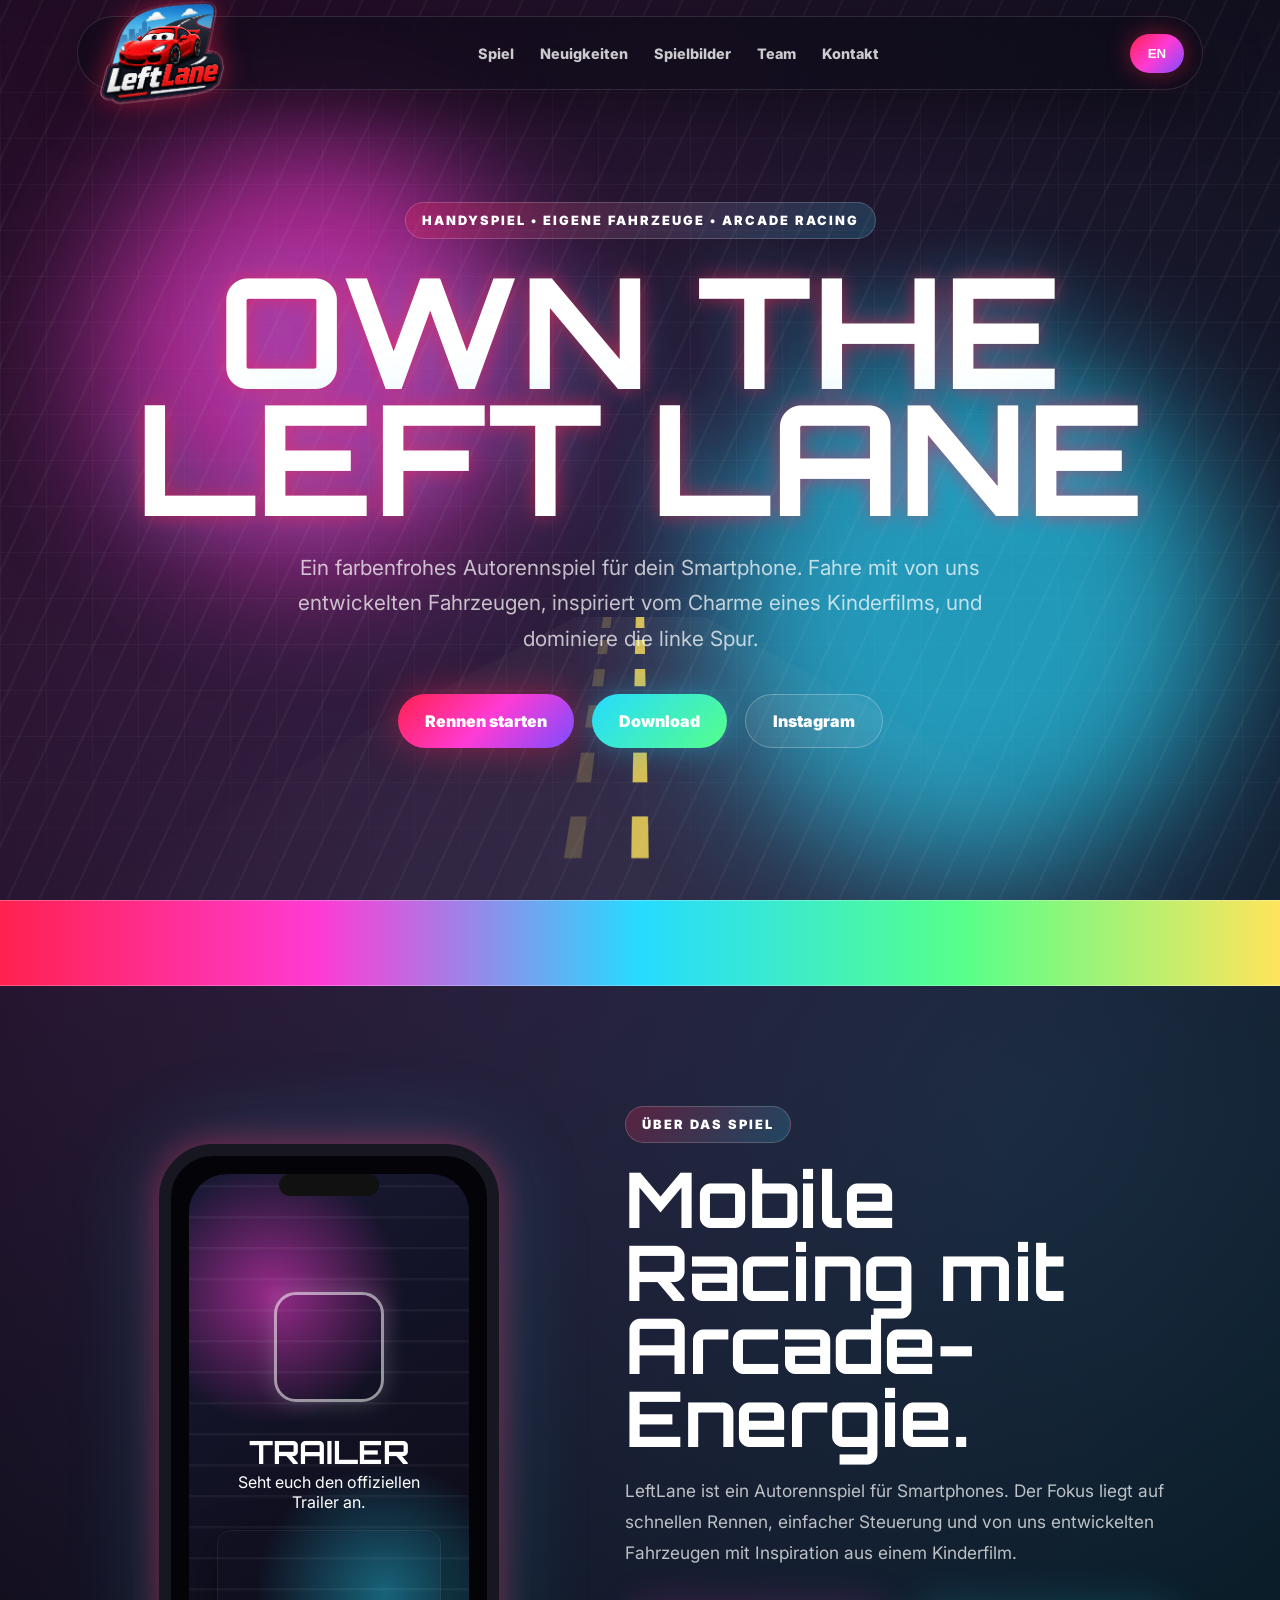
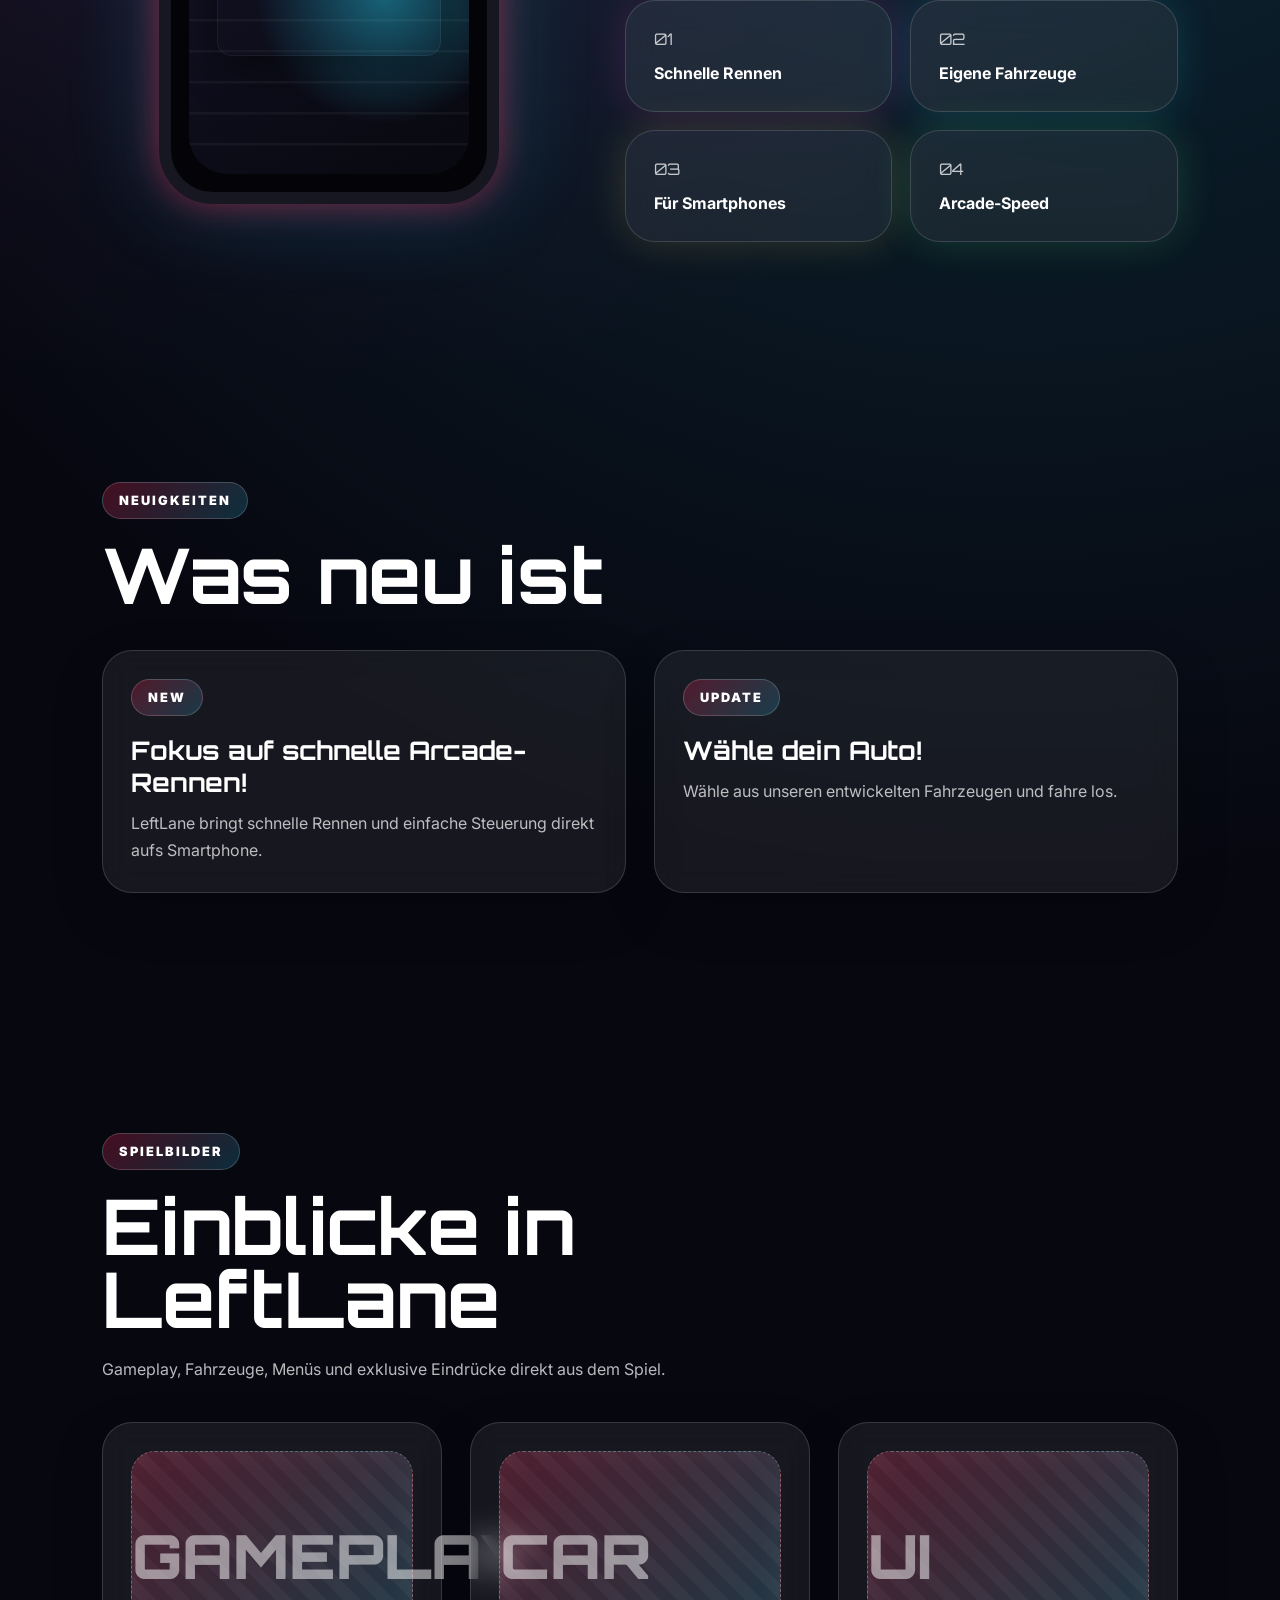
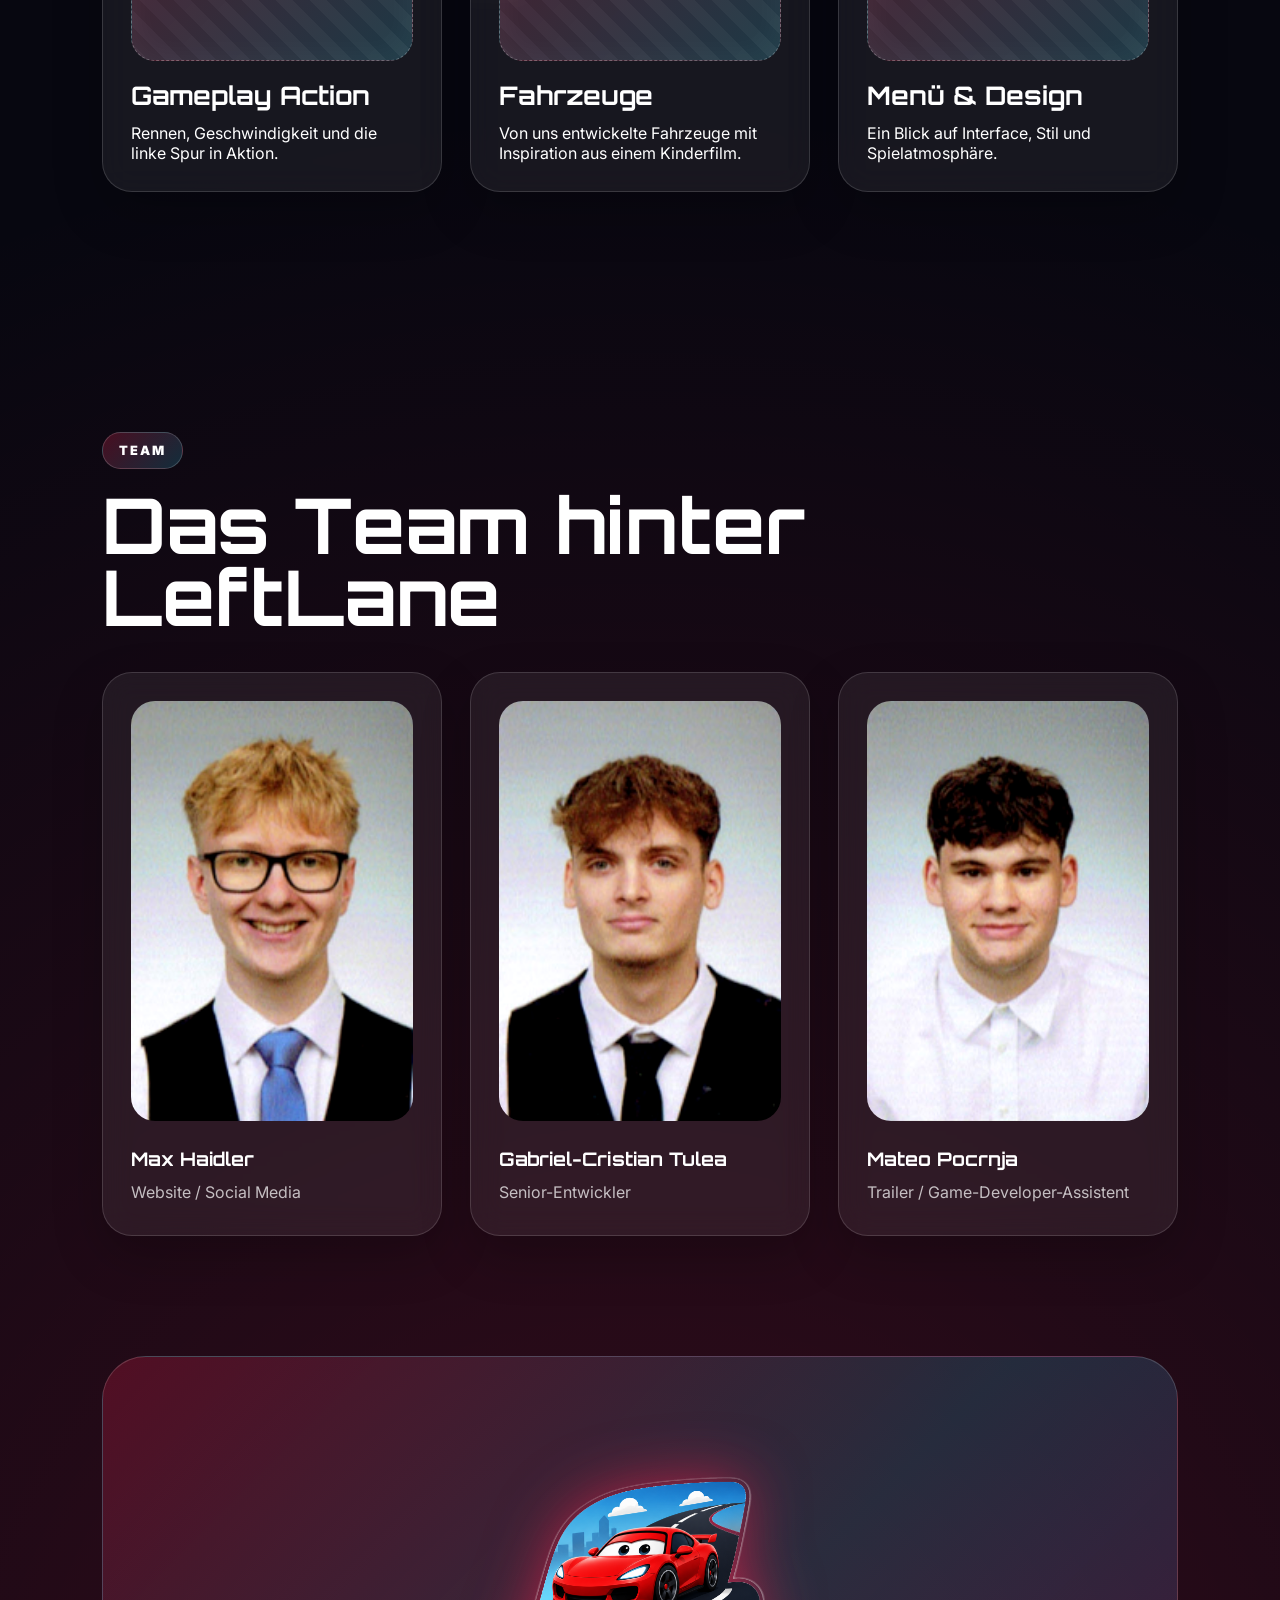
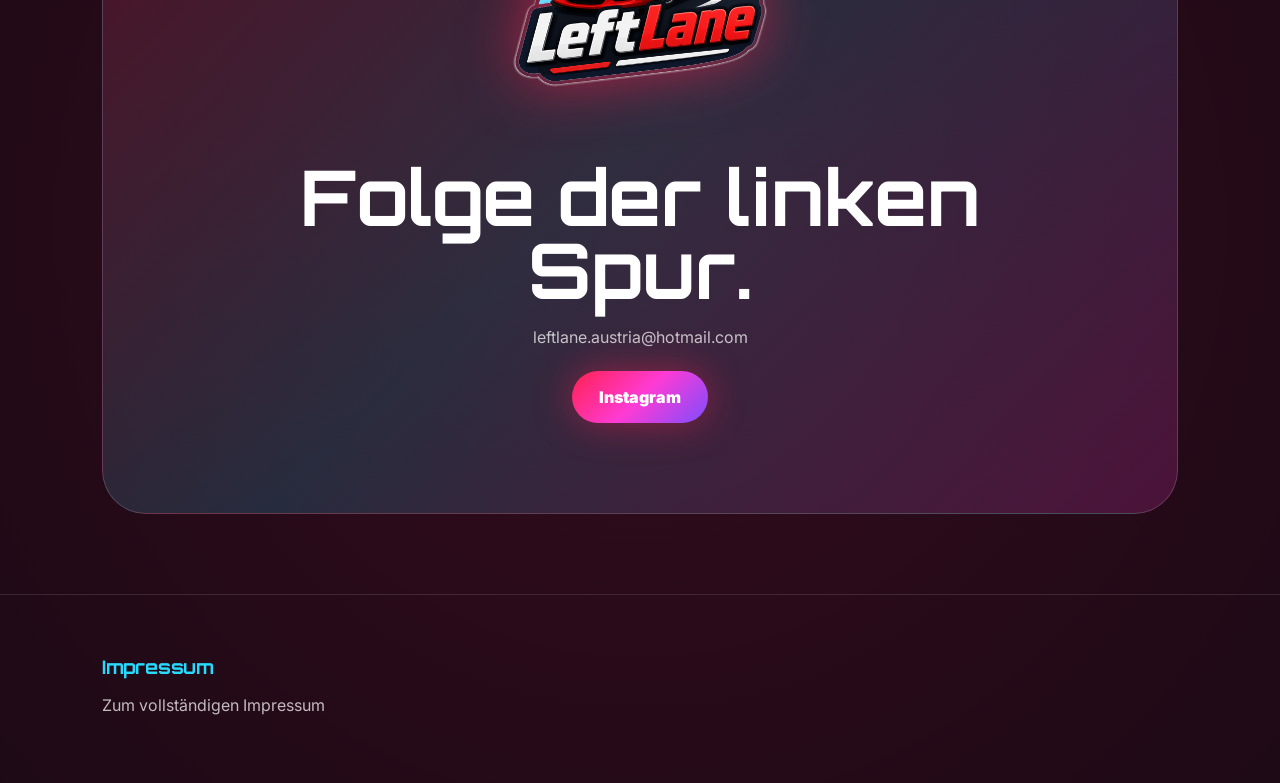
==== commit a13eaa1a: "wdwd" ====
--- a/index.html
+++ b/index.html
@@ -82,7 +82,7 @@
         <p data-de="Seht euch den offiziellen Trailer an." data-en="Watch the official trailer.">Seht euch den offiziellen Trailer an.</p>
 
         <div class="video-wrapper">
-          <iframe src="https://www.youtube.com/embed/-vQetWceARI" title="LeftLane Trailer" frameborder="0" allow="accelerometer; autoplay; clipboard-write; encrypted-media; gyroscope; picture-in-picture" allowfullscreen></iframe>
+          <iframe src="https://www.youtube.com/embed/-vQetWceARI" title="LeftLane Trailer" frameborder="0" allow="accelerometer; autoplay; clipboard-write; encrypted-media; gyroscope; picture-in-picture; web-share" referrerpolicy="strict-origin-when-cross-origin" allowfullscreen></iframe>
         </div>
 
       </div>
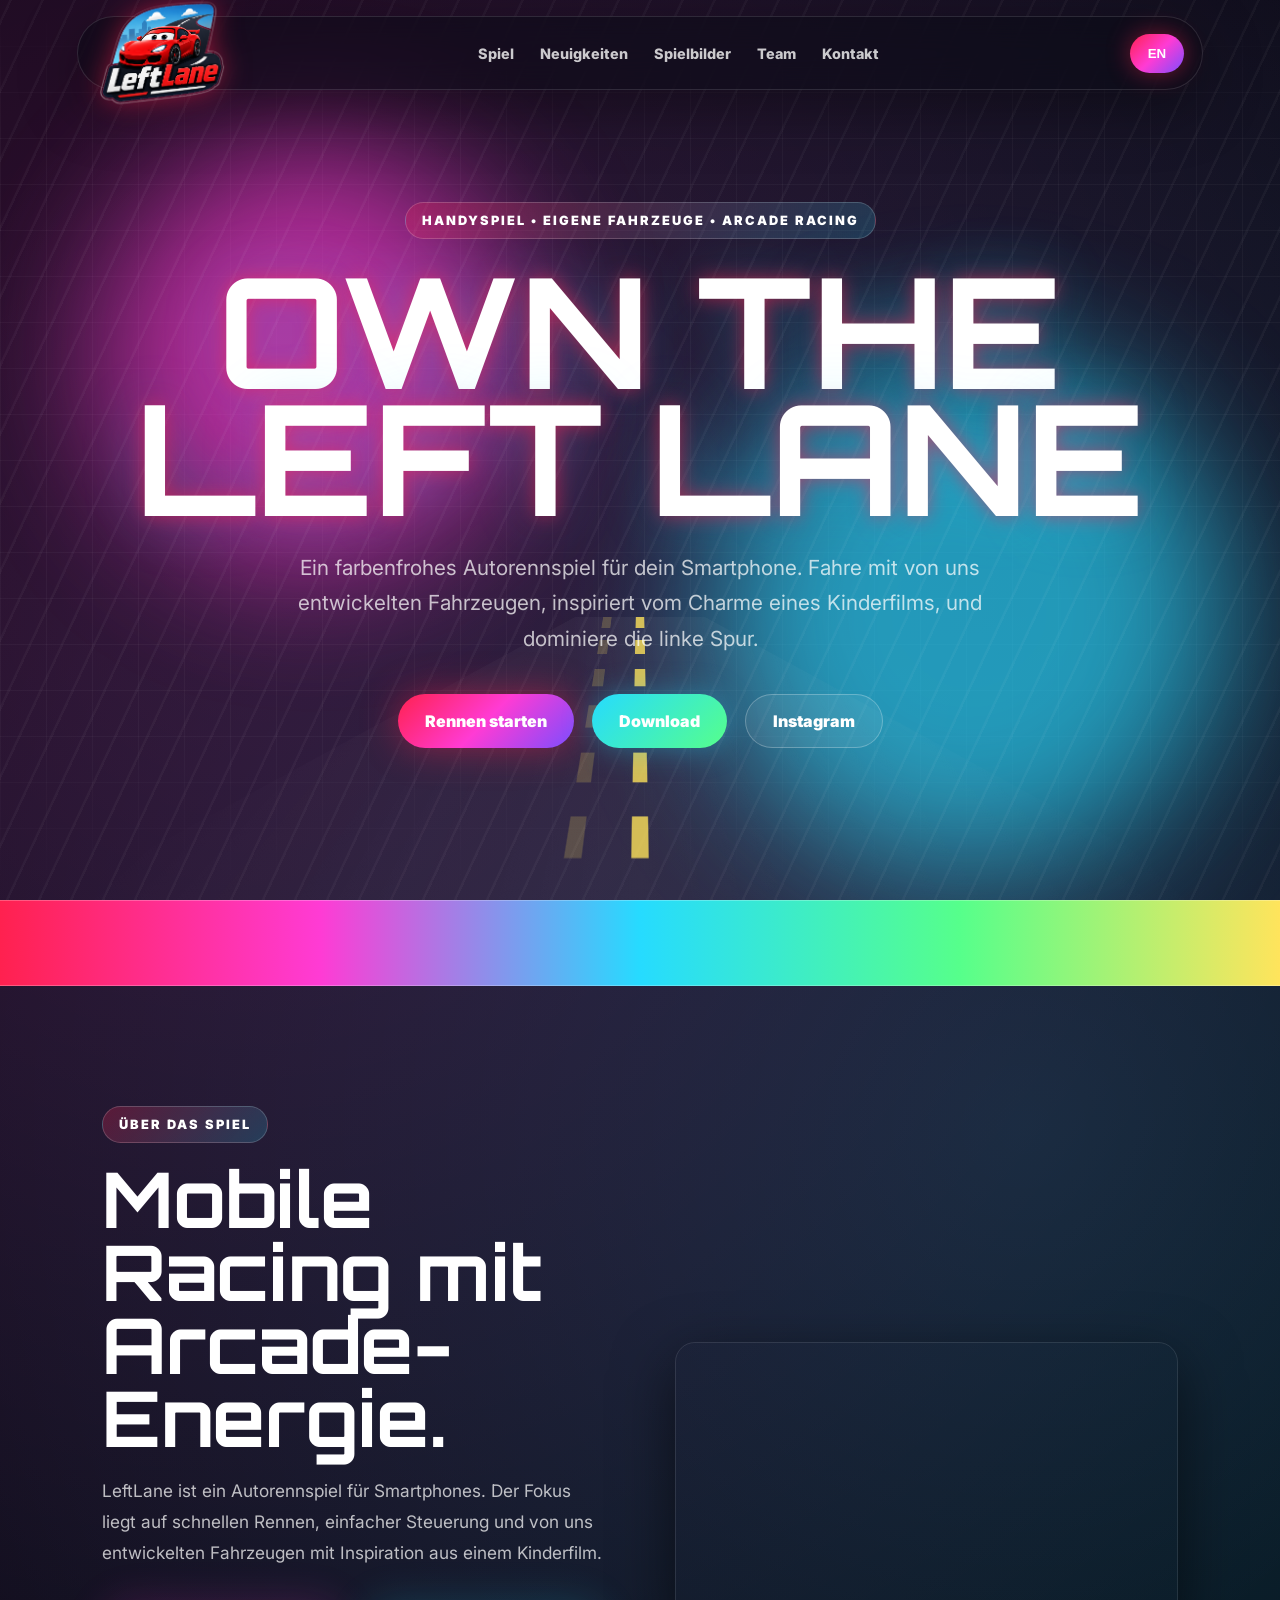
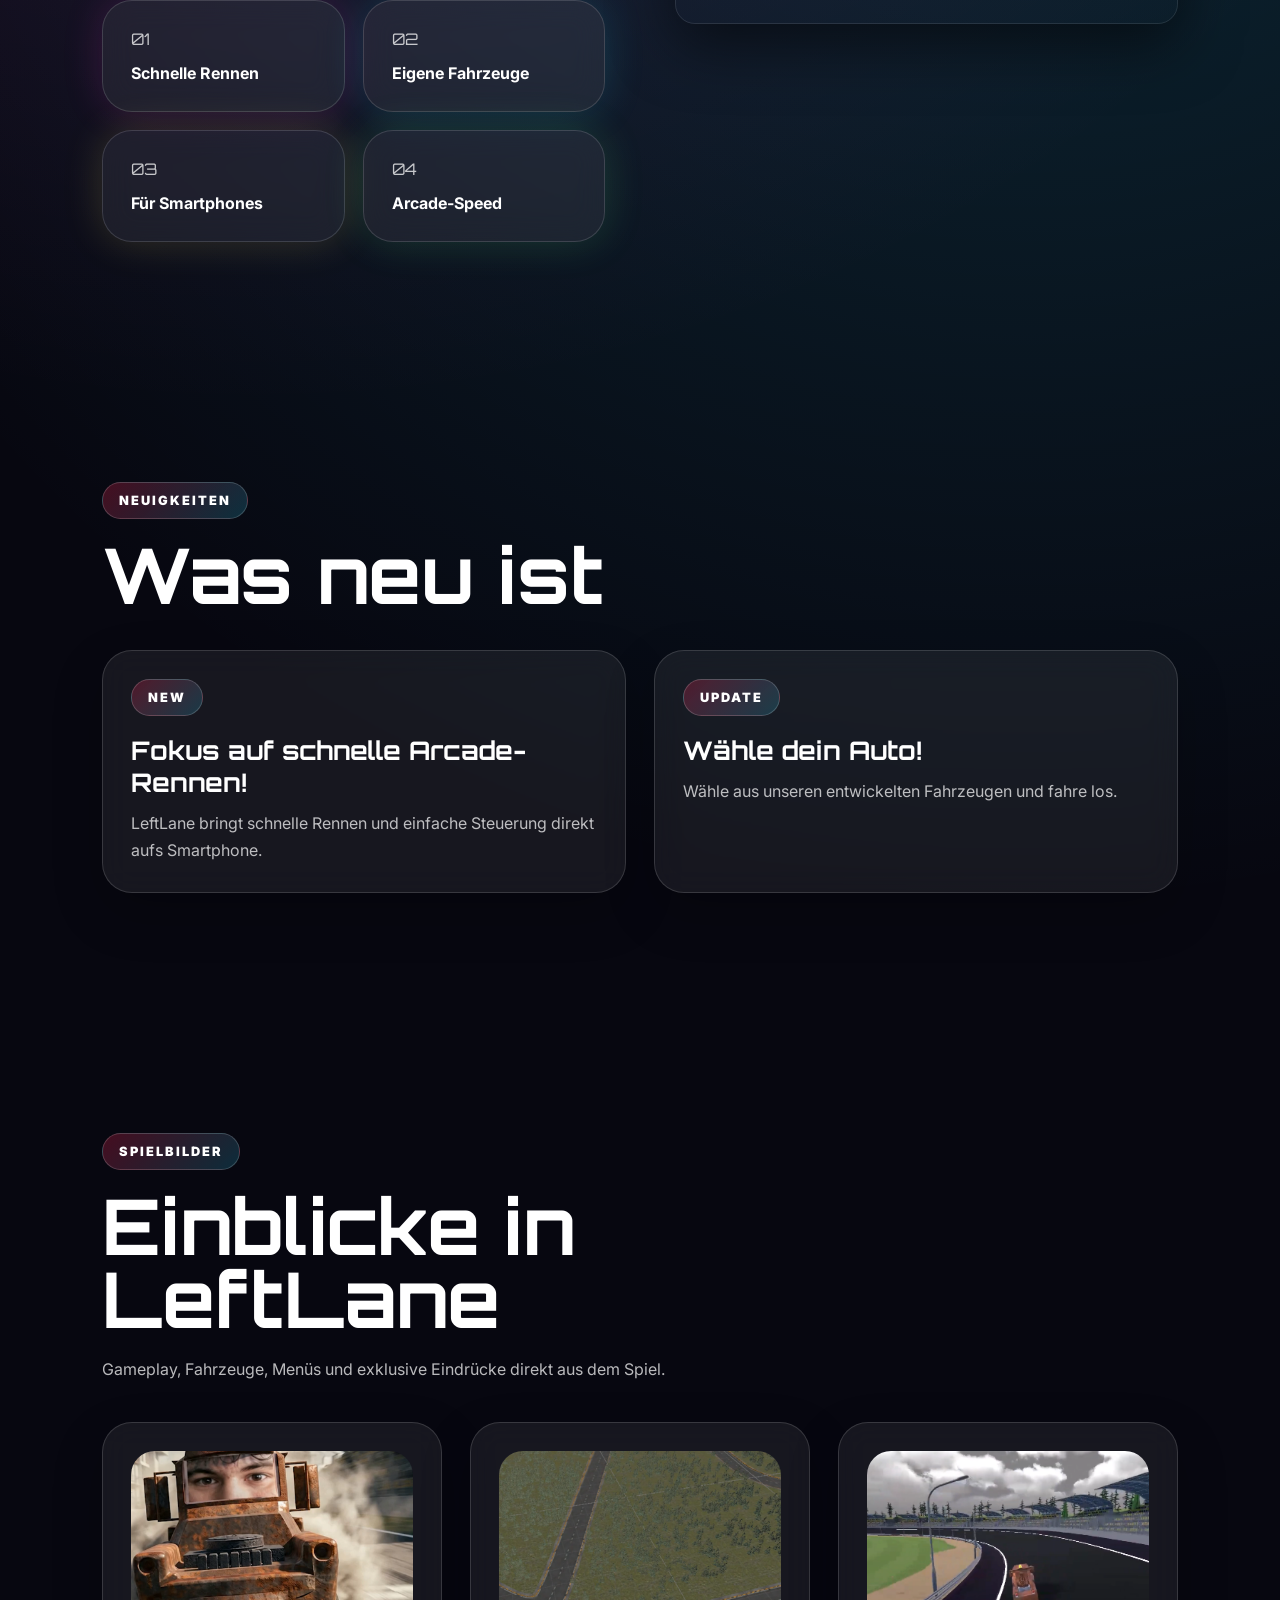
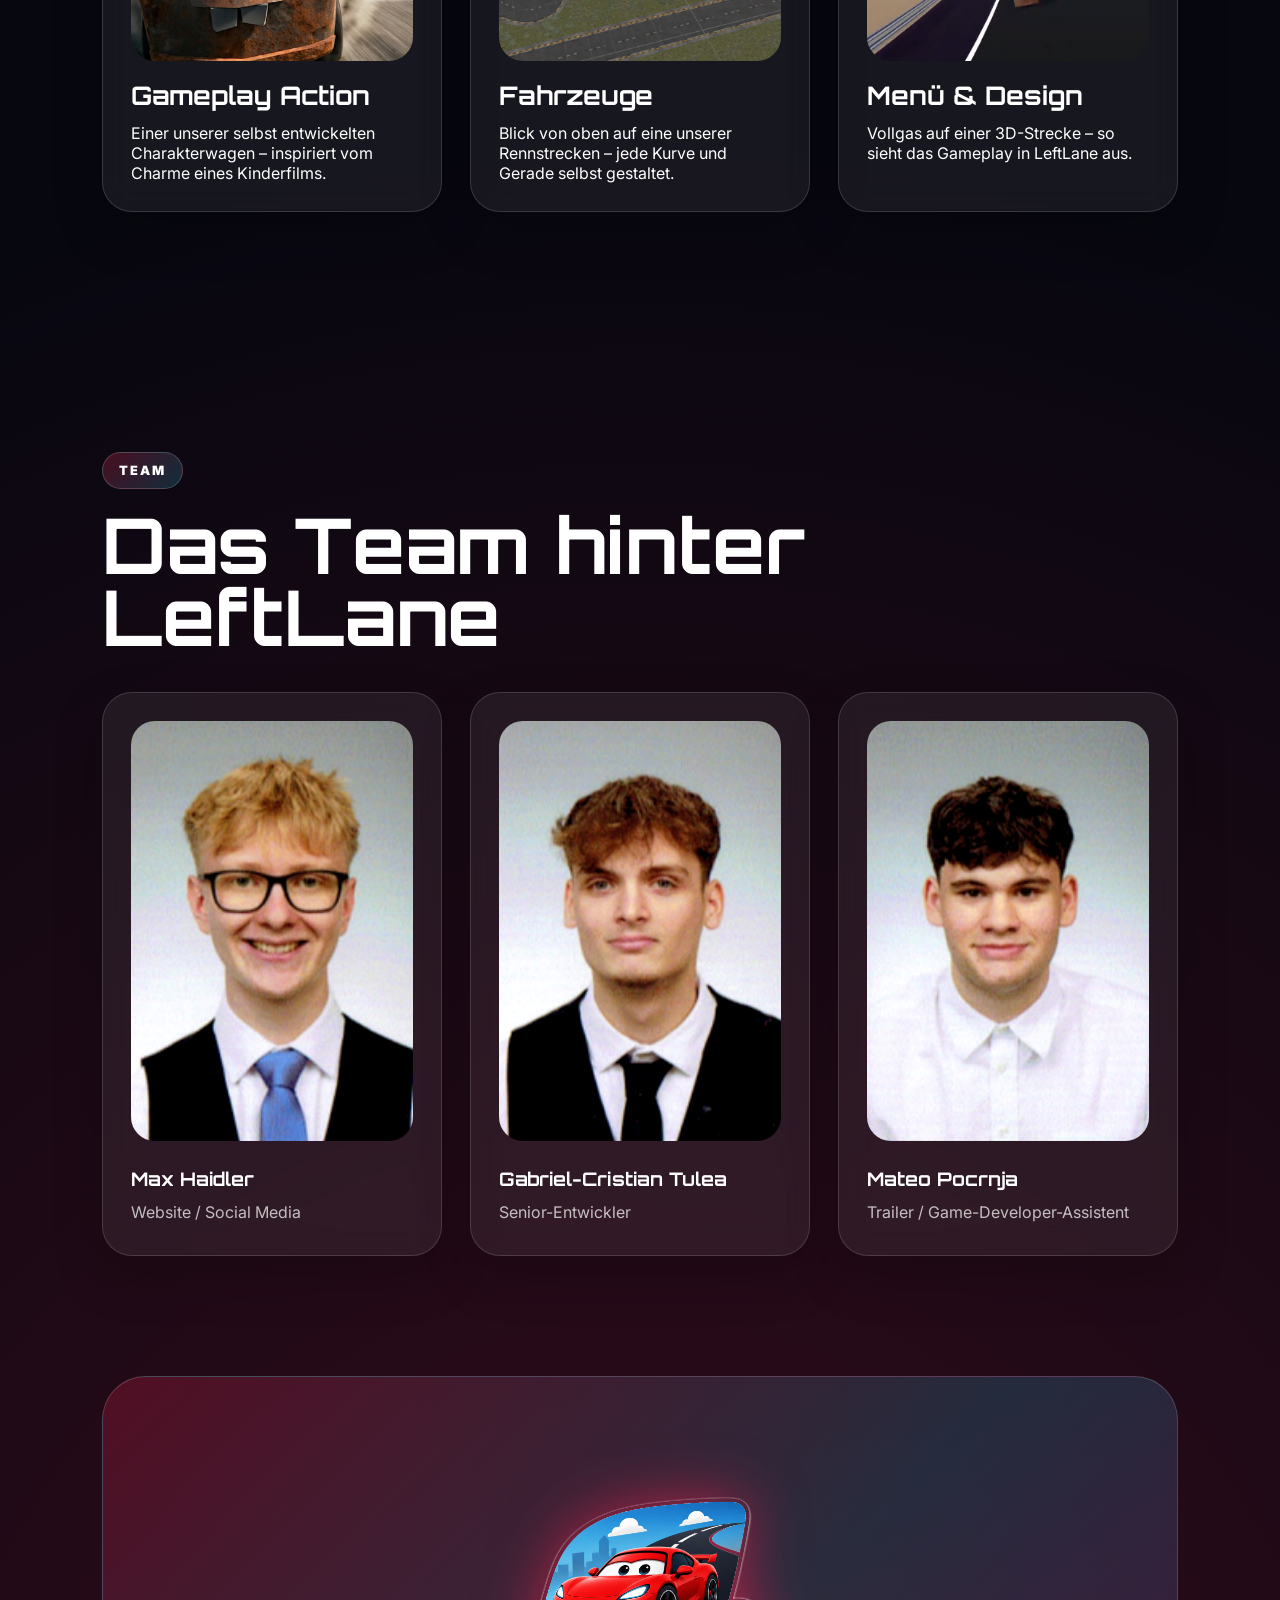
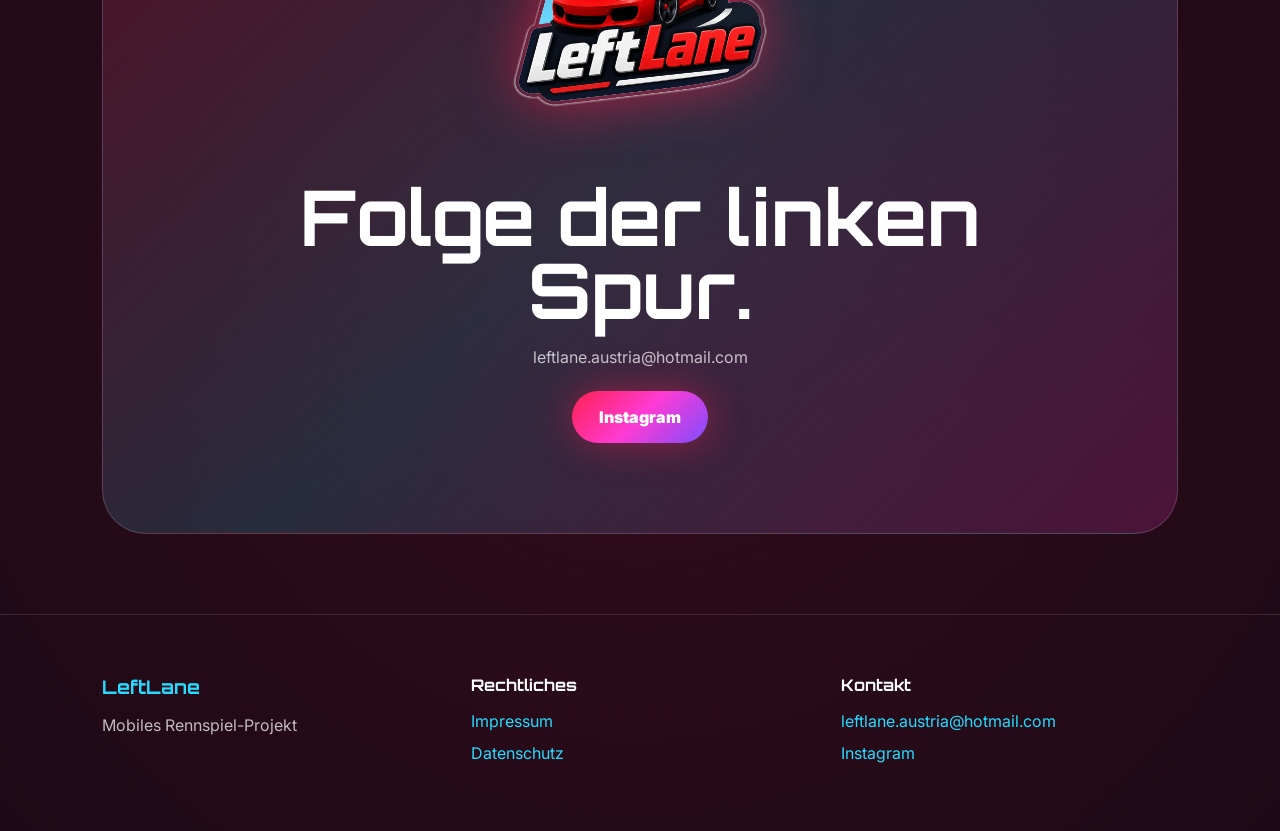
==== commit 1b0437a5: "FERTIG" ====
--- a/index.html
+++ b/index.html
@@ -74,20 +74,6 @@
   </section>
 
   <section id="game" class="game-section">
-    <div class="phone reveal">
-      <div class="phone-notch"></div>
-      <div class="phone-screen">
-        <div class="mini-map"></div>
-        <h2 data-de="TRAILER" data-en="TRAILER">TRAILER</h2>
-        <p data-de="Seht euch den offiziellen Trailer an." data-en="Watch the official trailer.">Seht euch den offiziellen Trailer an.</p>
-
-        <div class="video-wrapper">
-          <iframe src="https://www.youtube.com/embed/-vQetWceARI" title="LeftLane Trailer" frameborder="0" allow="accelerometer; autoplay; clipboard-write; encrypted-media; gyroscope; picture-in-picture; web-share" referrerpolicy="strict-origin-when-cross-origin" allowfullscreen></iframe>
-        </div>
-
-      </div>
-    </div>
-
     <div class="game-copy reveal">
       <span class="section-kicker" data-de="Über das Spiel" data-en="About the Game">Über das Spiel</span>
       <h2 data-de="Mobile Racing mit Arcade-Energie." data-en="Mobile racing with arcade energy.">Mobile Racing mit Arcade-Energie.</h2>
@@ -100,6 +86,12 @@
         <div class="feature-card blue"><span>02</span><b data-de="Eigene Fahrzeuge" data-en="Self-Made Cars">Eigene Fahrzeuge</b></div>
         <div class="feature-card yellow"><span>03</span><b data-de="Für Smartphones" data-en="Made for Mobile">Für Smartphones</b></div>
         <div class="feature-card green"><span>04</span><b data-de="Arcade-Speed" data-en="Arcade Speed">Arcade-Speed</b></div>
+      </div>
+    </div>
+
+    <div class="game-video reveal">
+      <div class="video-wrapper">
+        <iframe src="https://www.youtube.com/embed/-vQetWceARI" title="LeftLane Trailer" frameborder="0" allow="accelerometer; autoplay; clipboard-write; encrypted-media; gyroscope; picture-in-picture; web-share" referrerpolicy="strict-origin-when-cross-origin" allowfullscreen></iframe>
       </div>
     </div>
   </section>
@@ -134,22 +126,22 @@
 </div>
 <div class="gallery-grid">
 <article class="gallery-card reveal">
-<img src="images/gameplay-1.jpg" alt="Gameplay Screenshot" onerror="this.style.display='none'; this.parentNode.querySelector('.gallery-placeholder').style.display='flex';">
+<img src="pic1.png" alt="Gameplay Screenshot" onerror="this.style.display='none'; this.parentNode.querySelector('.gallery-placeholder').style.display='flex';">
 <div class="gallery-placeholder" style="display:none;">GAMEPLAY</div>
 <h3>Gameplay Action</h3>
-<p>Rennen, Geschwindigkeit und die linke Spur in Aktion.</p>
+<p data-de="Einer unserer selbst entwickelten Charakterwagen – inspiriert vom Charme eines Kinderfilms." data-en="One of our self-made character cars – inspired by the charm of an animated movie.">Einer unserer selbst entwickelten Charakterwagen – inspiriert vom Charme eines Kinderfilms.</p>
 </article>
 <article class="gallery-card reveal">
-<img src="images/car-1.jpg" alt="Fahrzeug Screenshot" onerror="this.style.display='none'; this.parentNode.querySelector('.gallery-placeholder').style.display='flex';">
+<img src="pic2.png" alt="Fahrzeug Screenshot" onerror="this.style.display='none'; this.parentNode.querySelector('.gallery-placeholder').style.display='flex';">
 <div class="gallery-placeholder" style="display:none;">CAR</div>
 <h3>Fahrzeuge</h3>
-<p>Von uns entwickelte Fahrzeuge mit Inspiration aus einem Kinderfilm.</p>
+<p data-de="Blick von oben auf eine unserer Rennstrecken – jede Kurve und Gerade selbst gestaltet." data-en="Bird's-eye view of one of our race tracks – every corner and straight designed by us.">Blick von oben auf eine unserer Rennstrecken – jede Kurve und Gerade selbst gestaltet.</p>
 </article>
 <article class="gallery-card reveal">
-<img src="images/ui-1.jpg" alt="UI Screenshot" onerror="this.style.display='none'; this.parentNode.querySelector('.gallery-placeholder').style.display='flex';">
+<img src="pic3.png" alt="UI Screenshot" onerror="this.style.display='none'; this.parentNode.querySelector('.gallery-placeholder').style.display='flex';">
 <div class="gallery-placeholder" style="display:none;">UI</div>
 <h3>Menü & Design</h3>
-<p>Ein Blick auf Interface, Stil und Spielatmosphäre.</p>
+<p data-de="Vollgas auf einer 3D-Strecke – so sieht das Gameplay in LeftLane aus." data-en="Full throttle on a 3D track – this is what gameplay in LeftLane looks like.">Vollgas auf einer 3D-Strecke – so sieht das Gameplay in LeftLane aus.</p>
 </article>
 </div>
 </section>
@@ -191,8 +183,18 @@
 <footer id="impressum">
   <div class="footer-grid">
     <div>
-      <h3><a href="impressum.html" data-de="Impressum" data-en="Legal Notice">Impressum</a></h3>
-      <p data-de="Zum vollständigen Impressum" data-en="View full legal notice">Zum vollständigen Impressum</p>
+      <h3><a href="index.html">LeftLane</a></h3>
+      <p data-de="Mobiles Rennspiel-Projekt" data-en="Mobile racing game project">Mobiles Rennspiel-Projekt</p>
+    </div>
+    <div>
+      <h4 data-de="Rechtliches" data-en="Legal">Rechtliches</h4>
+      <p><a href="impressum.html" data-de="Impressum" data-en="Legal Notice">Impressum</a></p>
+      <p><a href="datenschutz.html" data-de="Datenschutz" data-en="Privacy Policy">Datenschutz</a></p>
+    </div>
+    <div>
+      <h4 data-de="Kontakt" data-en="Contact">Kontakt</h4>
+      <p><a href="mailto:leftlane.austria@hotmail.com">leftlane.austria@hotmail.com</a></p>
+      <p><a href="https://www.instagram.com/leftlane.austria/" target="_blank" rel="noopener">Instagram</a></p>
     </div>
   </div>
 </footer>
--- a/style.css
+++ b/style.css
@@ -200,7 +200,14 @@
 }
 .game-section,.news-section,.gallery-section,.devlog,.team-section,.contact-section{padding:120px 8%}
 .game-section{
-  display:grid;grid-template-columns:.9fr 1.1fr;gap:70px;align-items:center;
+  display:grid;grid-template-columns:1fr 1fr;gap:70px;align-items:center;
+}
+.game-video{
+  width:100%;
+}
+.game-video .video-wrapper{
+  width:100%;max-width:100%;aspect-ratio:16/9;border-radius:20px;overflow:hidden;
+  box-shadow:0 20px 60px rgba(0,0,0,.55);border:1px solid rgba(255,255,255,.1);
 }
 .phone{
   width:min(340px,86vw);height:660px;margin:auto;border:12px solid #171721;border-radius:54px;
@@ -250,7 +257,14 @@
 
 .gallery-section .section-head{max-width:850px}
 .gallery-grid{align-items:stretch}
-.gallery-card{text-align:left;min-height:320px}
+.gallery-card{text-align:left;min-height:320px;overflow:hidden}
+.gallery-card img{
+  width:100%;height:210px;object-fit:cover;border-radius:24px;
+  display:block;margin-bottom:0;
+  transition:transform .4s ease;
+}
+.gallery-card:hover img{transform:scale(1.04)}
+.gallery-card h3{margin-top:18px}
 .gallery-placeholder{
   height:210px;
   border-radius:24px;
@@ -298,8 +312,10 @@
   .floating-ui{display:none}
   .game-section{grid-template-columns:1fr}
   .feature-grid{grid-template-columns:1fr}
-  .phone{height:570px}
   .team-card img{height:360px}
+  .gallery-grid{grid-template-columns:1fr}
+  .gallery-card img{height:200px}
+  .gallery-section,.news-section,.team-section,.contact-section{padding:80px 5%}
 }
 
 .download-btn{
